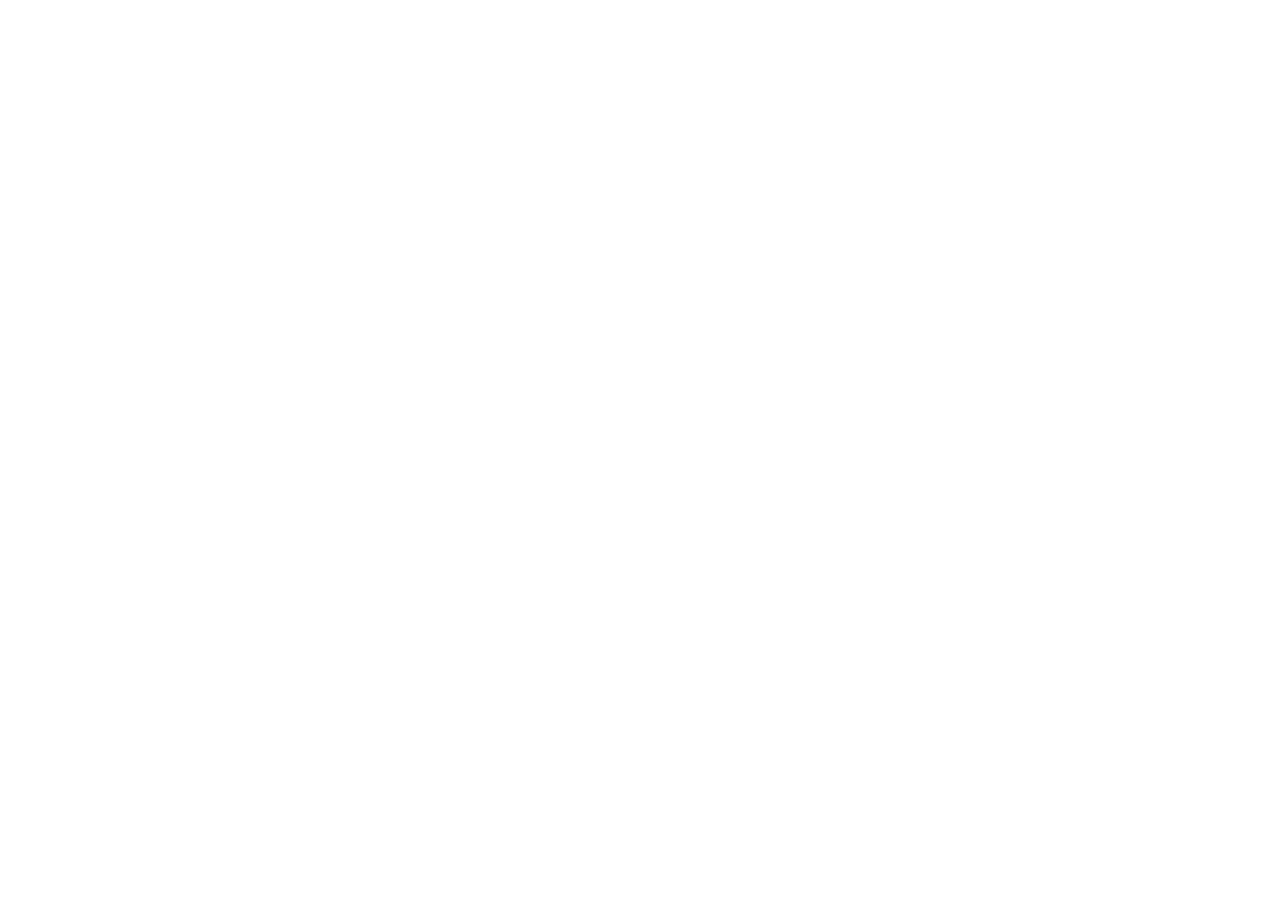
==== test.html @ bef3c9ce "video adaptive + price(bugs alert)" ====
<!DOCTYPE html>
<html lang="en">
<head>
    <meta charset="UTF-8">
    <meta http-equiv="X-UA-Compatible" content="IE=edge">
    <meta name="viewport" content="width=device-width, initial-scale=1.0">
    <link rel="preconnect" href="https://fonts.googleapis.com">
    <link rel="preconnect" href="https://fonts.gstatic.com" crossorigin>
    <link href="https://fonts.googleapis.com/css2?family=Inter&display=swap" rel="stylesheet">
    <link href="https://fonts.googleapis.com/css2?family=Merriweather:wght@700&display=swap" rel="stylesheet">
    <link rel="stylesheet" href="test.css">
    <title>Portfolio</title>
</head>
<body>
     <!-- <header class="header">
        <div class="header__top">
            <div class="container">
                <div class="header__inner">
                    <a href="" class="logo">
                        <img src="img/logo_unvisited.svg" alt="logo" class = 'logo__image'> Изменим при наводки при помощи JS
                    </a>
                    <nav class = 'menu'>
                        <ul class = 'menu__list'>
                            <li class = 'menu__item'>
                                <a class = 'menu__item-link'  href="#">Skills</a>
                            </li>
                            <li class = 'menu__item'>
                                <a class = 'menu__item-link' href="#">Portfolio</a>
                            </li>
                            <li class = 'menu__item'>
                                <a class = 'menu__item-link' href="#">Video</a>
                            </li>
                            <li class = 'menu__item'>
                                <a class = 'menu__item-link' href="#">Price</a>
                            </li>
                            <li class = 'menu__item'>
                                <a class = 'menu__item-link' href="#">Contacts</a>
                            </li>
                        </ul>
                    </nav>
                </div>
            </div>
        </div>
    </header> 

     <section class = 'hero'>
        <div class="hero__content">
            <div class="container">
                <div class="hero__inner">
                    <h1 class="header__title">Alexa Rise</h1>
                    <h4 class="header__subtitle">Save sincere emotions, romantic feelings and happy moments of life together with professional photographer Alexa Rise</h4>
                    <button class="header__button">Hire me</button>
                </div>
            </div>
        </div>
    </section> -->
    
    <!-- <section class = 'skills'>
        <div class="container">
            <div class="skills__inner">
                <h2 class="skills__title title">Skills</h2>
            </div>
            <div class="skills__items">
                <div class="skills__item">
                    <img class = 'skills__item-img' src = 'img/camera.svg' alt = 'camera'>
                    <h4 class="skills__item-title">Digital photography</h4>
                    <p class ='skills_item-text'>High-quality photos in the studio <br> and on the nature</p>
                </div>
                <div class="skills__item">
                    <img class = 'skills__item-img' src = 'img/video_icon.svg' alt = 'camera'>
                    <h4 class="skills__item-title">Video shooting</h4>
                    <p class ='skills_item-text'>Capture your moments so that <br> they always stay with you</p>
                </div>
                <div class="skills__item">
                    <img class = 'skills__item-img' src = 'img/retouch_logo.svg' alt = 'camera'>
                    <h4 class="skills__item-title">Retouch</h4>
                    <p class ='skills_item-text'>I strive to make photography <br> surpass reality</p>
                </div>
                <div class="skills__item">
                    <img class = 'skills__item-img' src = 'img/audio_logo.svg' alt = 'audio logo'>
                    <h4 class="skills__item-title">Audio</h4>
                    <p class ='skills_item-text'>Professional sounds recording <br> for video, advertising, portfolio</p>
                </div>
            </div>  
        </div>
    </section> -->

    <!-- <section class="portfolio">
        <div class="portfolio__content" >
            <div class="container">
                <div class="portfolio__inner">
                    <h2 class="portfolio__title title">Portfolio</h2>
                </div>
                <div class="portfolio__btns">
                    <button class="portfolio__btn">Winter</button>
                    <button class="portfolio__btn">Spring</button>
                    <button class="portfolio__btn">Summer</button>
                    <button class="portfolio__btn">Autumn</button>
                </div>
            </div>
            <div class="portfolio__items">
                <div class="portfolio__item">
                    <img src="/img/portfolio-image/img1.jpg" alt="image">
                </div>
                <div class="portfolio__item">
                    <img src="/img/portfolio-image/img2.jpg" alt="image">
                </div>
                <div class="portfolio__item">
                    <img src="/img/portfolio-image/img3.jpg" alt="image">
                </div>
                <div class="portfolio__item">
                    <img src="/img/portfolio-image/img4.jpg" alt="image">
                </div>
                <div class="portfolio__item">
                    <img src="/img/portfolio-image/img5.jpg" alt="image">
                </div>
                <div class="portfolio__item">
                    <img src="/img/portfolio-image/img6.jpg" alt="image">
                </div>
                
            </div>

        </div>
    </section> -->

    <!-- <section class="video">
        <div class="video__content">
            <div class="container">
                <div class="video__inner">
                    <h2 class="video__title title">Video</h2>
                </div>
                <div class="video__items">
                    <div class="video__background">
                        <img src="/img/video_bg.jpg" alt="video" class ='video__picture'>
                        <div class="video__button">
                            <button class = 'video__btn' ><img src="/img/video_btn.svg" alt="btn" ></button>
                        </div>
                    </div>
                </div>
            </div>
        </div>
    </section> -->

    <!-- <section class="price">
        <div class="price__content">
            <div class="container">
                <div class="price__inner">
                    <h2 class="price__title title">Price</h2>
                </div>
                <div class="price__items">
                    <div class="price__item">
                        <h4 class="price__item-title">Standard</h4>
                        <p class="price__item-price">500 $</p>
                        <div class="price__item-text">
                           <span> One location</span>
                           <span> 120 photos in color</span>
                           <span> 12 photos in retouch</span>
                           <span> Readiness 2-3 weeks</span>
                           <span> Make up, visage</span>
                        </div>
                        
                        <button class="price__item-order">Order shooting</button>
                        
                    </div>
                    <div class="price__item">
                        <h4 class="price__item-title">Premium</h4>
                        <p class="price__item-price">700 $</p>
                        <div class ="price__item-text">
                            <span>One or two locations</span>
                            <span>200 photos in color</span>
                            <span>20 photos in retouch</span>
                            <span>Readiness 1-2 weeks</span>
                            <span>Make up, visage</span>
                        </div>
                        <button class="price__item-order">Order shooting</button>
                    </div>
                    <div class="price__item">
                        <h4 class="price__item-title">Gold</h4>
                        <p class="price__item-price">1000 $</p>
                        <div class="price__item-text">
                            <span>Three locations or more</span>
                            <span>300 photos in color</span>
                            <span>50 photos in retouch</span>
                            <span>Readiness 1 week</span>
                            <span>Make up, visage, hairstyle</span>
                        </div>
                        <button class="price__item-order">Order shooting</button>
                    </div>
                </div>
            </div>
        </div>

    </section> -->

    <!-- <section class = 'contact'>
        <div class="contact__content">
            <div class="container">
                <div class="contact__inner"> <--Something wrong with this div--
                    <div class="contact__form">
                        <h2 class="contact__title">Contact me</h2>
                        <form action="" method="post">
                            <input type="email" placeholder="E-mail" name = 'email' id = 'email' class = 'contact__email'>
                            <input type="tel" name="tel" id="tel" placeholder="Phone" class = 'contact__phone'>
                            <textarea name="message" id="message" cols="10" rows="3" class = 'contact__textarea' placeholder="Message"></textarea>
                            <button class = 'submit__button'>Send Message</button>
                        </form>
                    </div>
                    
                </div>
            </div>
        </div>
    </section>
    <footer class="footer">
        <div class="footer__content">
            <div class="container">
                <div class="footer__items">
                    <div class="footer__item">
                        <div class="footer__item-text">
                            <span>©</span>
                            <span>2022</span>
                            <span>GitHub</span>
                        </div>
                        
                    </div>

                    <div class="footer__item">
                        <span>Evdokia</span>
                    </div>

                    <div class="footer__item">
                        <div class="footer__item-container">
                            <img class = 'footer__item-img' src="./img/footer__pics/instagram_logo.svg" alt="logo">
                            <img class = 'footer__item-img' src="/img/footer__pics/facebook_logo.svg" alt="logo">
                            <img class = 'footer__item-img' src="/img/footer__pics/twitter_logo.svg" alt="logo">
                            <img class = 'footer__item-img' src="/img/footer__pics/pinterest__logo.svg" alt="logo">
                         </div>
                    </div>
                  



                </div>
            </div>
        </div>
        
    </footer>  -->
            

            
</body>
</html>
---- test.css ----
/* Указываем box sizing */
*,
*::before,
*::after {
  box-sizing: border-box;
}

/* Убираем внутренние отступы */
ul[class],
ol[class] {
  padding: 0;
}

/* Убираем внешние отступы */
body,
h1,
h2,
h3,
h4,
p,
ul[class],
ol[class],
li,
figure,
figcaption,
blockquote,
dl,
dd {
  margin: 0;
}

/* Выставляем основные настройки по-умолчанию для body */
body {
  min-height: 100vh;
  scroll-behavior: smooth;
  text-rendering: optimizeSpeed;
  line-height: 1.5;
}

/* Удаляем стандартную стилизацию для всех ul и il, у которых есть атрибут class*/
ul[class],
ol[class] {
  list-style: none;
}

/* Элементы a, у которых нет класса, сбрасываем до дефолтных стилей */
a:not([class]) {
  text-decoration-skip-ink: auto;
}

/* Упрощаем работу с изображениями */
img {
  max-width: 100%;
  display: block;
}

/* Указываем понятную периодичность в потоке данных у article*/
article > * + * {
  margin-top: 1em;
}

/* Наследуем шрифты для инпутов и кнопок */
input,
button,
textarea,
select {
  font: inherit;
}

/* Удаляем все анимации и переходы для людей, которые предпочитай их не использовать */
@media (prefers-reduced-motion: reduce) {
  * {
    animation-duration: 0.01ms !important;
    animation-iteration-count: 1 !important;
    transition-duration: 0.01ms !important;
    scroll-behavior: auto !important;
  }
}

input:-webkit-autofill,
input:-webkit-autofill:hover,
input:-webkit-autofill:focus,
input:-webkit-autofill:active  {
     box-shadow: 0 0 0 30px inherit inset !important;
}


a{
    text-decoration: none;
    

}


.container{
    width: 1440px; /*seriously? maket already 1440px LOL*/
    margin: 0 auto;
    padding: 0 20px;
}

.title{
  font-family: Merriweather;
  font-size: 40px;
  font-weight: 700;
  line-height: 80px;
  letter-spacing: 0em;
  text-align: center;
  color:#BDAE82
}



.title::before,
.title::after {
    content: "";
    display: inline-block;
    vertical-align: middle;
   
    width: 350px;
    height: 2px;
    margin: 20px;
    
    background-color: #BDAE82;
}

.title::after{
  background-color:#BDAE82;
}

.header__top{
    background-image: url('./img/bg.jpg');
    background-repeat: no-repeat;
    background-position: center 0;
    background-size: cover;
}


.header__inner{
    padding-bottom: 20px;
    padding-top: 20px;
    margin: 0 20px 0 20px; /*margin sleva and sprava*/
    display: flex;
    align-items: center;                    
    justify-content: space-between;
     /*Jobaniy margin ( white shit was ) */
}




.menu__list{
    display: flex;
    list-style-type: none;
}

.menu__item + .menu__item{
    margin-left: 30px;
}

.menu__item-link{
    font-size: 20px;
    line-height: 50px;
    color:white;
    font-family: Inter,sans-serif;

}

.menu__item-link:hover{
  color:#bdae82;

}



/*------------header looks good*/

.hero__content{
    height: 100vh;
    background-image: url('./img/bg.jpg');
    background-repeat: no-repeat;
    background-position: center -90px;
    background-size: cover;

}
    
.hero__inner{
    padding-top: 180px;
    margin-left: 80px;
    display: flex;
    flex-direction: column;
    max-width: 520px;
}

.header__title{
    height: 120px;
    font-family: 'Merriweather';
    font-style: normal;
    text-align: center;
    font-weight: 700;
    font-size: 60px;
    color:white;
    line-height: 120px;
}

.header__subtitle{
    margin-top: 10px;
    font-family: 'Inter';
    font-style: normal;
    font-weight: 400;
    font-size: 20px;
    line-height: 40px;
    color:white;
}

.header__button{
    margin-top: 25px;
    width: 220px;
    height: 55px;
    background: #BDAE82;
    border:none;
    cursor:pointer;
    font-size: 20px;
    color:black;
    text-align: center;
}

.header__button:hover{
  color:white;
}

/*SKILLS*/

.skills{
  padding: 200px 0 200px;
  background-color: black;
}

.skills__inner{
  display: flex;
  align-items: center;
  justify-content: center;
}

.skills__title{
  position: relative;
  font-family: Merriweather,sans-serif;
  font-size: 40px;
  font-weight: 700;
  line-height: 80px;
  letter-spacing: 0em;
  text-align: center;
  color: #BDAE82;
}



.skills__items{
  display: flex;
  align-items: center;
  justify-content: space-between;
  flex-wrap: wrap;
}

.skills__item {
  display: flex;
  flex-direction: column;
  margin-top: 100px;
  align-items: center;
  text-align: center;
  justify-content: space-between;
}

.skills__item-img{
  margin-bottom: 50px;
  
}

.skills__item-title{
  font-family: Inter,sans-serif;
  font-size: 20px;
  line-height: 40px;
  text-align: center;
  color:white;
  margin-bottom: 20px;
}

.skills_item-text{
  font-family: Inter,sans-serif;
  font-size: 18px;
  line-height: 36px;
  color:white;

}

/*PORTFOLIO*/

.portfolio{
  background-color: rgb(0, 0, 0);
}

.portfolio__inner{
  display: flex;
  align-items: center;
  justify-content: center;
  
}

.portfolio__btns{
  display: flex;
  justify-content: center;
  margin-top: 60px;
  
}

.portfolio__btn{
  font-family: 'Inter';
  font-style: normal;
  max-width: 220px;
  font-weight: 400;
  font-size: 20px;
  line-height: 40px;
  text-align: center;
  padding: 8px 79px;
  background: inherit;
  border-color: #BDAE82;
  margin-left: 5px;
  color:#BDAE82;
}
.portfolio__btn + .portfolio__btn{
  margin-left: 5px;
}

.portfolio__btn:hover{
  color:white;
  cursor: pointer;
}

.portfolio__items{
  display: grid;
  grid-template-columns: repeat(3,450px); /*3 строчки по 450 ширину*/
  grid-template-rows: repeat(2,560px); /*3 СТОЛБА ТЕРОСА в 560пх* (2итема в колонки)/*/
  grid-gap: 25px;
  margin-top: 60px;
  justify-content: center;

}

.portfolio__item{
  justify-content: space-between;

}

/*VIDEO*/

.video{
  background-color: black;
}

.video__title{
  padding: 100px 0 60px;
}


.video__background{
  position: relative;
  display: flex;
  align-items: center;
  justify-content: center;
}



.video__button{
  position: absolute;
  
  
  
}

.video__btn{
  background-color: inherit;
  border: none; 
  cursor: pointer;

}

/*PRICE*/

.price{
  background-color: black;
}

.price__title{
  padding-top: 100px;
  padding-bottom: 60px;
}

.price__items{
  display: flex;
  justify-content: center;
  align-items: center;
  text-align: center;
}


.price__item{
  border: 3px solid #BDAE82;
  text-align: center;
  margin-bottom: 100px;
  
   /*top */
  
}


.price__item + .price__item{
  margin-left: 25px;
}

.price__item-title{
  font-family: Merriweather;
  font-size: 28px;
  font-weight: 700;
  line-height: 56px;
  letter-spacing: 0em;
  text-align: center;
  margin-top: 43px;
  margin-bottom: 20px;
  color:white;

}

.price__item-price{
  font-family: Merriweather;
  font-size: 24px;
  font-weight: 700;
  line-height: 48px;
  letter-spacing: 0em;
  text-align: center;
  color: #BDAE82;


}

.price__item:nth-child(1){
  margin-left: 20px;
}

.price__item-text{
  display: flex;
  flex-direction: column;
  padding: 20px 0 20px;
  padding-left: 124px;
  padding-right:124px;
  color:white;
}  

.price__item-text span{
  font-family: Inter;
  font-size: 18px;
  font-weight: 400;
  line-height: 36px;
  letter-spacing: 0em;
  text-align: center;

}

.price__item-order{
  color:black;
  background-color: #BDAE82;
  border: none;
  font-family: Inter;
  font-size: 20px;
  font-weight: 400;
  line-height: 40px;
  letter-spacing: 0em;
  text-align: center;
  margin-top: 10px;
  margin-bottom: 30px;
  padding: 8px 39px 7px;
}

/*CONTACTS*/

.contact{
  height: 100vh;
  background-image: url('./img/contactsBG.jpg');
  background-repeat: repeat;
  background-position: center 0;
  background-size: cover;
}

.contact__title{
  font-family: Merriweather,sans-serif;
  font-weight:700;
  font-size:40px;
  line-height: 80px;
  padding-top:60px;
  padding-bottom: 20px;

  color:#BDAE82;

}

form{
  display: flex;
  flex-direction: column;
  
}

.contact__form{
  float: right;
  min-width: 450px;
}



.contact__email,.contact__phone
{
  width: 100%;
  margin-top: 20px;
  background-color: inherit;
  border:2px solid #BDAE82;
  color:white;
  font-family: 'Inter';
  font-style: normal;
  font-weight: 400;
  font-size: 20px;
  line-height: 40px;
  padding: 5px 5px;
  

}

.contact__email::placeholder{
  color:#BDAE82;
  padding-left: 10px;
  
  
  
}

.contact__phone::placeholder{
  color:#BDAE82;
  padding-left: 10px;

}

.contact__textarea{
  width: 100%;
  background-color: inherit;
  border:2px solid #BDAE82;
  color:white;
  font-family: 'Inter';
  font-style: normal;
  font-weight: 400;
  font-size: 20px;
  line-height: 40px;
  padding: 5px 5px;
  margin-top: 20px;
  margin-bottom: 30px;
  resize: none;

}

.contact__textarea::placeholder{
  color:#BDAE82;
  padding-left: 10px;
}

.submit__button{
  width: 220px;
  font-family: Inter;
  padding: 8px 40px;
  font-size: 20px;
  font-weight: 400;
  line-height: 40px;
  letter-spacing: 0em;
  text-align: center;
  background-color: #BDAE82;
  border:none;
  color:black;

}

/*FOOTER*/

.footer{
  background-color: black;
}

.footer__items{
  display: flex;
  justify-content: space-between;
  align-items: center;
}

.footer__item{
  padding: 50px 0 50px;
  font-family:Inter,san-serif;
  font-size: 20px;
  line-height: 50px;
  color:white;
}

.footer__item-container{
  display: flex;
  
}

.footer__item-img + .footer__item-img{
  margin-left: 30px;
}

.footer__item-text span{
  margin-left: 20px;
}

/*ADAPTIVE*/

@media (max-width:1440px){
  .container{
    width: calc(100% - 40px);

  }

  .skills__items{
    justify-content: space-around;
    
  }


  .title{
    display: flex;
    align-items: center;
    justify-content: center;
    width: 100%;
    padding: 20px; 
  }

  .portfolio__items{
    display: flex;
    flex-wrap: wrap;
    justify-content: center;
    align-items: center;
  }

  .video__background{
    margin: 0 calc(-50vw + 50%)
  }
  
  .video__btn img {
    transform: scale(0.8);
  }

  .price__items{
    display: flex;
    flex-direction: column;
    margin-left: 20px;
    margin-right: 20px;
  }
  


}


@media(max-width:990px){
  .title{
    display: flex;
    align-items: center;
    justify-content: center;
    width: 100%;
    padding: 20px; 
  }

  .portfolio__btns{
    flex-wrap: wrap;
    
  }

  .portfolio__btn {
    flex-basis: 45%;
    max-width: none;
    margin-top:10px;
    padding: 8px 20px;
    font-size: 16px;
    line-height: 32px;
    font-size:23px ;
  }

  .portfolio__items{
    display: flex;
    margin-left: 5px;
    margin-right: 5px;
    flex-direction: column;
    flex-wrap: wrap;
    justify-content: center;
    align-items: center;
  }

  .video__btn img {
    transform: scale(0.5);
  }
}

@media (max-width:665px){
  .skills__items{
    display: flex;
    flex-direction: column;
  }
  .video__btn img {
    transform: scale(0.4);
  }

}

@media(max-width:520px){
  .title{
    width: 100%;
  }
  .video__btn img {
    transform: scale(0.3);
  }

}

/*PRICE SECTION SHOULD BE FIXED*/
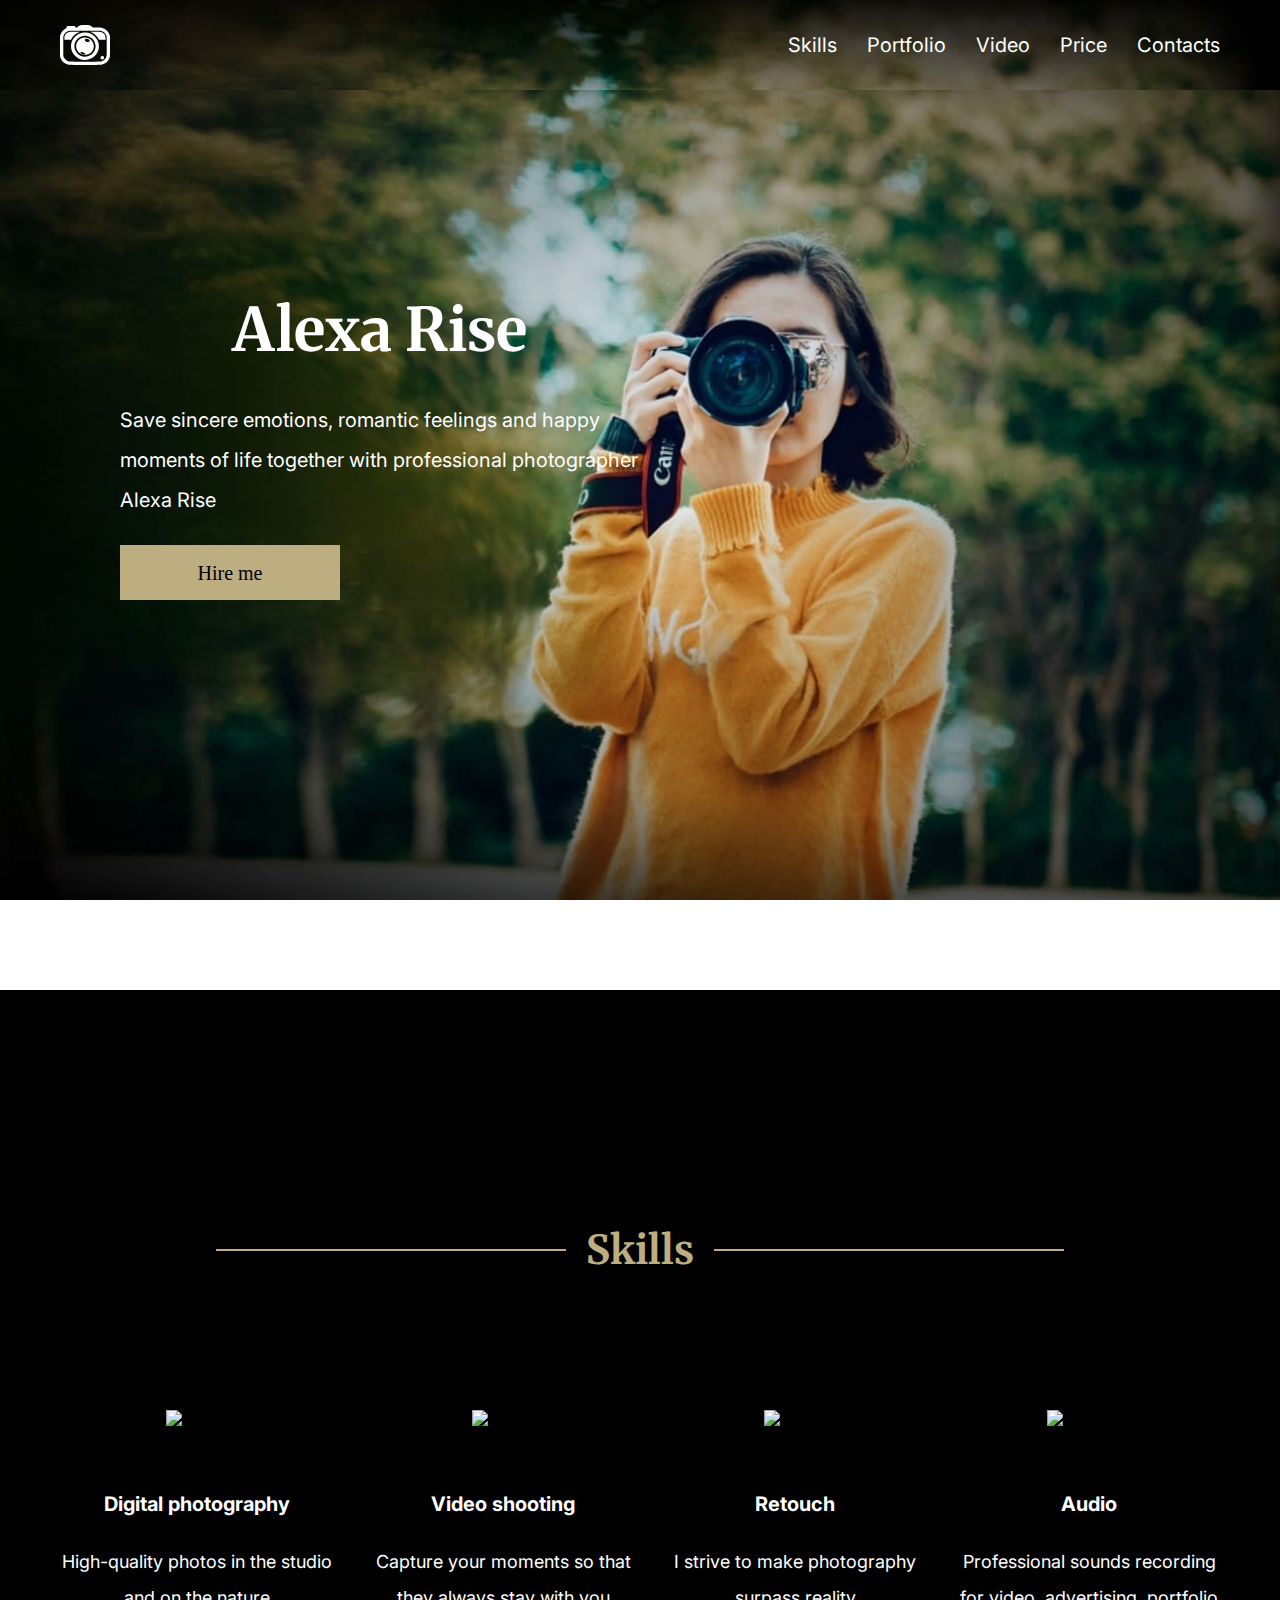
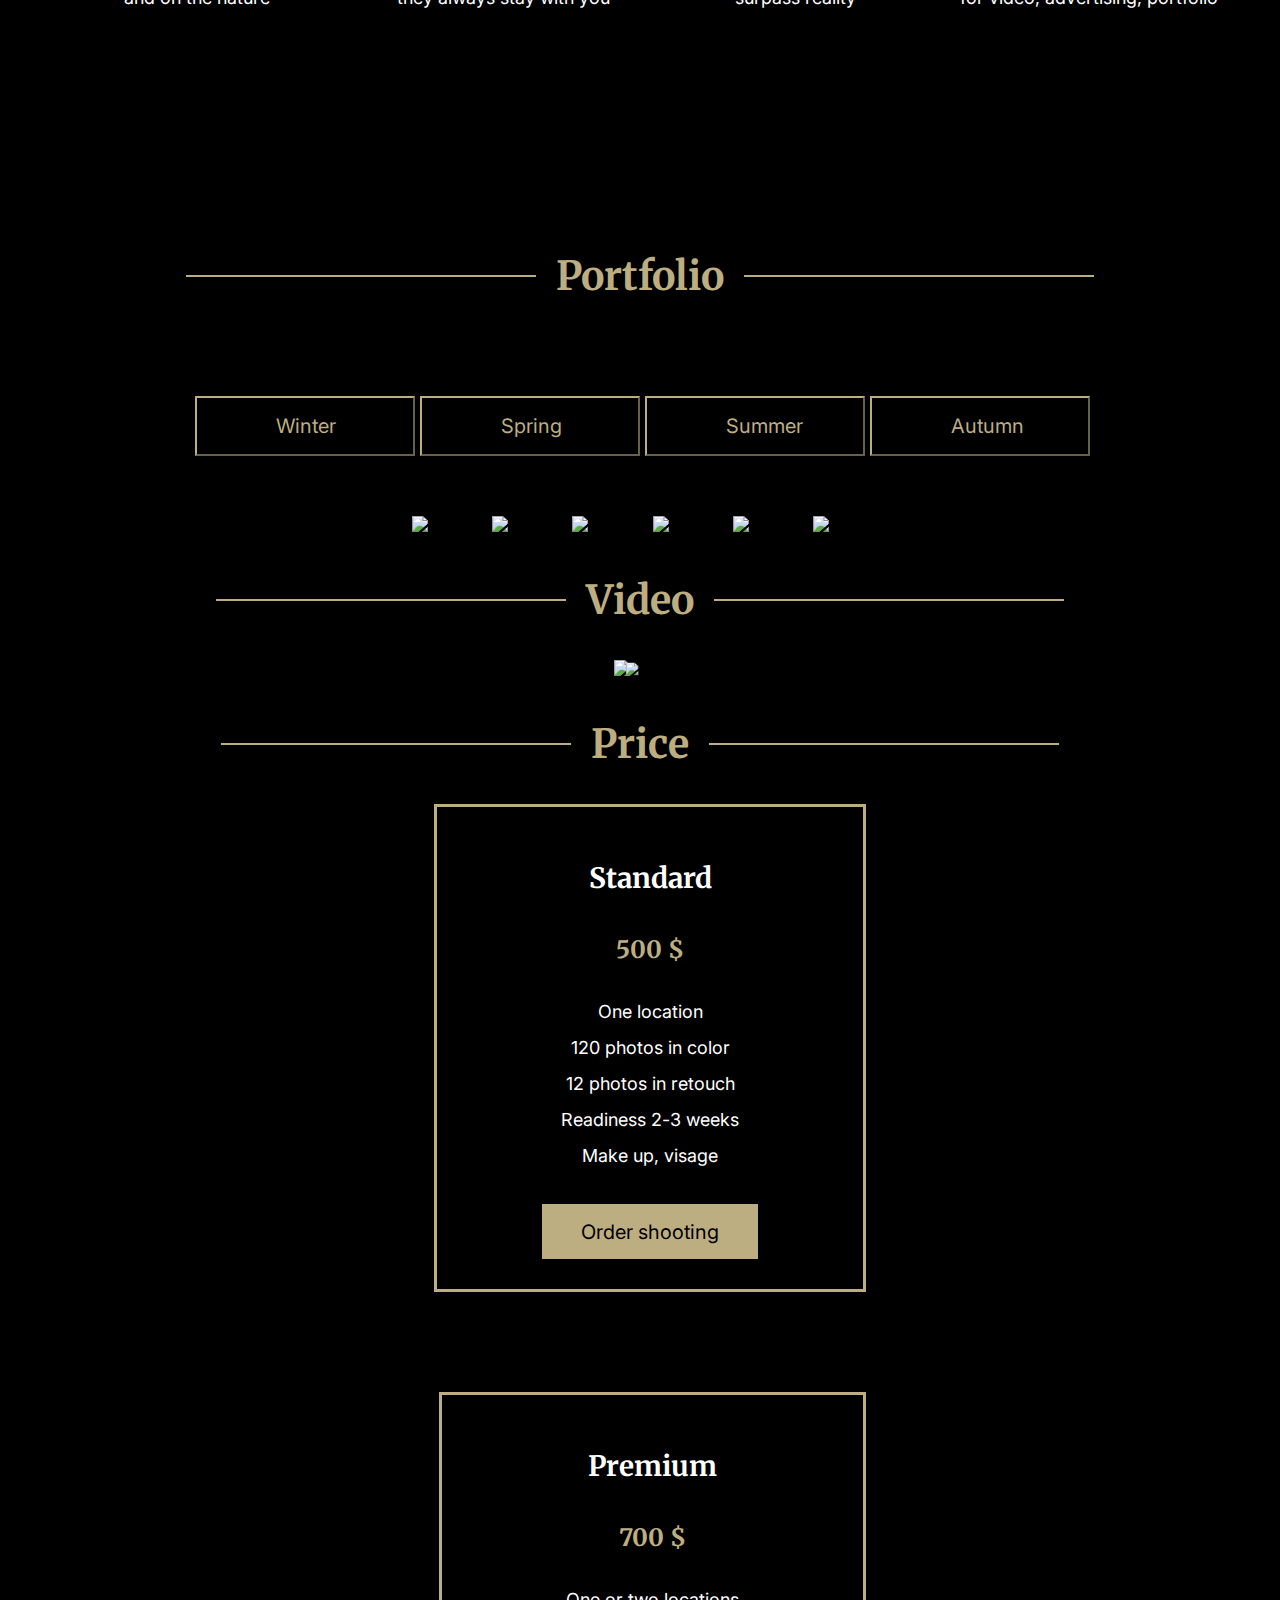
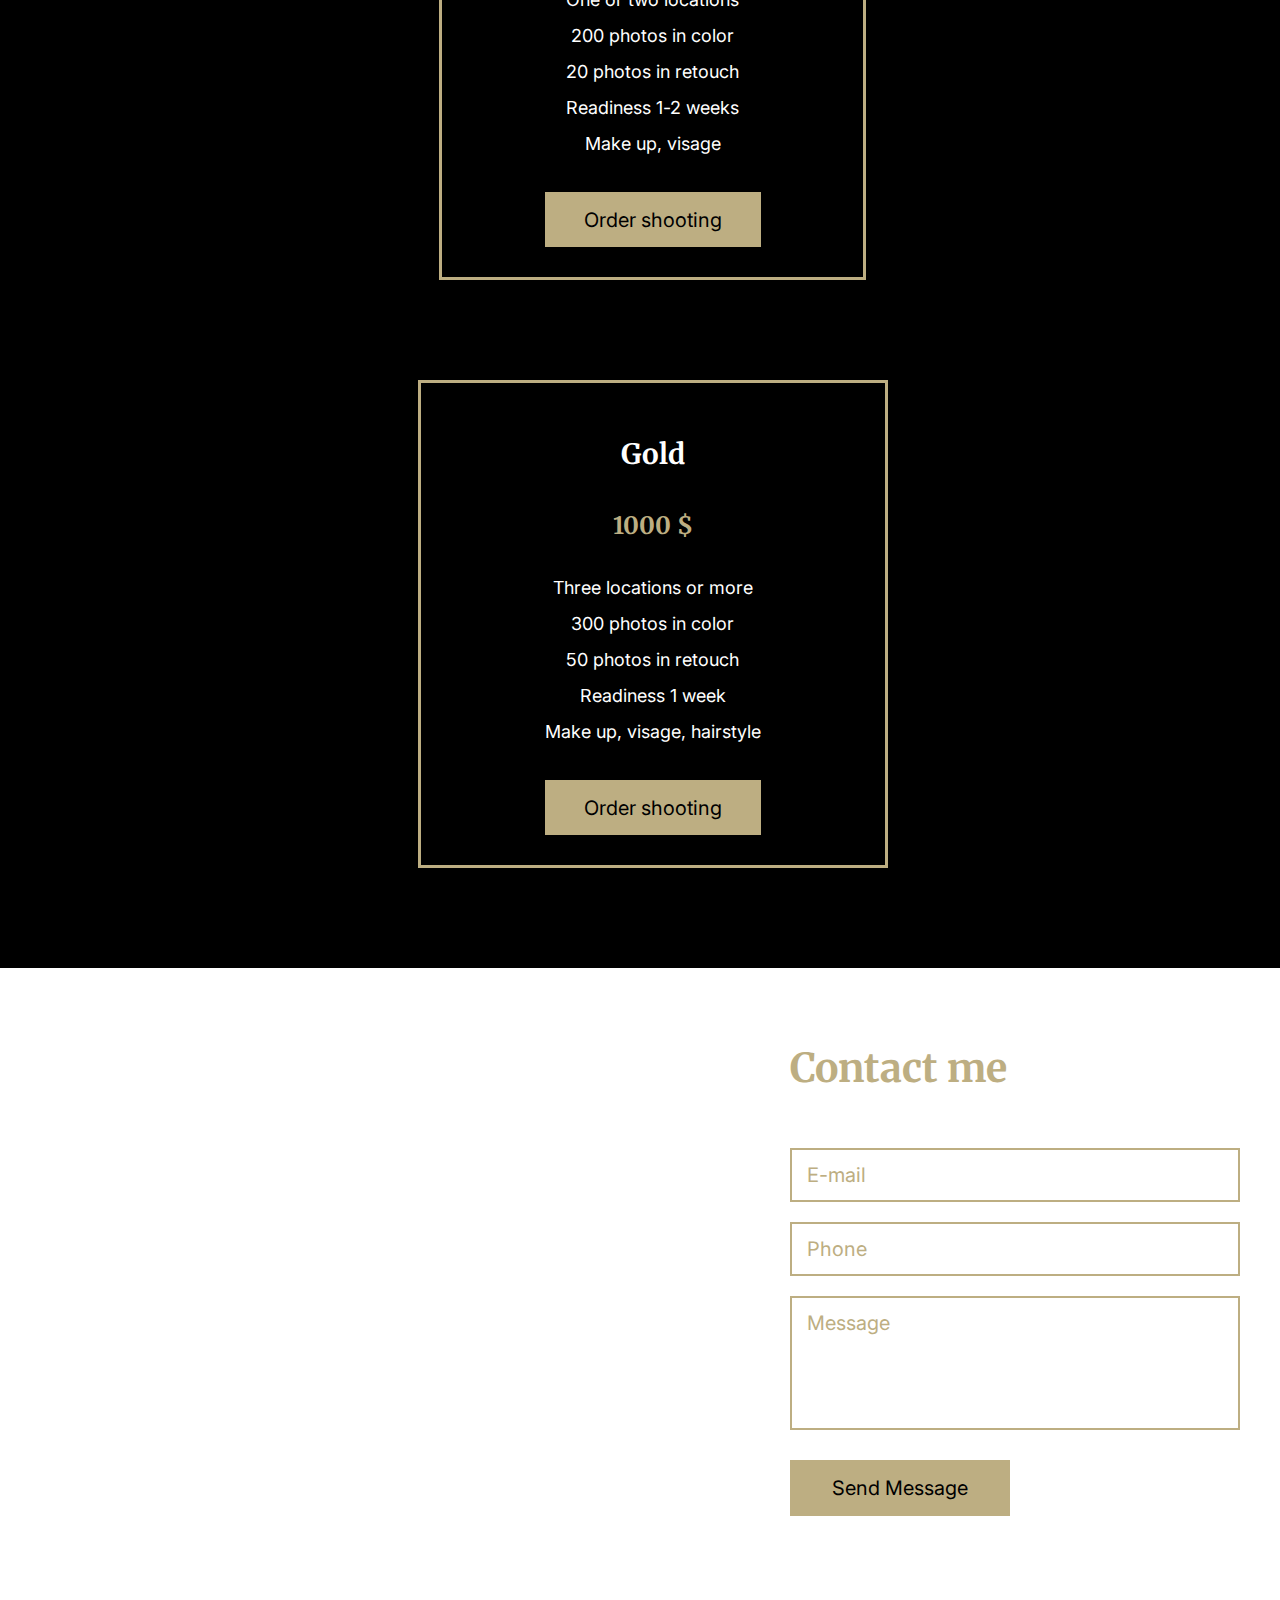
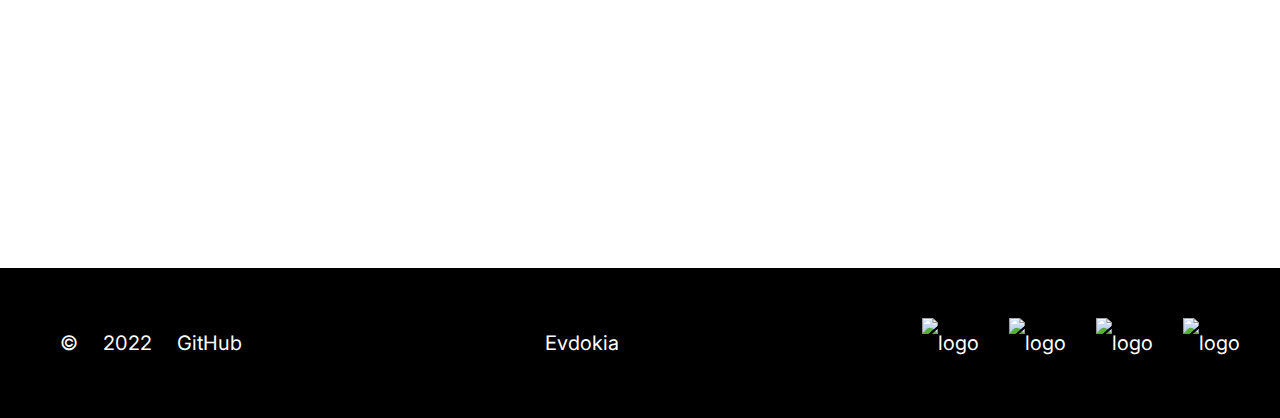
==== commit 59b0a9b7: "added portfolio image changer" ====
--- a/test.html
+++ b/test.html
@@ -12,12 +12,12 @@
     <title>Portfolio</title>
 </head>
 <body>
-     <!-- <header class="header">
+    <header class="header">
         <div class="header__top">
             <div class="container">
                 <div class="header__inner">
                     <a href="" class="logo">
-                        <img src="img/logo_unvisited.svg" alt="logo" class = 'logo__image'> Изменим при наводки при помощи JS
+                        <img src="img/logo_unvisited.svg" alt="logo" class = 'logo__image'> 
                     </a>
                     <nav class = 'menu'>
                         <ul class = 'menu__list'>
@@ -53,9 +53,9 @@
                 </div>
             </div>
         </div>
-    </section> -->
+    </section> 
     
-    <!-- <section class = 'skills'>
+    <section class = 'skills'>
         <div class="container">
             <div class="skills__inner">
                 <h2 class="skills__title title">Skills</h2>
@@ -83,9 +83,9 @@
                 </div>
             </div>  
         </div>
-    </section> -->
-
-    <!-- <section class="portfolio">
+    </section> 
+
+    <section class="portfolio">
         <div class="portfolio__content" >
             <div class="container">
                 <div class="portfolio__inner">
@@ -100,30 +100,30 @@
             </div>
             <div class="portfolio__items">
                 <div class="portfolio__item">
-                    <img src="/img/portfolio-image/img1.jpg" alt="image">
-                </div>
-                <div class="portfolio__item">
-                    <img src="/img/portfolio-image/img2.jpg" alt="image">
-                </div>
-                <div class="portfolio__item">
-                    <img src="/img/portfolio-image/img3.jpg" alt="image">
-                </div>
-                <div class="portfolio__item">
-                    <img src="/img/portfolio-image/img4.jpg" alt="image">
-                </div>
-                <div class="portfolio__item">
-                    <img src="/img/portfolio-image/img5.jpg" alt="image">
-                </div>
-                <div class="portfolio__item">
-                    <img src="/img/portfolio-image/img6.jpg" alt="image">
+                    <img src="/img/portfolio-image/autumn/img1.jpg" alt="image" class = 'portfolio__img' >
+                </div>
+                <div class="portfolio__item">
+                    <img src="/img/portfolio-image/autumn/img2.jpg" alt="image" class = 'portfolio__img'>
+                </div>
+                <div class="portfolio__item">
+                    <img src="/img/portfolio-image/autumn/img3.jpg" alt="image" class = 'portfolio__img'>
+                </div>
+                <div class="portfolio__item">
+                    <img src="/img/portfolio-image/autumn/img4.jpg" alt="image" class = 'portfolio__img'>
+                </div>
+                <div class="portfolio__item">
+                    <img src="/img/portfolio-image/autumn/img5.jpg" alt="image" class = 'portfolio__img'>
+                </div>
+                <div class="portfolio__item">
+                    <img src="/img/portfolio-image/autumn/img6.jpg" alt="image" class = 'portfolio__img'>
                 </div>
                 
             </div>
 
         </div>
-    </section> -->
-
-    <!-- <section class="video">
+    </section> 
+
+    <section class="video">
         <div class="video__content">
             <div class="container">
                 <div class="video__inner">
@@ -139,9 +139,9 @@
                 </div>
             </div>
         </div>
-    </section> -->
-
-    <!-- <section class="price">
+    </section> 
+
+    <section class="price">
         <div class="price__content">
             <div class="container">
                 <div class="price__inner">
@@ -190,12 +190,12 @@
             </div>
         </div>
 
-    </section> -->
-
-    <!-- <section class = 'contact'>
+    </section> 
+
+    <section class = 'contact'>
         <div class="contact__content">
             <div class="container">
-                <div class="contact__inner"> <--Something wrong with this div--
+                <div class="contact__inner"> 
                     <div class="contact__form">
                         <h2 class="contact__title">Contact me</h2>
                         <form action="" method="post">
@@ -235,17 +235,14 @@
                             <img class = 'footer__item-img' src="/img/footer__pics/pinterest__logo.svg" alt="logo">
                          </div>
                     </div>
-                  
-
-
-
+    
                 </div>
             </div>
         </div>
         
-    </footer>  -->
+    </footer>  
             
 
-            
+    <script src="js/script.js"></script>        
 </body>
 </html>--- a/test.css
+++ b/test.css
@@ -350,6 +350,12 @@
 
 }
 
+.active {
+  background-color: #BDAE82;
+  color:black;
+
+}
+
 /*VIDEO*/
 
 .video{
@@ -488,6 +494,7 @@
   background-repeat: repeat;
   background-position: center 0;
   background-size: cover;
+  
 }
 
 .contact__title{
@@ -659,6 +666,11 @@
     margin-left: 20px;
     margin-right: 20px;
   }
+
+  .contact{
+    background-position: top center;;
+
+  }
   
 
 
@@ -702,6 +714,16 @@
   .video__btn img {
     transform: scale(0.5);
   }
+
+  .contact{
+    display: flex;
+    flex-direction: column;
+    justify-content: center;
+    align-items: center;
+    max-width: 100%;
+    flex-wrap: wrap;
+    
+  }
 }
 
 @media (max-width:665px){
@@ -712,6 +734,7 @@
   .video__btn img {
     transform: scale(0.4);
   }
+  
 
 }
 
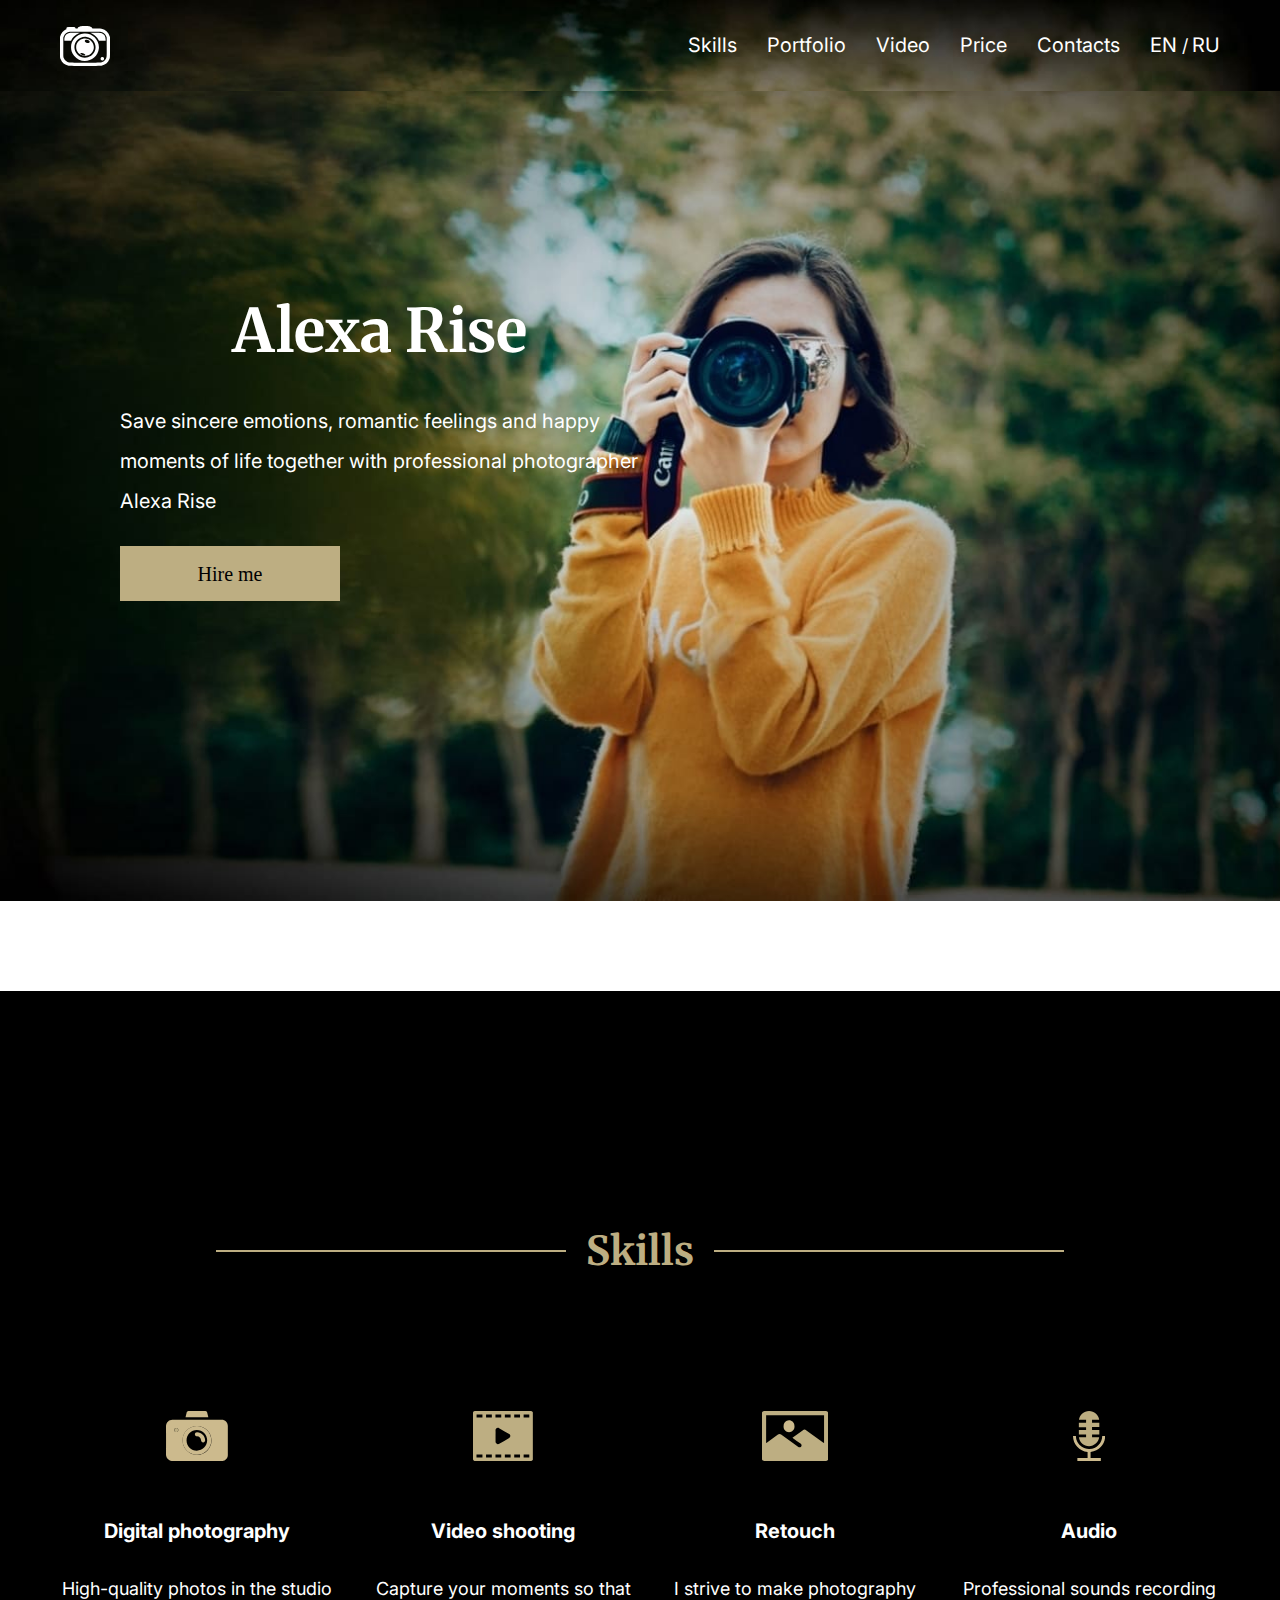
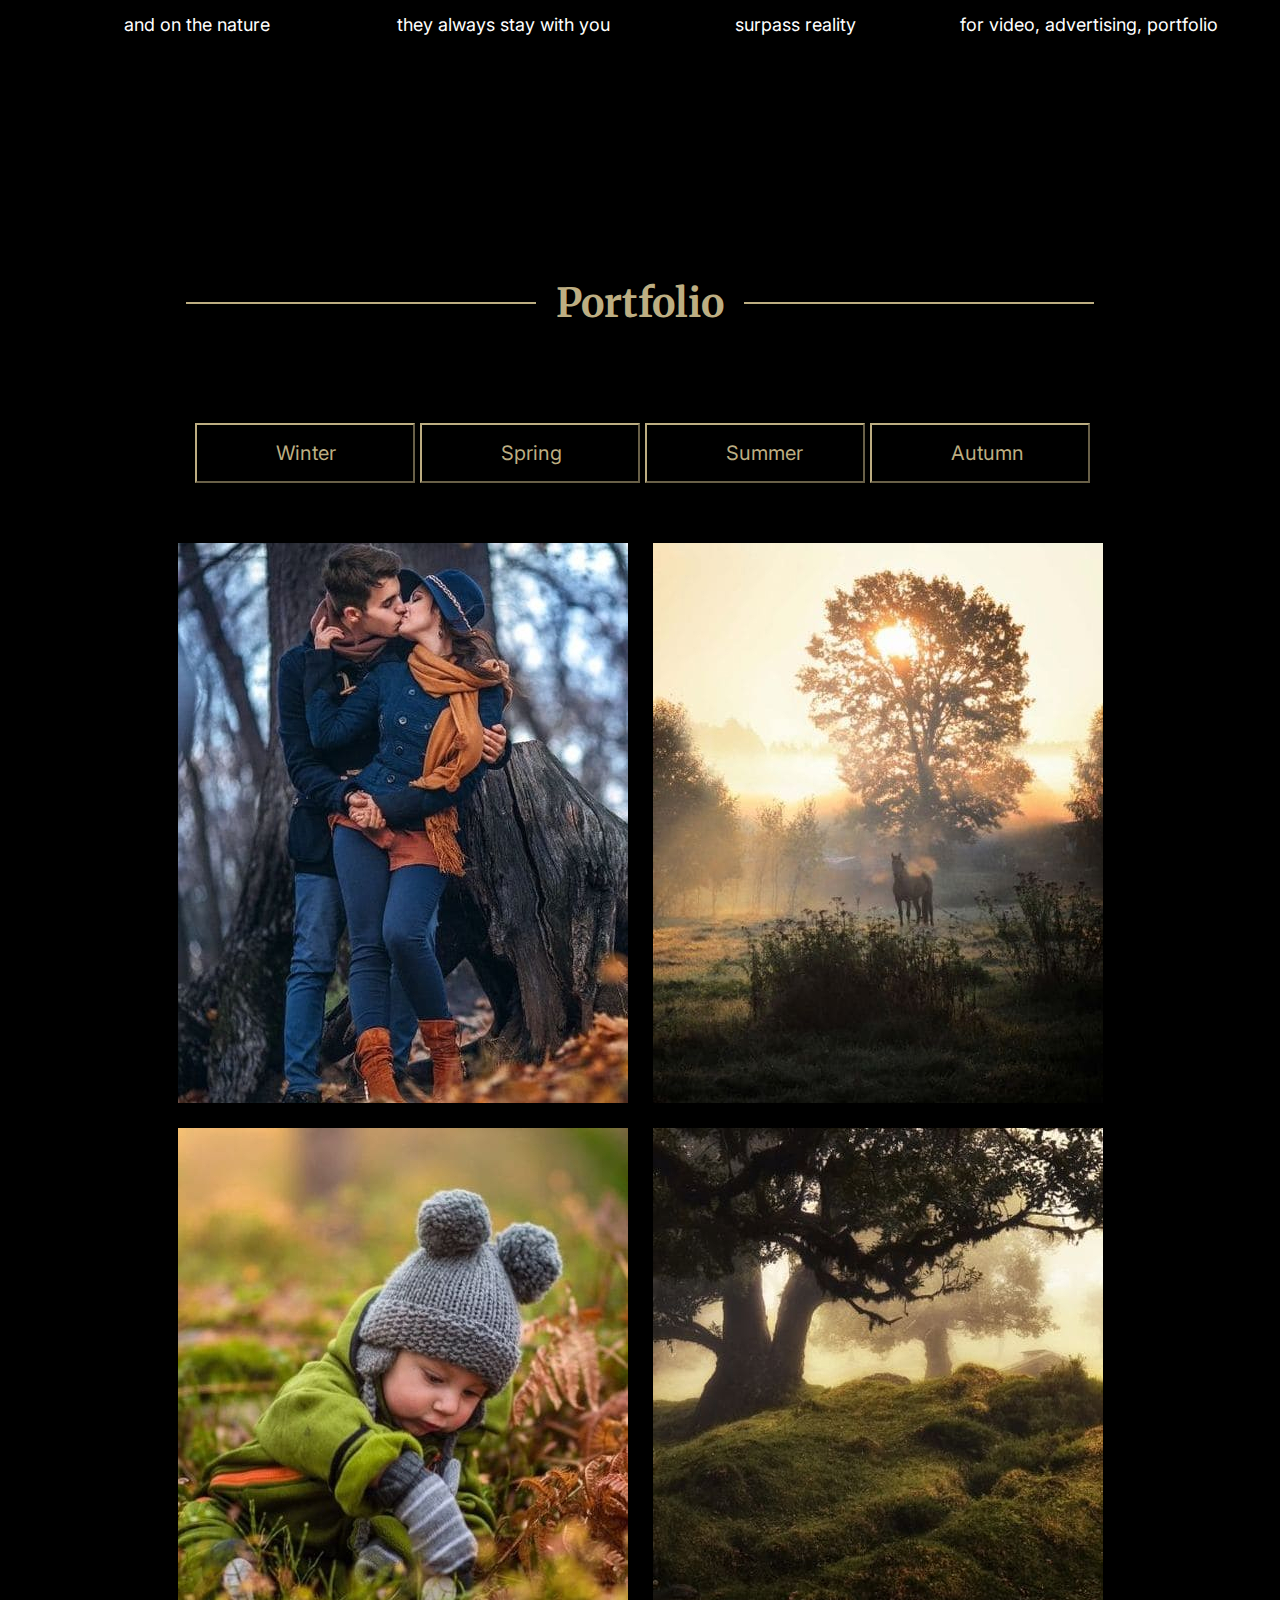
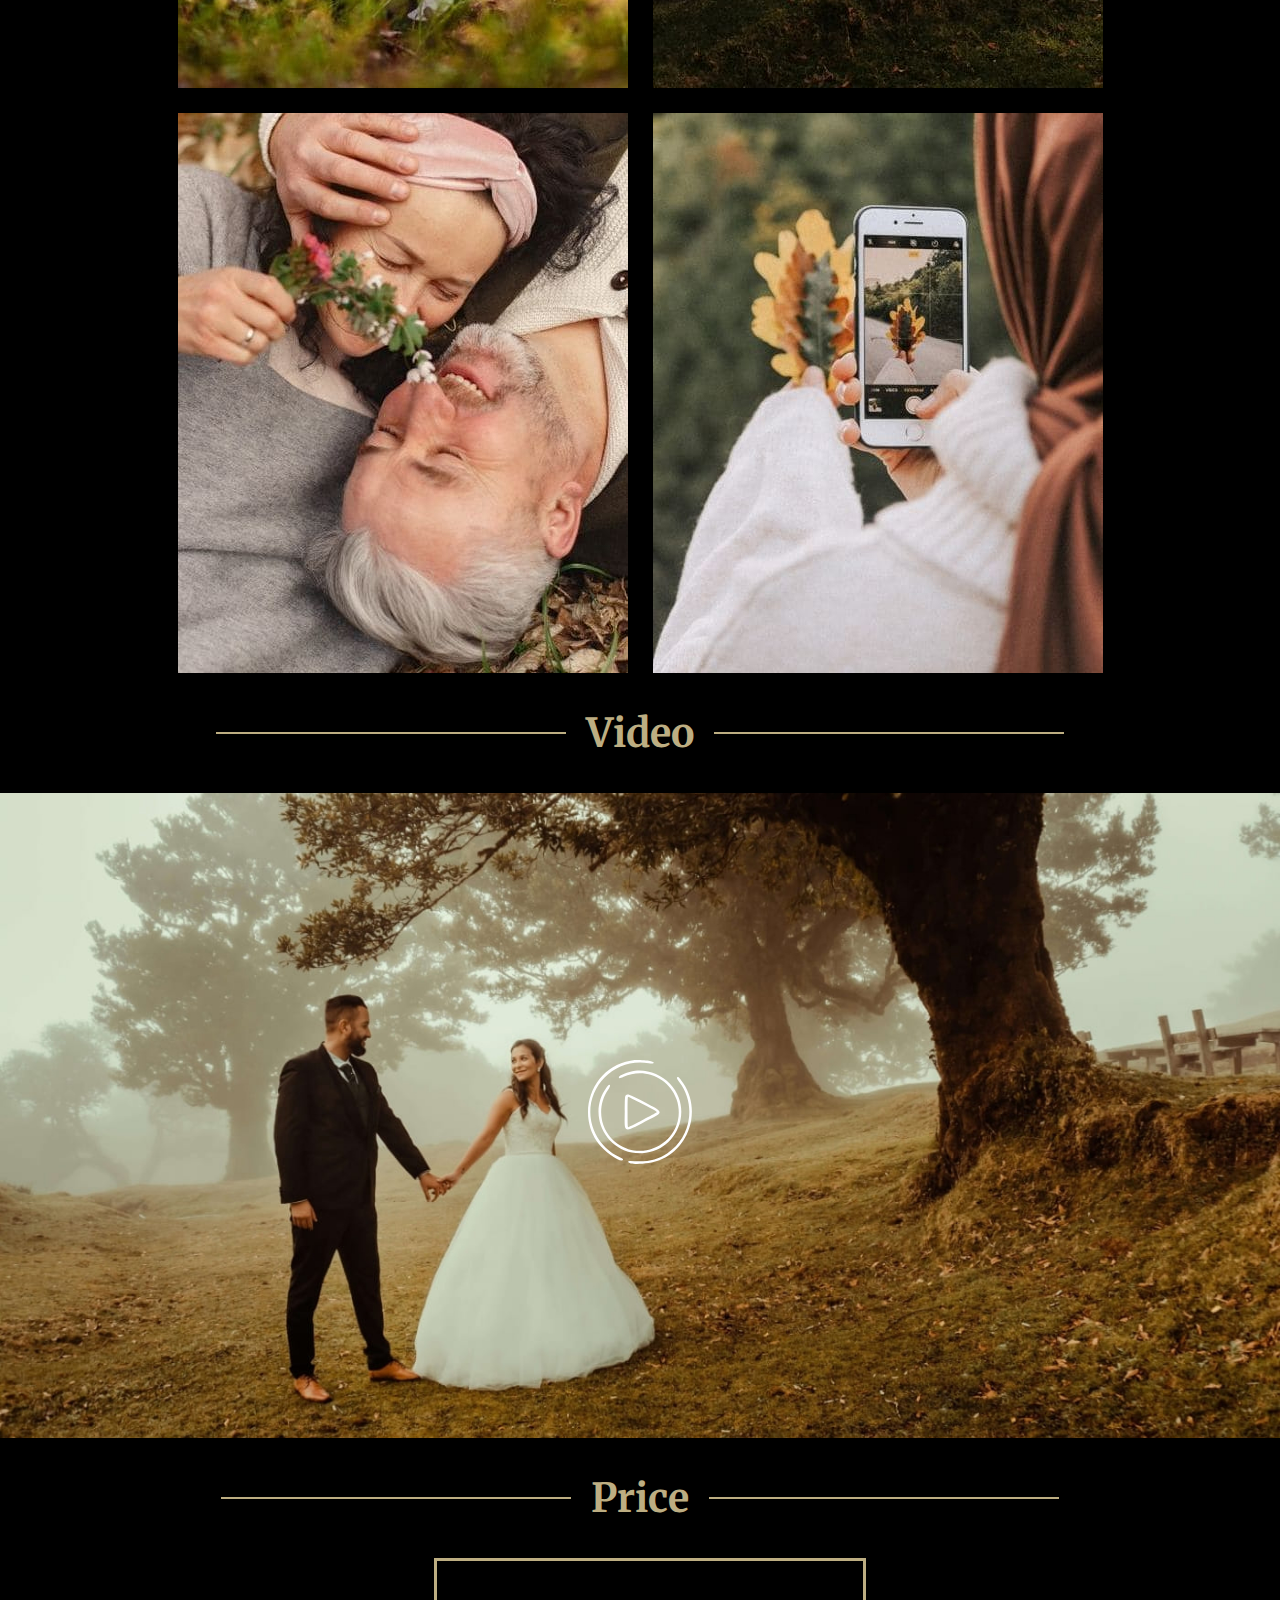
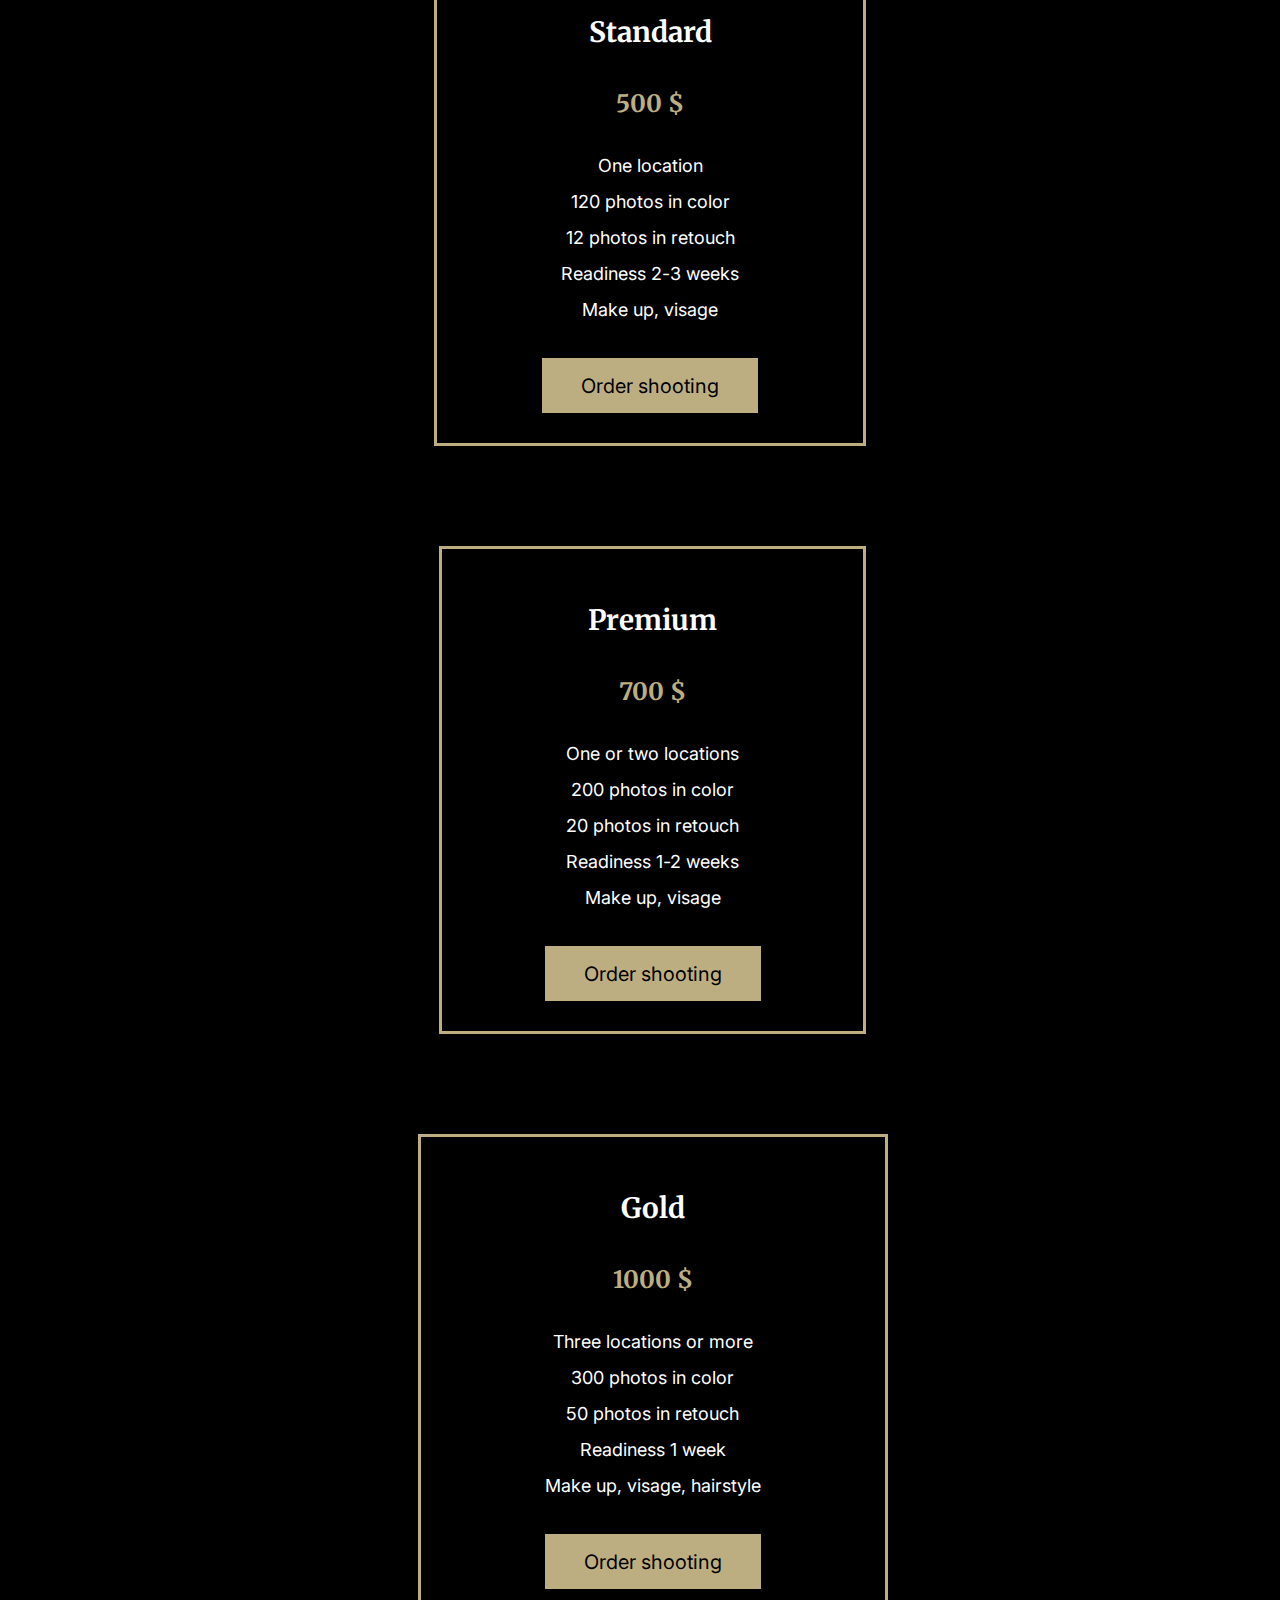
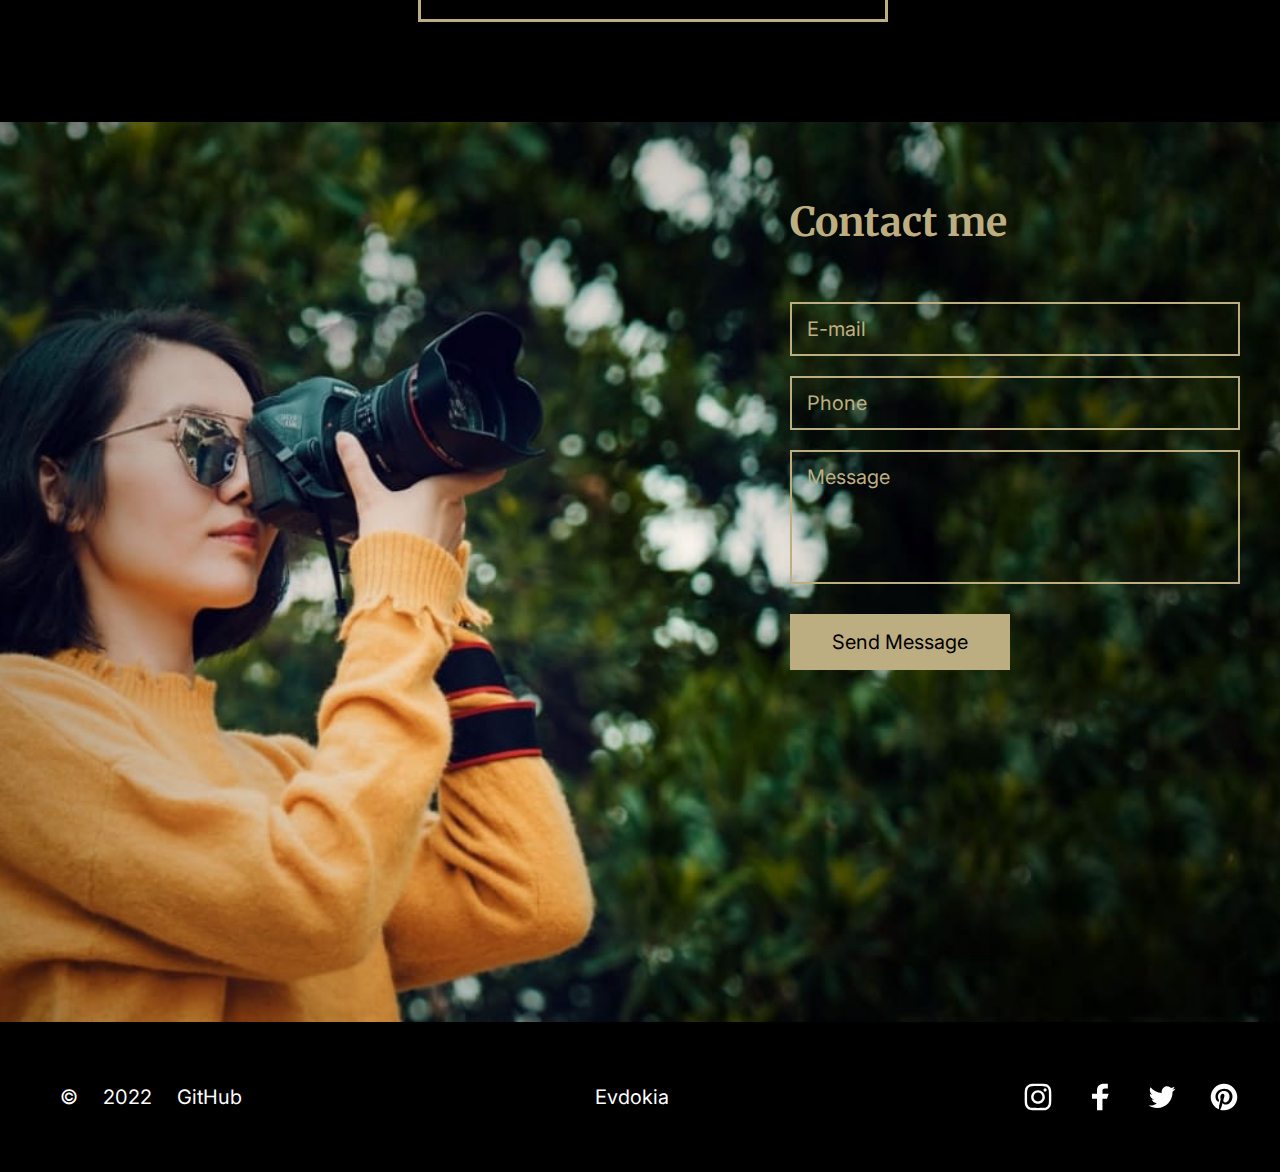
==== commit d40e6ae6: "added ru translate + fixed some bug" ====
--- a/test.html
+++ b/test.html
@@ -22,20 +22,28 @@
                     <nav class = 'menu'>
                         <ul class = 'menu__list'>
                             <li class = 'menu__item'>
-                                <a class = 'menu__item-link'  href="#">Skills</a>
-                            </li>
-                            <li class = 'menu__item'>
-                                <a class = 'menu__item-link' href="#">Portfolio</a>
-                            </li>
-                            <li class = 'menu__item'>
-                                <a class = 'menu__item-link' href="#">Video</a>
-                            </li>
-                            <li class = 'menu__item'>
-                                <a class = 'menu__item-link' href="#">Price</a>
-                            </li>
-                            <li class = 'menu__item'>
-                                <a class = 'menu__item-link' href="#">Contacts</a>
-                            </li>
+                                <a class = 'menu__item-link' data-i101="skills"  href="#">Skills</a>
+                            </li>
+                            <li class = 'menu__item'>
+                                <a class = 'menu__item-link' data-i101= 'portfolio' href="#">Portfolio</a>
+                            </li>
+                            <li class = 'menu__item'>
+                                <a class = 'menu__item-link' data-i101 = 'video' href="#">Video</a>
+                            </li>
+                            <li class = 'menu__item'>
+                                <a class = 'menu__item-link'  data-i101 = 'price' href="#">Price</a>
+                            </li>
+                            <li class = 'menu__item'>
+                                <a class = 'menu__item-link' data-i101 = 'contacts' href="#">Contacts</a>
+                            </li>
+
+                            <li class = 'menu__item'>
+                                <a class = 'menu__item-link EN' href="#">EN </a>
+                                
+                                <a class = 'menu__item-link RU' href="#">RU</a>
+
+                            </li>
+                            
                         </ul>
                     </nav>
                 </div>
@@ -47,9 +55,9 @@
         <div class="hero__content">
             <div class="container">
                 <div class="hero__inner">
-                    <h1 class="header__title">Alexa Rise</h1>
-                    <h4 class="header__subtitle">Save sincere emotions, romantic feelings and happy moments of life together with professional photographer Alexa Rise</h4>
-                    <button class="header__button">Hire me</button>
+                    <h1 class="header__title " data-i101="hero-title">Alexa Rise</h1>
+                    <h4 class="header__subtitle"data-i101="hero-text">Save sincere emotions, romantic feelings and happy moments of life together with professional photographer Alexa Rise</h4>
+                    <button class="header__button" data-i101="hire">Hire me</button>
                 </div>
             </div>
         </div>
@@ -58,28 +66,28 @@
     <section class = 'skills'>
         <div class="container">
             <div class="skills__inner">
-                <h2 class="skills__title title">Skills</h2>
+                <h2 class="skills__title title" data-i101="skills">Skills</h2>
             </div>
             <div class="skills__items">
                 <div class="skills__item">
                     <img class = 'skills__item-img' src = 'img/camera.svg' alt = 'camera'>
-                    <h4 class="skills__item-title">Digital photography</h4>
-                    <p class ='skills_item-text'>High-quality photos in the studio <br> and on the nature</p>
+                    <h4 class="skills__item-title"data-i101='skill-title-1'>Digital photography</h4>
+                    <p class ='skills_item-text'data-i101='skill-text-1'>High-quality photos in the studio <br> and on the nature</p>
                 </div>
                 <div class="skills__item">
                     <img class = 'skills__item-img' src = 'img/video_icon.svg' alt = 'camera'>
-                    <h4 class="skills__item-title">Video shooting</h4>
-                    <p class ='skills_item-text'>Capture your moments so that <br> they always stay with you</p>
+                    <h4 class="skills__item-title" data-i101="skill-title-2">Video shooting</h4>
+                    <p class ='skills_item-text' data-i101="skill-text-2">Capture your moments so that <br> they always stay with you</p>
                 </div>
                 <div class="skills__item">
                     <img class = 'skills__item-img' src = 'img/retouch_logo.svg' alt = 'camera'>
-                    <h4 class="skills__item-title">Retouch</h4>
-                    <p class ='skills_item-text'>I strive to make photography <br> surpass reality</p>
+                    <h4 class="skills__item-title" data-i101='skill-title-3' >Retouch</h4>
+                    <p class ='skills_item-text' data-i101="skill-text-3">I strive to make photography <br> surpass reality</p>
                 </div>
                 <div class="skills__item">
                     <img class = 'skills__item-img' src = 'img/audio_logo.svg' alt = 'audio logo'>
-                    <h4 class="skills__item-title">Audio</h4>
-                    <p class ='skills_item-text'>Professional sounds recording <br> for video, advertising, portfolio</p>
+                    <h4 class="skills__item-title" data-i101="skill-title-4">Audio</h4>
+                    <p class ='skills_item-text' data-i101="skill-text-4">Professional sounds recording <br> for video, advertising, portfolio</p>
                 </div>
             </div>  
         </div>
@@ -89,13 +97,13 @@
         <div class="portfolio__content" >
             <div class="container">
                 <div class="portfolio__inner">
-                    <h2 class="portfolio__title title">Portfolio</h2>
+                    <h2 class="portfolio__title title" data-i101= 'portfolio'>Portfolio</h2>
                 </div>
                 <div class="portfolio__btns">
-                    <button class="portfolio__btn">Winter</button>
-                    <button class="portfolio__btn">Spring</button>
-                    <button class="portfolio__btn">Summer</button>
-                    <button class="portfolio__btn">Autumn</button>
+                    <button class="portfolio__btn" data-i101="winter">Winter</button>
+                    <button class="portfolio__btn" data-i101="spring">Spring</button>
+                    <button class="portfolio__btn" data-i101="summer">Summer</button>
+                    <button class="portfolio__btn" data-i101="autumn">Autumn</button>
                 </div>
             </div>
             <div class="portfolio__items">
@@ -127,7 +135,7 @@
         <div class="video__content">
             <div class="container">
                 <div class="video__inner">
-                    <h2 class="video__title title">Video</h2>
+                    <h2 class="video__title title" data-i101="video">Video</h2>
                 </div>
                 <div class="video__items">
                     <div class="video__background">
@@ -152,39 +160,39 @@
                         <h4 class="price__item-title">Standard</h4>
                         <p class="price__item-price">500 $</p>
                         <div class="price__item-text">
-                           <span> One location</span>
-                           <span> 120 photos in color</span>
-                           <span> 12 photos in retouch</span>
-                           <span> Readiness 2-3 weeks</span>
-                           <span> Make up, visage</span>
+                           <span data-i101="price-description-1-span-1"> One location</span>
+                           <span data-i101="price-description-1-span-2"> 120 photos in color</span>
+                           <span data-i101="price-description-1-span-3"> 12 photos in retouch</span>
+                           <span data-i101="price-description-1-span-4"> Readiness 2-3 weeks</span>
+                           <span data-i101="price-description-1-span-5"> Make up, visage</span>
                         </div>
                         
-                        <button class="price__item-order">Order shooting</button>
+                        <button class="price__item-order" data-i101="order">Order shooting</button>
                         
                     </div>
                     <div class="price__item">
                         <h4 class="price__item-title">Premium</h4>
                         <p class="price__item-price">700 $</p>
                         <div class ="price__item-text">
-                            <span>One or two locations</span>
-                            <span>200 photos in color</span>
-                            <span>20 photos in retouch</span>
-                            <span>Readiness 1-2 weeks</span>
-                            <span>Make up, visage</span>
-                        </div>
-                        <button class="price__item-order">Order shooting</button>
+                            <span data-i101="price-description-2-span-1" >One or two locations</span>
+                            <span data-i101="price-description-2-span-2">200 photos in color</span>
+                            <span data-i101="price-description-2-span-3">20 photos in retouch</span>
+                            <span data-i101="price-description-2-span-4">Readiness 1-2 weeks</span>
+                            <span data-i101="price-description-2-span-5">Make up, visage</span>
+                        </div>
+                        <button class="price__item-order" data-i101="order">Order shooting</button>
                     </div>
                     <div class="price__item">
                         <h4 class="price__item-title">Gold</h4>
                         <p class="price__item-price">1000 $</p>
                         <div class="price__item-text">
-                            <span>Three locations or more</span>
-                            <span>300 photos in color</span>
-                            <span>50 photos in retouch</span>
-                            <span>Readiness 1 week</span>
-                            <span>Make up, visage, hairstyle</span>
-                        </div>
-                        <button class="price__item-order">Order shooting</button>
+                            <span data-i101="price-description-3-span-1">Three locations or more</span>
+                            <span data-i101="price-description-3-span-2">300 photos in color</span>
+                            <span data-i101="price-description-3-span-3">50 photos in retouch</span>
+                            <span data-i101="price-description-3-span-4">Readiness 1 week</span>
+                            <span data-i101="price-description-3-span-5">Make up, visage, hairstyle</span>
+                        </div>
+                        <button class="price__item-order" data-i101="order">Order shooting</button>
                     </div>
                 </div>
             </div>
@@ -197,12 +205,12 @@
             <div class="container">
                 <div class="contact__inner"> 
                     <div class="contact__form">
-                        <h2 class="contact__title">Contact me</h2>
+                        <h2 class="contact__title" data-i101="contact-me">Contact me</h2>
                         <form action="" method="post">
-                            <input type="email" placeholder="E-mail" name = 'email' id = 'email' class = 'contact__email'>
-                            <input type="tel" name="tel" id="tel" placeholder="Phone" class = 'contact__phone'>
-                            <textarea name="message" id="message" cols="10" rows="3" class = 'contact__textarea' placeholder="Message"></textarea>
-                            <button class = 'submit__button'>Send Message</button>
+                            <input type="email" placeholder="E-mail" name = 'email' id = 'email' class = 'contact__email' data-i101="placeholder-email">
+                            <input type="tel" name="tel" id="tel" placeholder="Phone" class = 'contact__phone' data-i101="placeholder-phone">
+                            <textarea name="message" id="message" cols="10" rows="3" class = 'contact__textarea' placeholder="Message" data-i101="placeholder-textArea"></textarea>
+                            <button class = 'submit__button' data-i101="send-message">Send Message</button>
                         </form>
                     </div>
                     
@@ -229,10 +237,21 @@
 
                     <div class="footer__item">
                         <div class="footer__item-container">
-                            <img class = 'footer__item-img' src="./img/footer__pics/instagram_logo.svg" alt="logo">
-                            <img class = 'footer__item-img' src="/img/footer__pics/facebook_logo.svg" alt="logo">
-                            <img class = 'footer__item-img' src="/img/footer__pics/twitter_logo.svg" alt="logo">
-                            <img class = 'footer__item-img' src="/img/footer__pics/pinterest__logo.svg" alt="logo">
+                            <a class = 'footer__item-link'>
+                                <img class = 'footer__item-img' src="./img/footer__pics/instagram_logo.svg" alt="logo">
+                            </a>
+                            <a class = 'footer__item-link'>
+                                <img class = 'footer__item-img' src="/img/footer__pics/facebook_logo.svg" alt="logo">
+
+                            </a>
+                            <a class = 'footer__item-link'>
+                                <img class = 'footer__item-img' src="/img/footer__pics/twitter_logo.svg" alt="logo">
+                            </a>
+                            <a class = 'footer__item-link'>
+                                <img class = 'footer__item-img' src="/img/footer__pics/pinterest__logo.svg" alt="logo">
+                            </a>
+                            
+                            
                          </div>
                     </div>
     
@@ -243,6 +262,6 @@
     </footer>  
             
 
-    <script src="js/script.js"></script>        
+    <script type='module' src= js/script.js "></script>        
 </body>
 </html>--- a/test.css
+++ b/test.css
@@ -170,6 +170,12 @@
 
 }
 
+.EN::after{
+  content: '/';
+  color:white;
+  font-size: 18px;
+}
+
 
 
 /*------------header looks good*/
@@ -615,7 +621,7 @@
   
 }
 
-.footer__item-img + .footer__item-img{
+.footer__item-link + .footer__item-link{
   margin-left: 30px;
 }
 
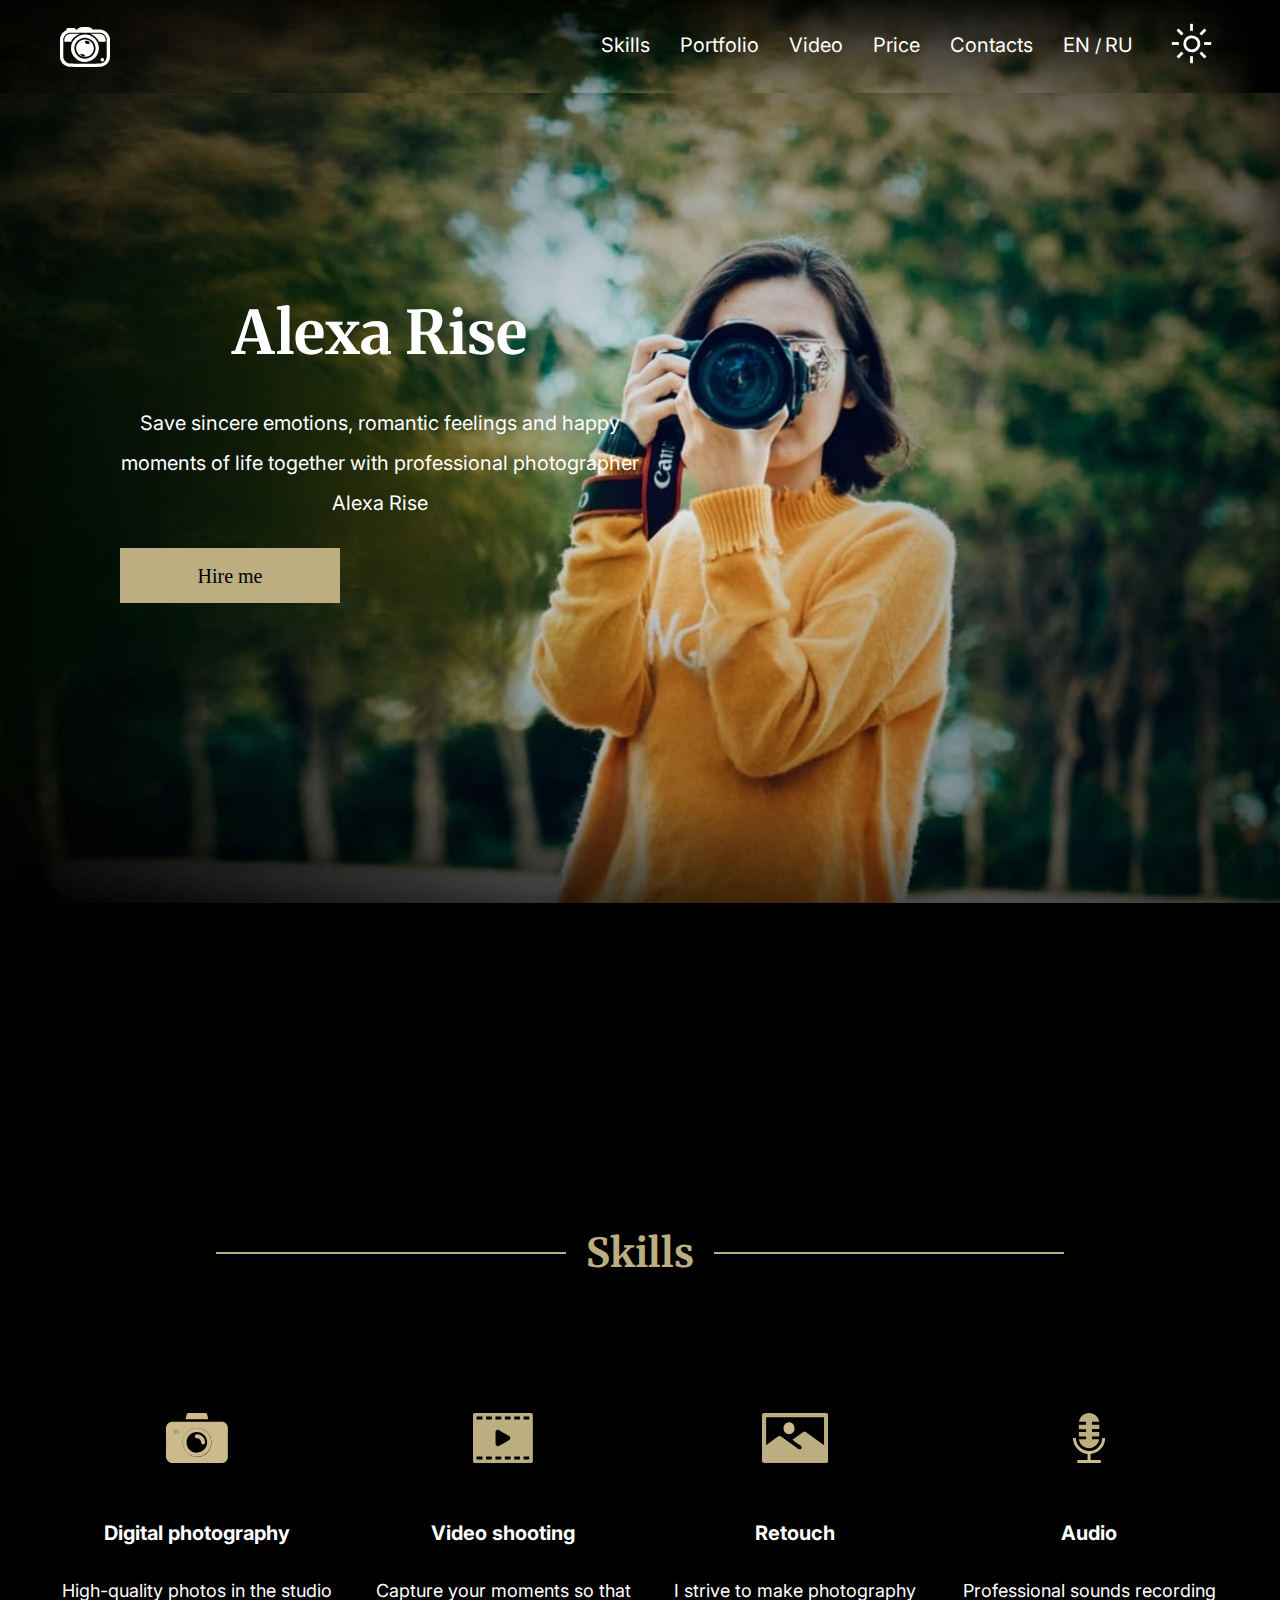
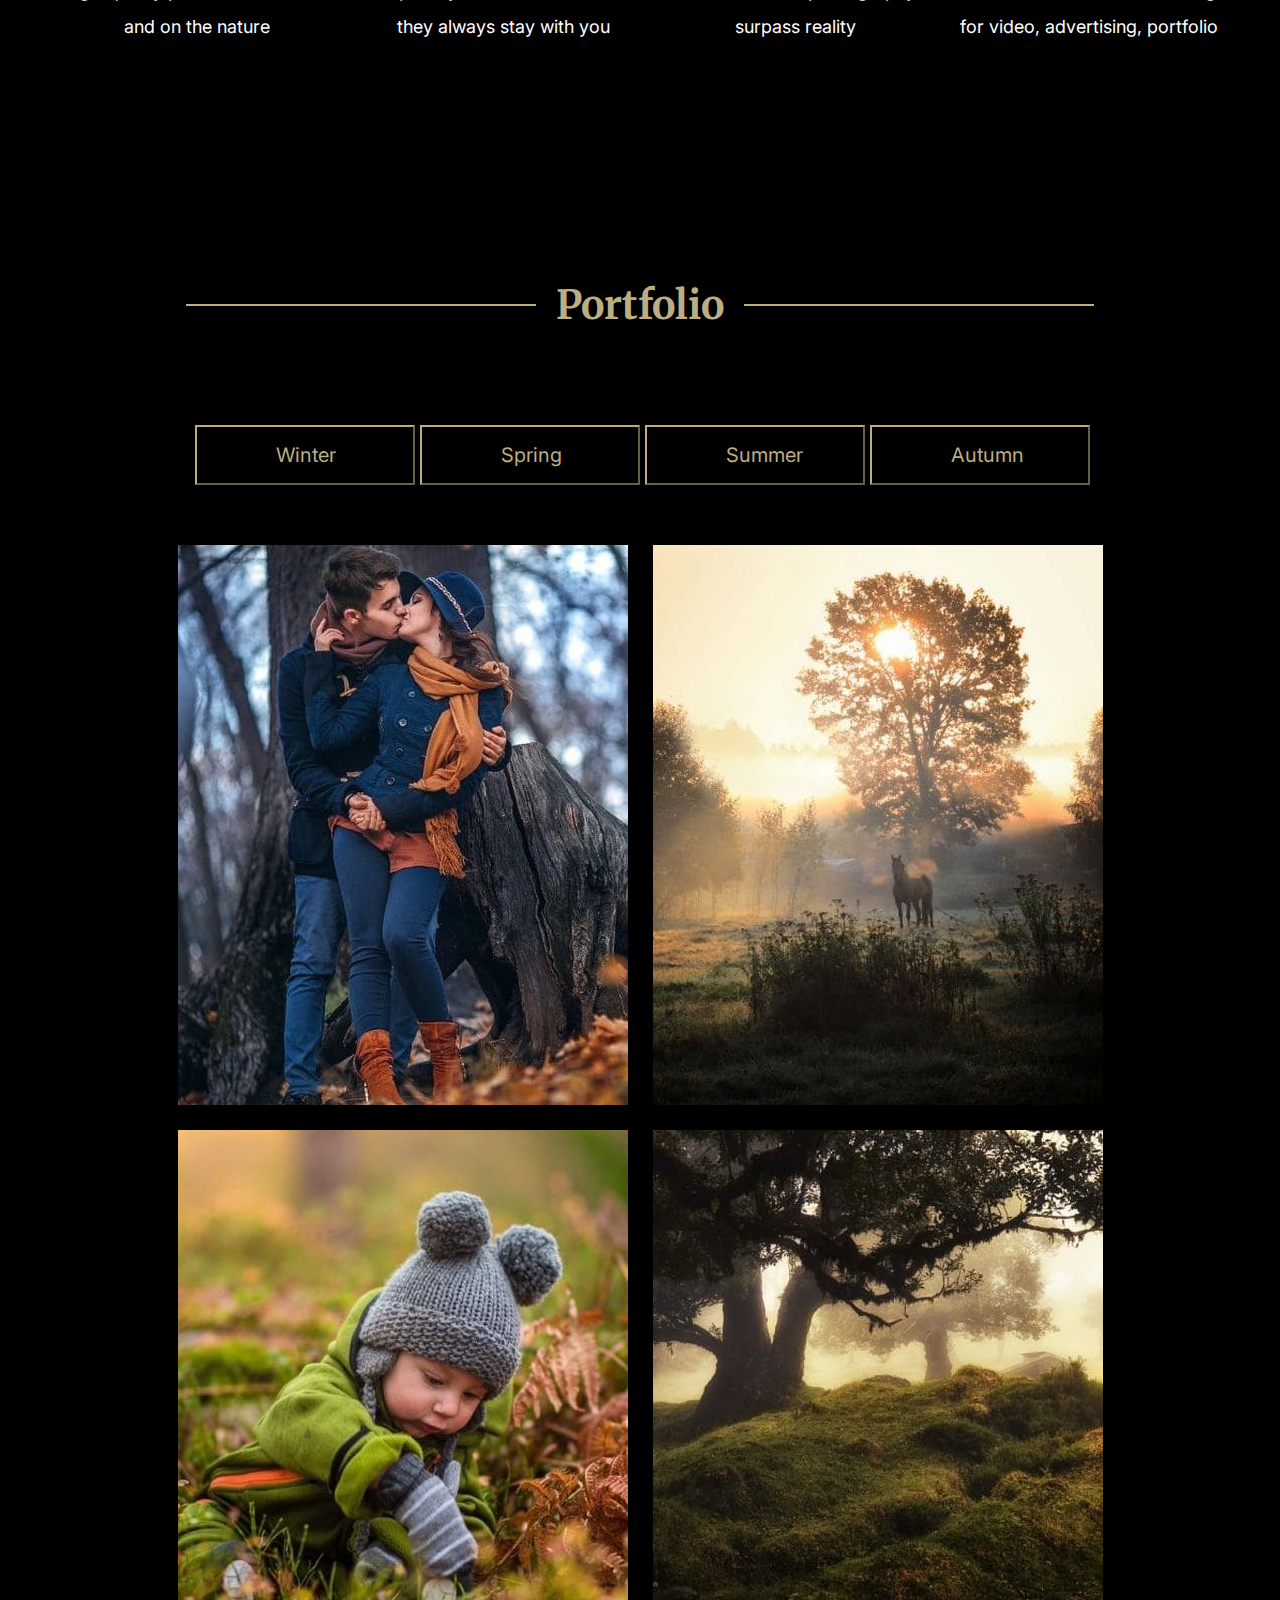
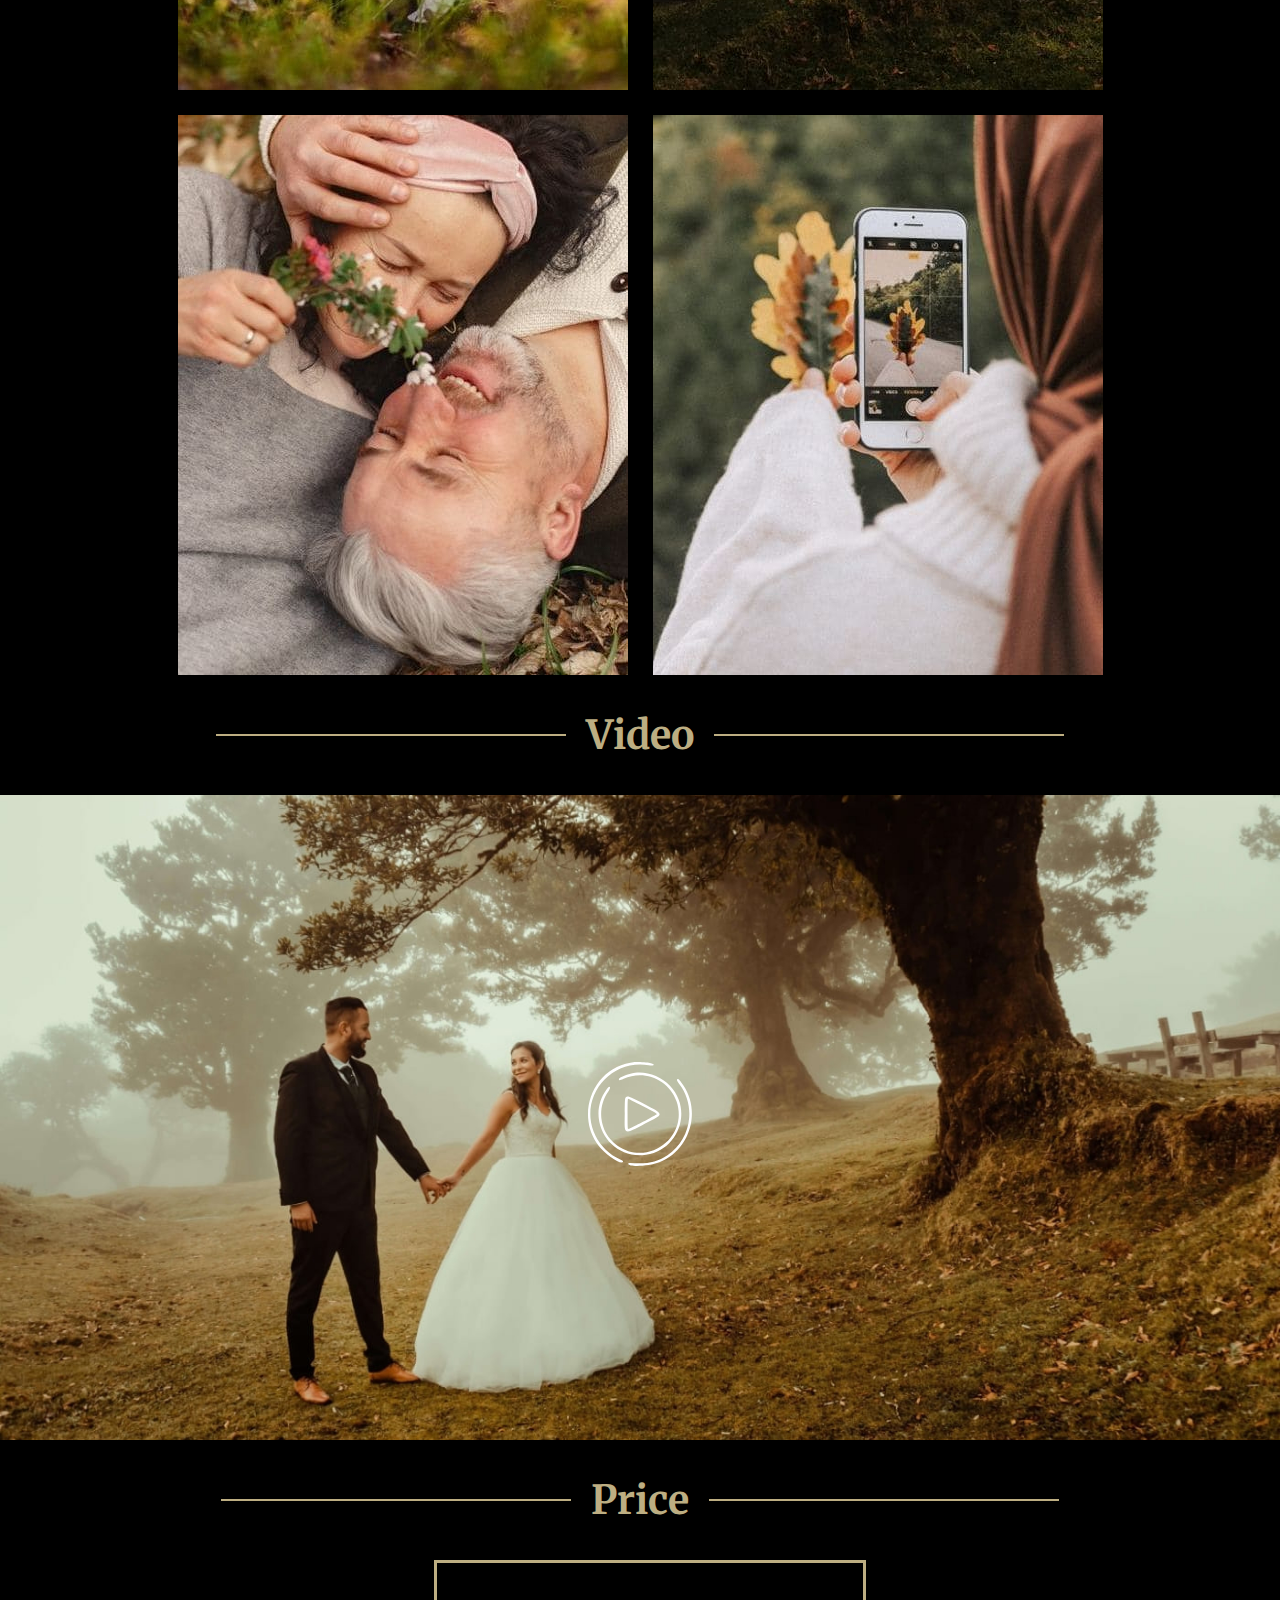
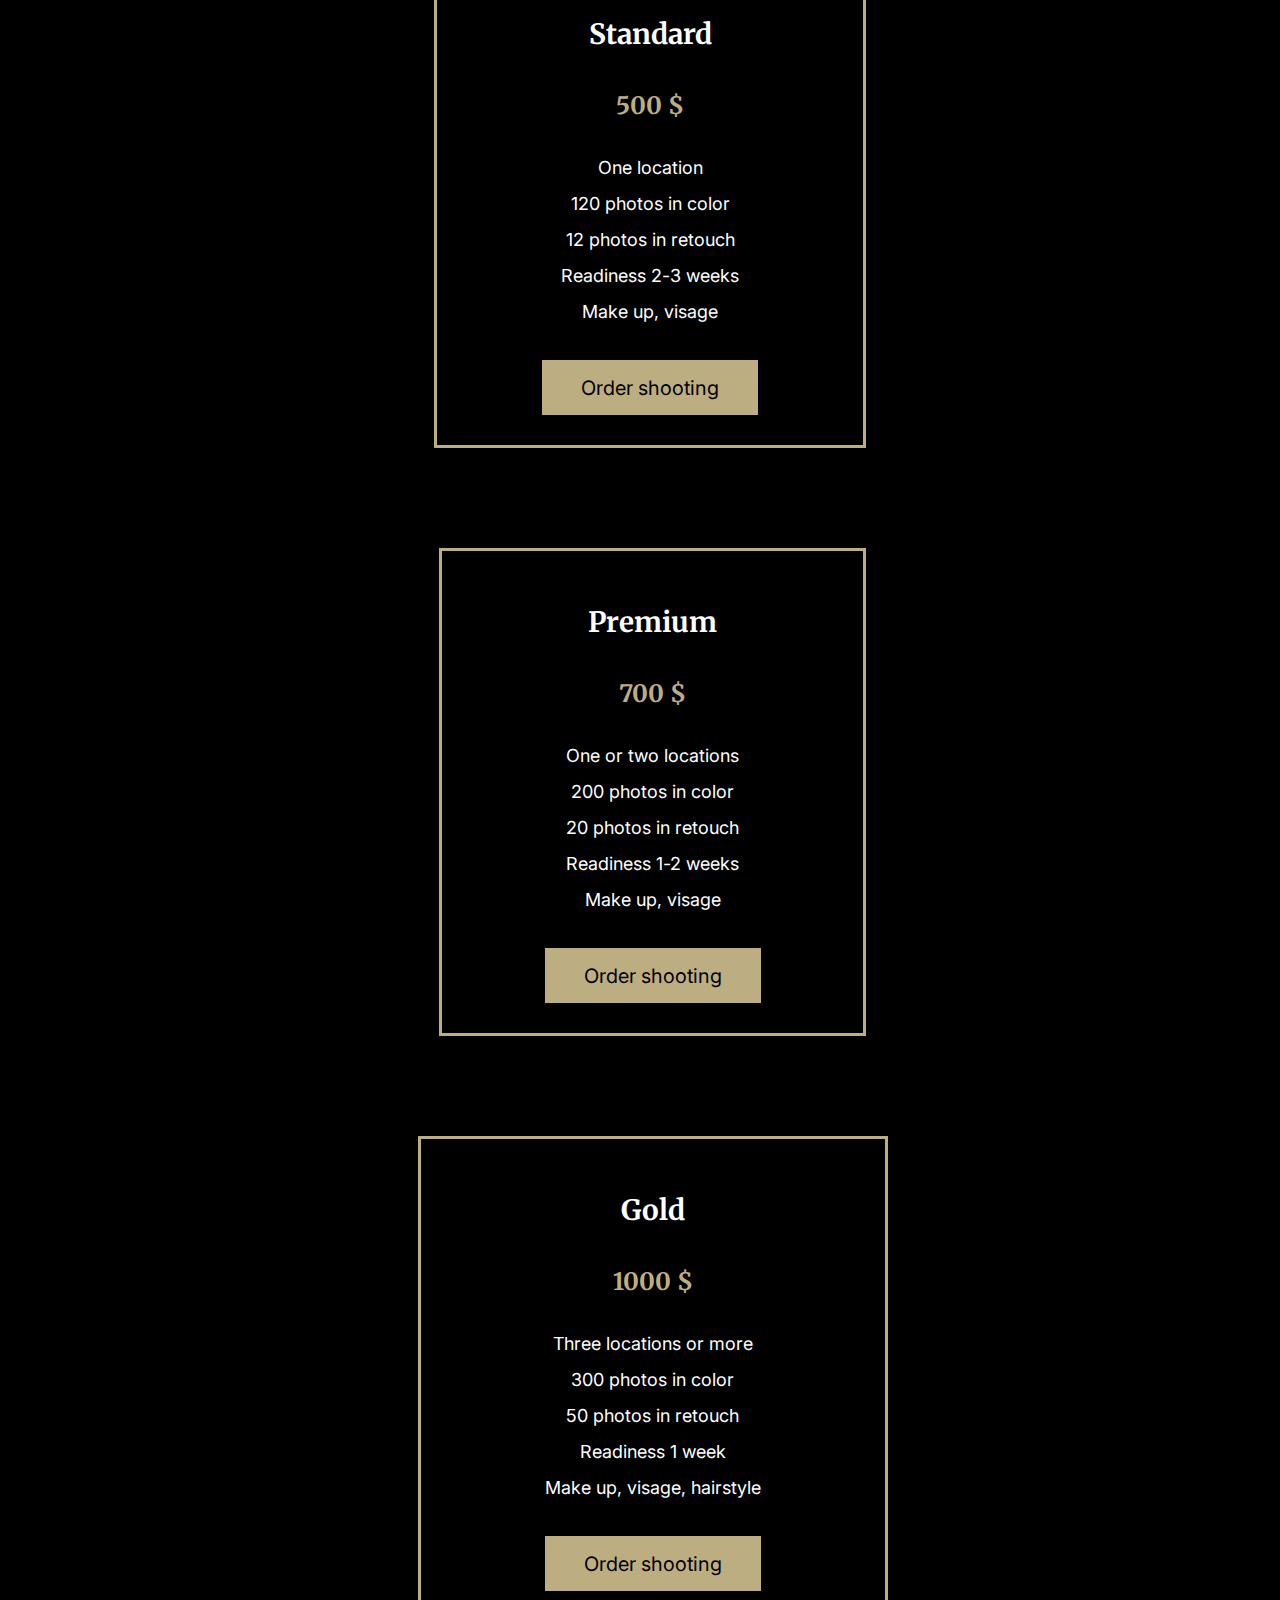
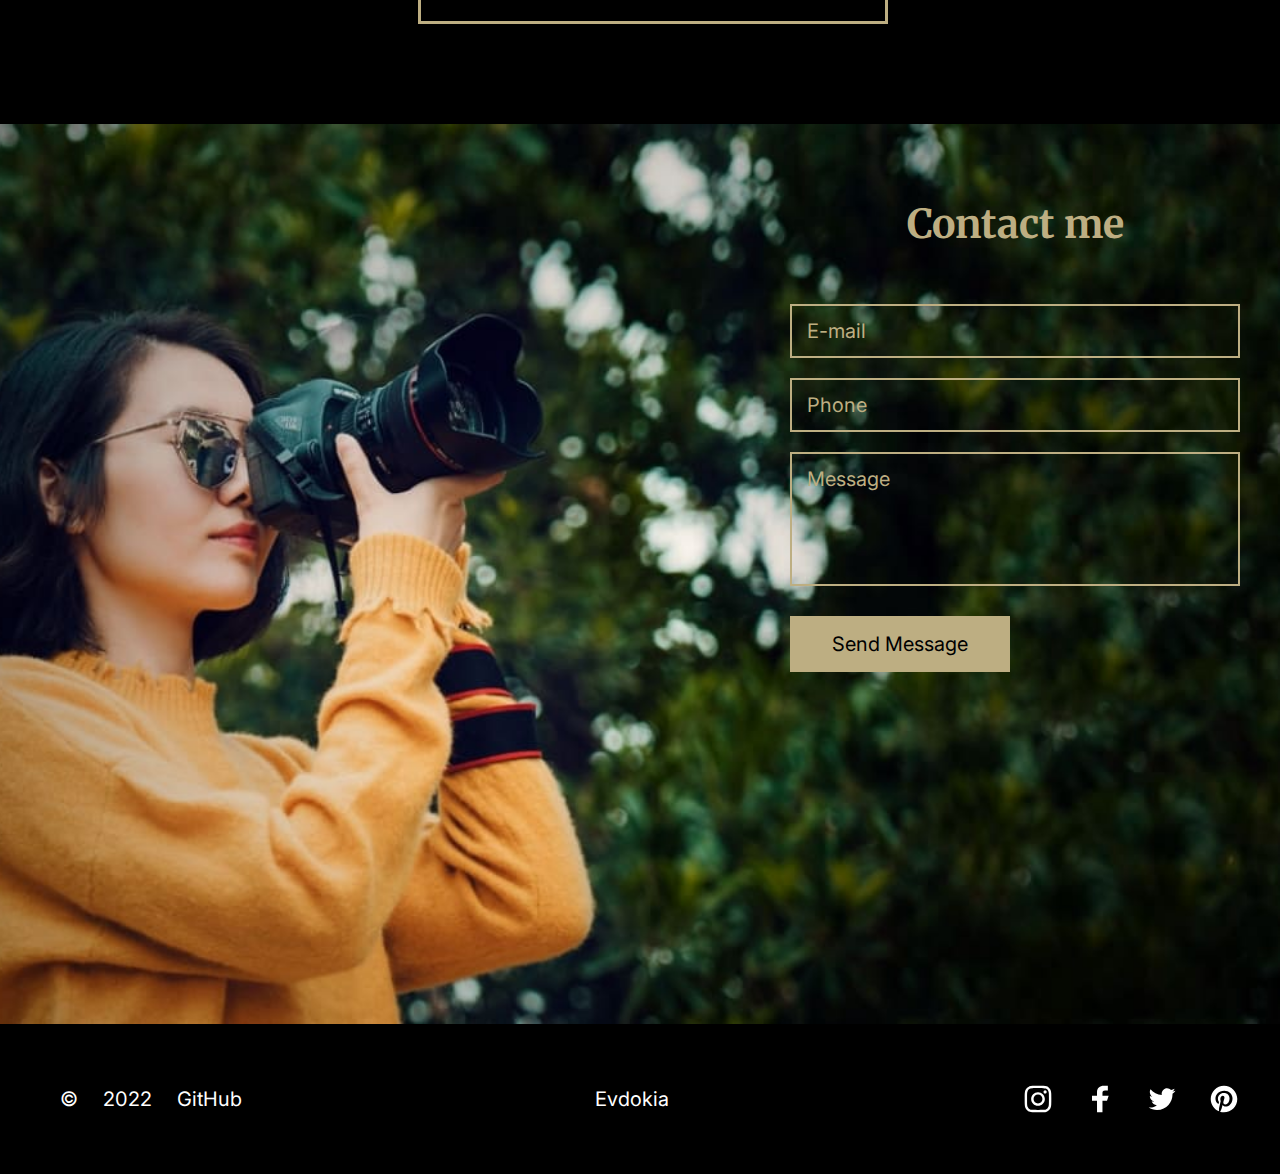
==== commit cee8e2dd: "added theme switcher + starting image hovering" ====
--- a/test.html
+++ b/test.html
@@ -17,7 +17,7 @@
             <div class="container">
                 <div class="header__inner">
                     <a href="" class="logo">
-                        <img src="img/logo_unvisited.svg" alt="logo" class = 'logo__image'> 
+                        <img src="img/logo_unvisited.svg" data-hover="./img/Hover-image/logo.svg" data-src = 'img/logo_unvisited.svg' alt="logo" class = 'logo__image hover'> 
                     </a>
                     <nav class = 'menu'>
                         <ul class = 'menu__list'>
@@ -43,7 +43,13 @@
                                 <a class = 'menu__item-link RU' href="#">RU</a>
 
                             </li>
-                            
+
+                            <li class = 'menu__item'>
+                                <button class = 'menu__item-button'>
+                                    <img src = './img/theme_switcher.svg '  class = 'theme__img hover'>
+                                </button>
+                            </li>
+
                         </ul>
                     </nav>
                 </div>
@@ -238,17 +244,17 @@
                     <div class="footer__item">
                         <div class="footer__item-container">
                             <a class = 'footer__item-link'>
-                                <img class = 'footer__item-img' src="./img/footer__pics/instagram_logo.svg" alt="logo">
-                            </a>
-                            <a class = 'footer__item-link'>
-                                <img class = 'footer__item-img' src="/img/footer__pics/facebook_logo.svg" alt="logo">
-
-                            </a>
-                            <a class = 'footer__item-link'>
-                                <img class = 'footer__item-img' src="/img/footer__pics/twitter_logo.svg" alt="logo">
-                            </a>
-                            <a class = 'footer__item-link'>
-                                <img class = 'footer__item-img' src="/img/footer__pics/pinterest__logo.svg" alt="logo">
+                                <img class = 'footer__item-img hover' src="./img/footer__pics/instagram_logo.svg" alt="logo">
+                            </a>
+                            <a class = 'footer__item-link'>
+                                <img class = 'footer__item-img hover' src="/img/footer__pics/facebook_logo.svg" alt="logo">
+
+                            </a>
+                            <a class = 'footer__item-link'>
+                                <img class = 'footer__item-img hover' src="/img/footer__pics/twitter_logo.svg" alt="logo">
+                            </a>
+                            <a class = 'footer__item-link'>
+                                <img class = 'footer__item-img hover' data-hover="./img/Hover-image/pinterest.svg" src="/img/footer__pics/pinterest__logo.svg" alt="logo">
                             </a>
                             
                             
--- a/test.css
+++ b/test.css
@@ -84,9 +84,16 @@
      box-shadow: 0 0 0 30px inherit inset !important;
 }
 
+body{
+  background-color: black;
+  color: white;;
+  text-align: center;
+}
+
 
 a{
     text-decoration: none;
+    cursor: pointer;
     
 
 }
@@ -106,6 +113,19 @@
   letter-spacing: 0em;
   text-align: center;
   color:#BDAE82
+}
+
+.light__theme{
+  background-color: rgb(255, 253, 253);
+  color:black;
+}
+
+.light:hover{
+  background: url('./img/theme_switcher_light.svg');
+}
+
+.black:hover{
+  background: url('./img/theme_switcher_black.svg');
 }
 
 
@@ -176,6 +196,12 @@
   font-size: 18px;
 }
 
+.menu__item-button{
+  cursor: pointer;
+  background-color: inherit;
+  border: none;
+}
+
 
 
 /*------------header looks good*/
@@ -234,11 +260,12 @@
   color:white;
 }
 
+
+
 /*SKILLS*/
 
 .skills{
   padding: 200px 0 200px;
-  background-color: black;
 }
 
 .skills__inner{
@@ -255,7 +282,7 @@
   line-height: 80px;
   letter-spacing: 0em;
   text-align: center;
-  color: #BDAE82;
+  
 }
 
 
@@ -286,7 +313,7 @@
   font-size: 20px;
   line-height: 40px;
   text-align: center;
-  color:white;
+  
   margin-bottom: 20px;
 }
 
@@ -294,15 +321,13 @@
   font-family: Inter,sans-serif;
   font-size: 18px;
   line-height: 36px;
-  color:white;
+  
 
 }
 
 /*PORTFOLIO*/
 
-.portfolio{
-  background-color: rgb(0, 0, 0);
-}
+
 
 .portfolio__inner{
   display: flex;
@@ -331,6 +356,7 @@
   border-color: #BDAE82;
   margin-left: 5px;
   color:#BDAE82;
+         
 }
 .portfolio__btn + .portfolio__btn{
   margin-left: 5px;
@@ -339,6 +365,7 @@
 .portfolio__btn:hover{
   color:white;
   cursor: pointer;
+  background-color: #BDAE82;
 }
 
 .portfolio__items{
@@ -364,9 +391,6 @@
 
 /*VIDEO*/
 
-.video{
-  background-color: black;
-}
 
 .video__title{
   padding: 100px 0 60px;
@@ -398,9 +422,9 @@
 
 /*PRICE*/
 
-.price{
+/* .price{
   background-color: black;
-}
+} */
 
 .price__title{
   padding-top: 100px;
@@ -438,7 +462,7 @@
   text-align: center;
   margin-top: 43px;
   margin-bottom: 20px;
-  color:white;
+  
 
 }
 
@@ -464,7 +488,7 @@
   padding: 20px 0 20px;
   padding-left: 124px;
   padding-right:124px;
-  color:white;
+  
 }  
 
 .price__item-text span{
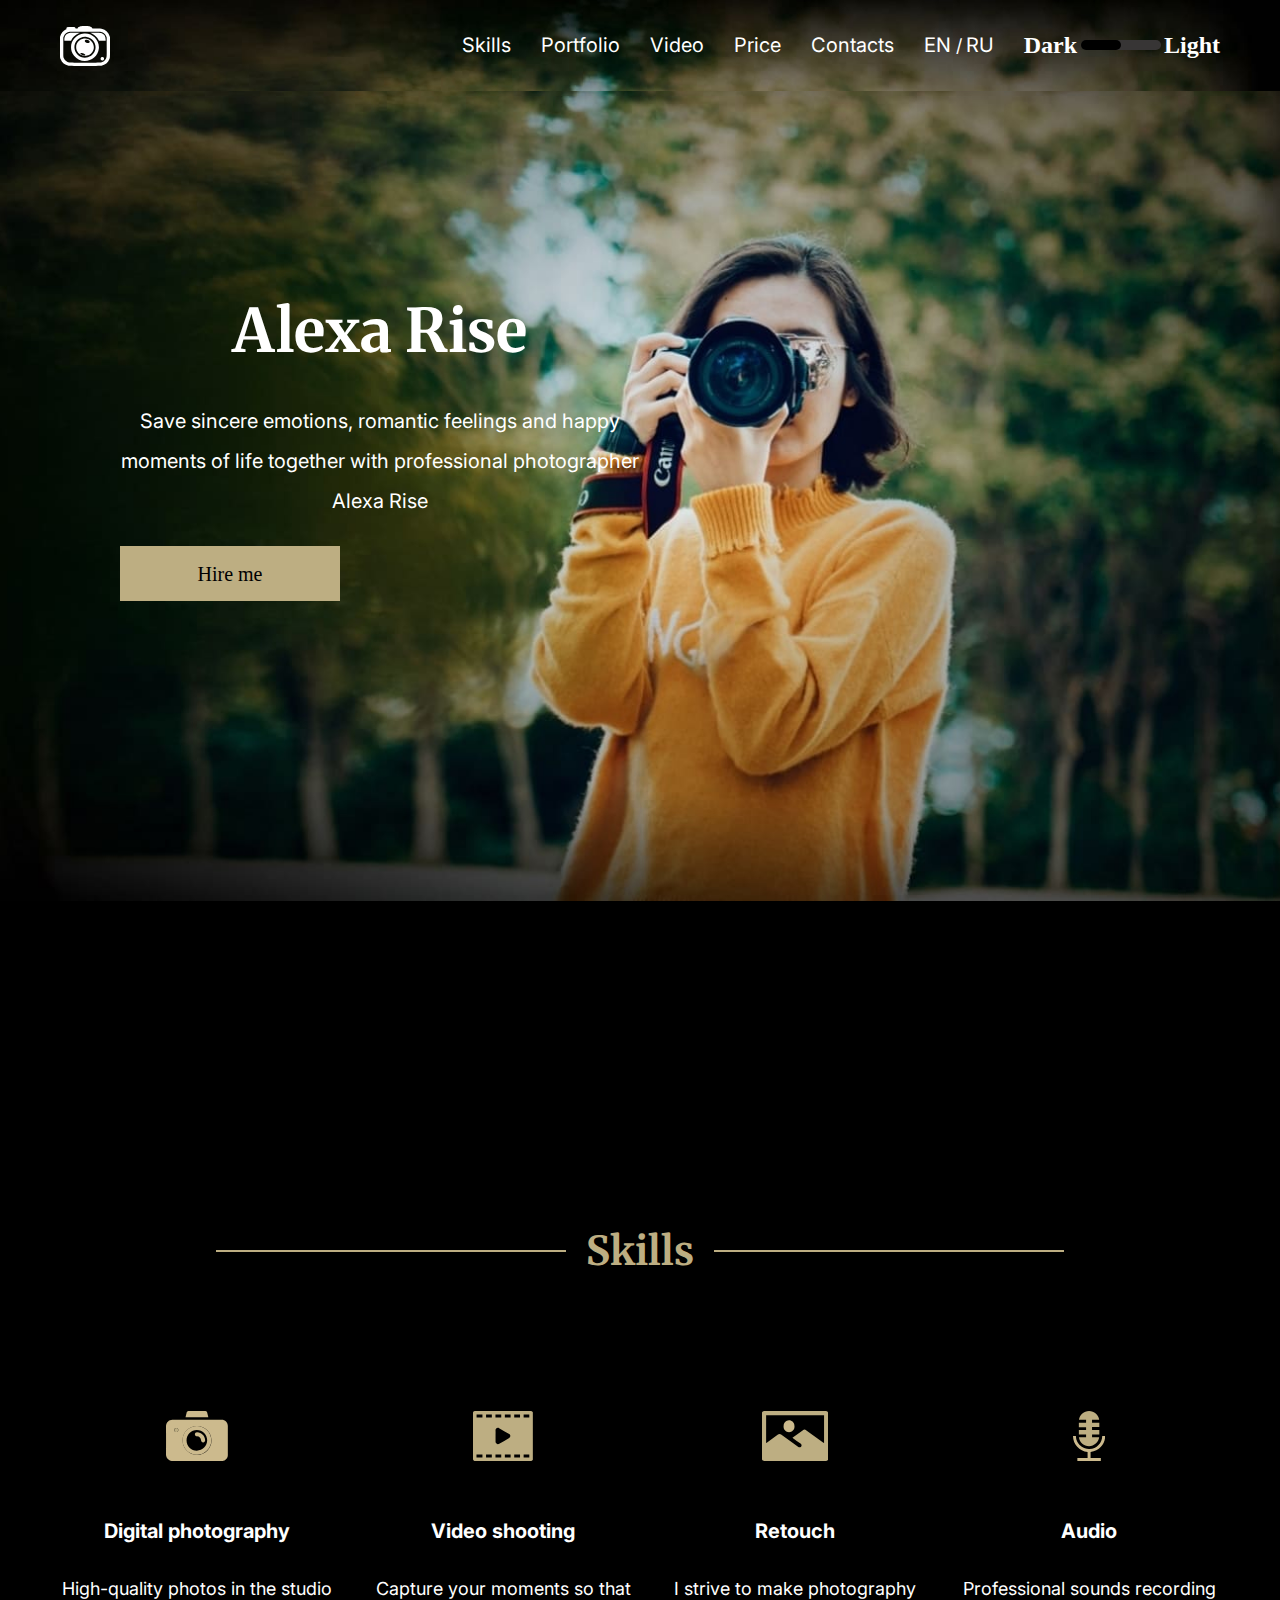
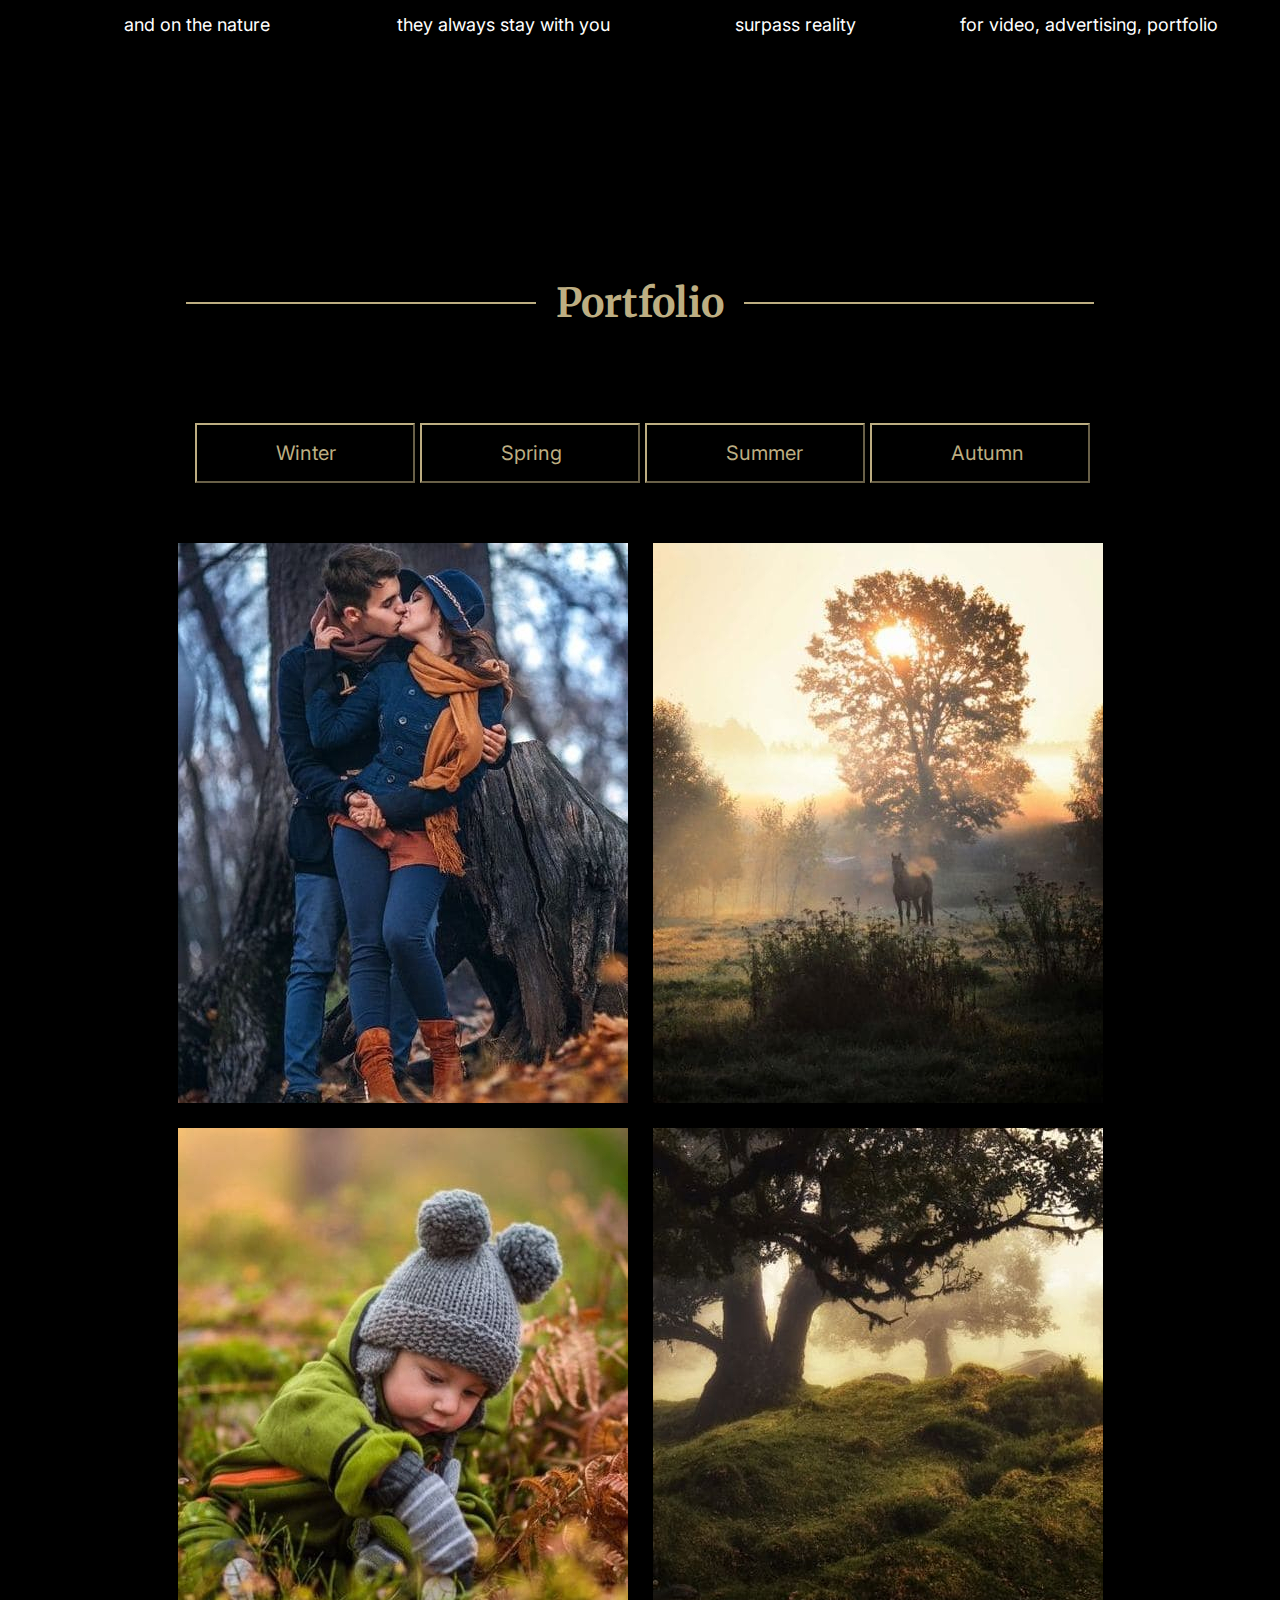
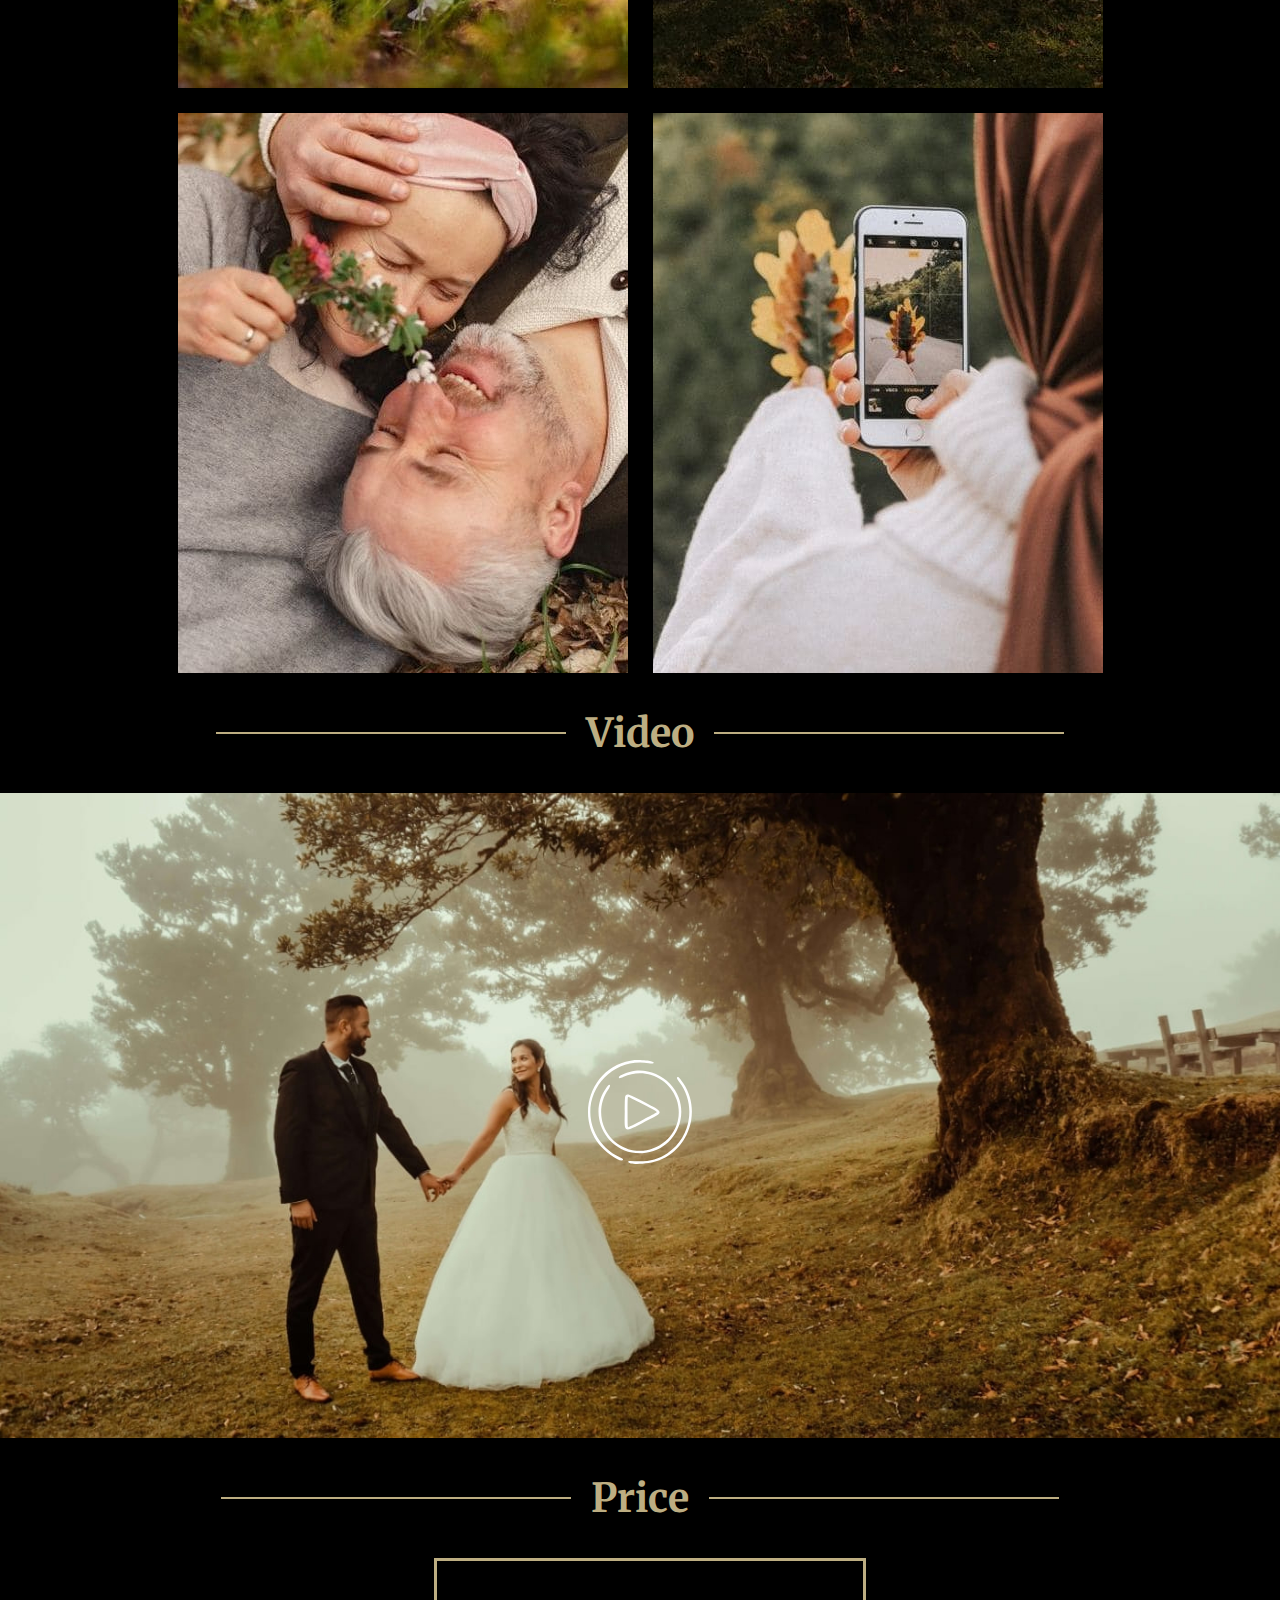
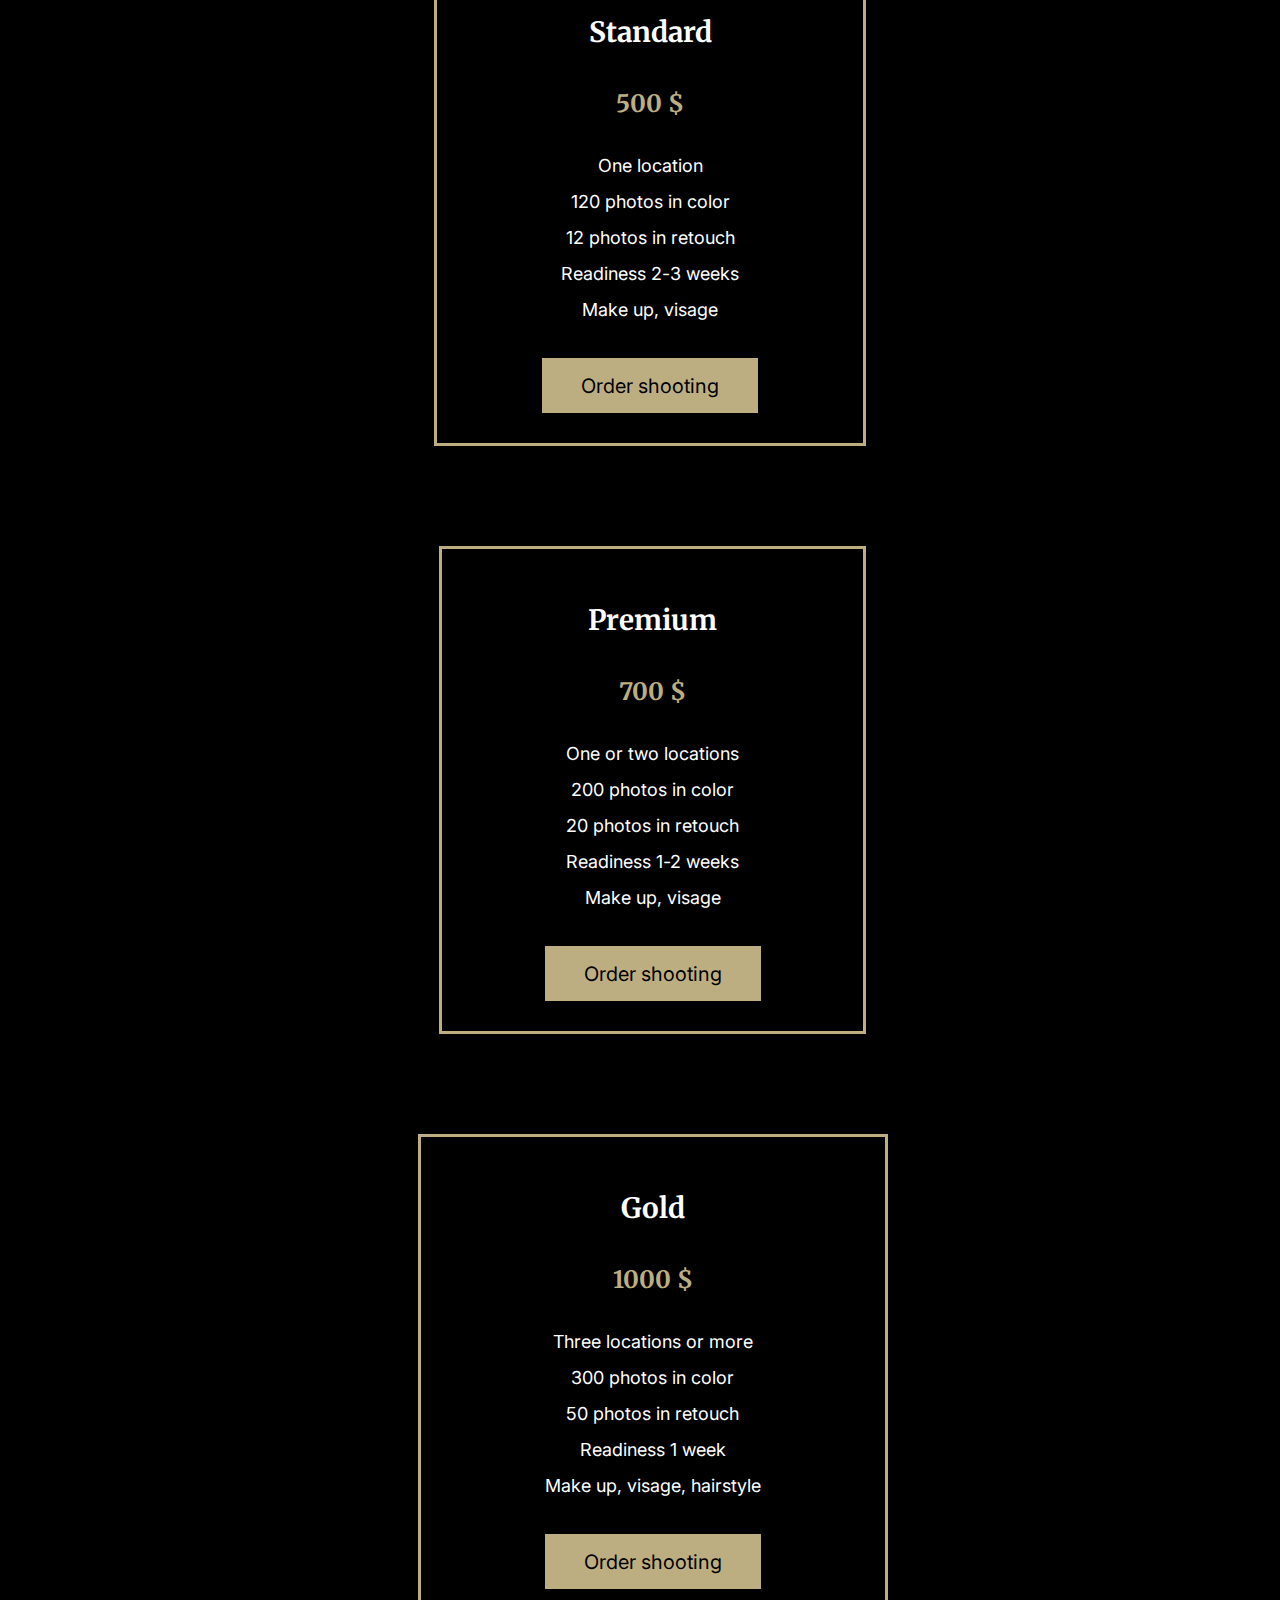
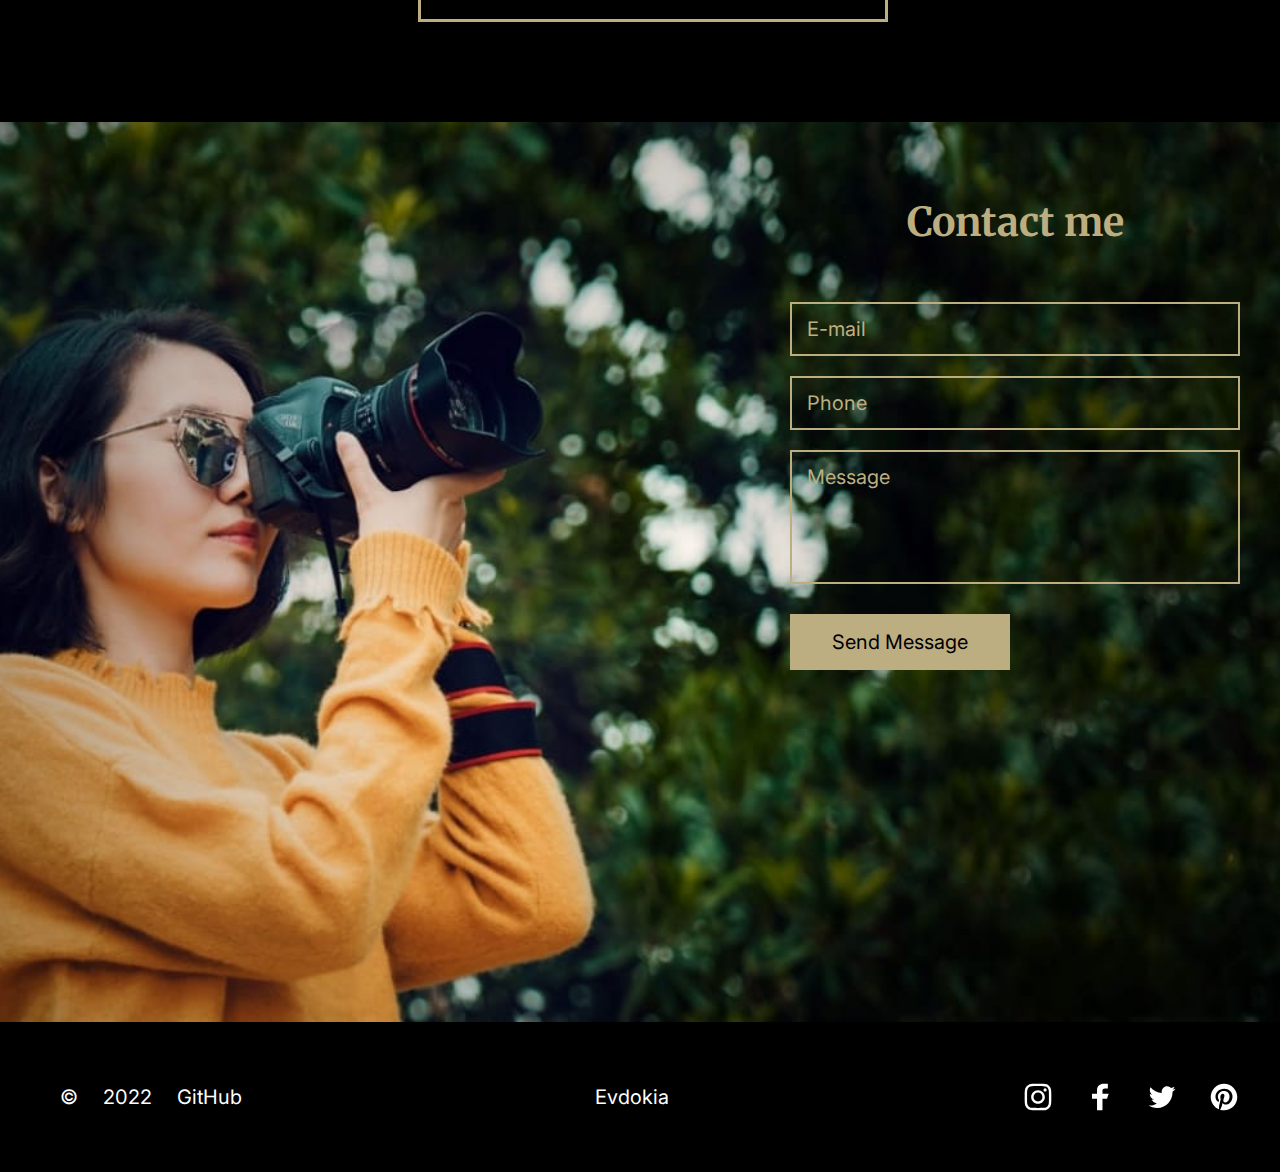
==== commit 90aac87b: "added smooth scroll" ====
--- a/test.html
+++ b/test.html
@@ -12,7 +12,7 @@
     <title>Portfolio</title>
 </head>
 <body>
-    <header class="header">
+    <header class="header" id = 'header'>
         <div class="header__top">
             <div class="container">
                 <div class="header__inner">
@@ -22,32 +22,32 @@
                     <nav class = 'menu'>
                         <ul class = 'menu__list'>
                             <li class = 'menu__item'>
-                                <a class = 'menu__item-link' data-i101="skills"  href="#">Skills</a>
-                            </li>
-                            <li class = 'menu__item'>
-                                <a class = 'menu__item-link' data-i101= 'portfolio' href="#">Portfolio</a>
-                            </li>
-                            <li class = 'menu__item'>
-                                <a class = 'menu__item-link' data-i101 = 'video' href="#">Video</a>
-                            </li>
-                            <li class = 'menu__item'>
-                                <a class = 'menu__item-link'  data-i101 = 'price' href="#">Price</a>
-                            </li>
-                            <li class = 'menu__item'>
-                                <a class = 'menu__item-link' data-i101 = 'contacts' href="#">Contacts</a>
-                            </li>
-
-                            <li class = 'menu__item'>
-                                <a class = 'menu__item-link EN' href="#">EN </a>
+                                <a class = 'menu__item-link' data-i101="skills"  href="#skills">Skills</a>
+                            </li>
+                            <li class = 'menu__item'>
+                                <a class = 'menu__item-link' data-i101= 'portfolio' href="#portfolio">Portfolio</a>
+                            </li>
+                            <li class = 'menu__item'>
+                                <a class = 'menu__item-link' data-i101 = 'video' href="#video">Video</a>
+                            </li>
+                            <li class = 'menu__item'>
+                                <a class = 'menu__item-link'  data-i101 = 'price' href="#price">Price</a>
+                            </li>
+                            <li class = 'menu__item'>
+                                <a class = 'menu__item-link' data-i101 = 'contacts' href="#contact">Contacts</a>
+                            </li>
+
+                            <li class = 'menu__item'>
+                                <a class = 'menu__item-language EN' href="#">EN </a>
                                 
-                                <a class = 'menu__item-link RU' href="#">RU</a>
-
-                            </li>
-
-                            <li class = 'menu__item'>
-                                <button class = 'menu__item-button'>
-                                    <img src = './img/theme_switcher.svg '  class = 'theme__img hover'>
-                                </button>
+                                <a class = 'menu__item-language RU' href="#">RU</a>
+
+                            </li>
+
+                            <li class = 'menu__item switcher'>
+                                <h2>Dark</h2>
+                                <input type="checkbox" class = 'toggle-btn'>
+                                <h2>Light</h2>
                             </li>
 
                         </ul>
@@ -57,7 +57,7 @@
         </div>
     </header> 
 
-     <section class = 'hero'>
+     <section class = 'hero' id = 'hero'>
         <div class="hero__content">
             <div class="container">
                 <div class="hero__inner">
@@ -69,7 +69,7 @@
         </div>
     </section> 
     
-    <section class = 'skills'>
+    <section class = 'skills' id = 'skills'>
         <div class="container">
             <div class="skills__inner">
                 <h2 class="skills__title title" data-i101="skills">Skills</h2>
@@ -99,7 +99,7 @@
         </div>
     </section> 
 
-    <section class="portfolio">
+    <section class="portfolio" id = 'portfolio'>
         <div class="portfolio__content" >
             <div class="container">
                 <div class="portfolio__inner">
@@ -137,7 +137,7 @@
         </div>
     </section> 
 
-    <section class="video">
+    <section class="video" id = 'video'>
         <div class="video__content">
             <div class="container">
                 <div class="video__inner">
@@ -147,15 +147,15 @@
                     <div class="video__background">
                         <img src="/img/video_bg.jpg" alt="video" class ='video__picture'>
                         <div class="video__button">
-                            <button class = 'video__btn' ><img src="/img/video_btn.svg" alt="btn" ></button>
-                        </div>
-                    </div>
-                </div>
-            </div>
-        </div>
-    </section> 
-
-    <section class="price">
+                            <button class = 'video__btn' ><img src="/img/video_btn.svg" alt="btn" data-hover="./img/Hover-image/play.svg" data-src ='/img/video_btn.svg' class ='hover'></button>
+                        </div>
+                    </div>
+                </div>
+            </div>
+        </div>
+    </section> 
+
+    <section class="price" id = 'price'>
         <div class="price__content">
             <div class="container">
                 <div class="price__inner">
@@ -206,7 +206,7 @@
 
     </section> 
 
-    <section class = 'contact'>
+    <section class = 'contact' id = 'contact'>
         <div class="contact__content">
             <div class="container">
                 <div class="contact__inner"> 
@@ -244,17 +244,17 @@
                     <div class="footer__item">
                         <div class="footer__item-container">
                             <a class = 'footer__item-link'>
-                                <img class = 'footer__item-img hover' src="./img/footer__pics/instagram_logo.svg" alt="logo">
-                            </a>
-                            <a class = 'footer__item-link'>
-                                <img class = 'footer__item-img hover' src="/img/footer__pics/facebook_logo.svg" alt="logo">
-
-                            </a>
-                            <a class = 'footer__item-link'>
-                                <img class = 'footer__item-img hover' src="/img/footer__pics/twitter_logo.svg" alt="logo">
-                            </a>
-                            <a class = 'footer__item-link'>
-                                <img class = 'footer__item-img hover' data-hover="./img/Hover-image/pinterest.svg" src="/img/footer__pics/pinterest__logo.svg" alt="logo">
+                                <img class = 'footer__item-img hover' src="./img/footer__pics/instagram_logo.svg" alt="logo" data-hover="./img/Hover-image/instagram.svg" data-src ="./img/footer__pics/instagram_logo.svg" >
+                            </a>
+                            <a class = 'footer__item-link'>
+                                <img class = 'footer__item-img hover' src="/img/footer__pics/facebook_logo.svg" alt="logo" data-hover="./img/Hover-image/facebook.svg" data-src ="/img/footer__pics/facebook_logo.svg">
+
+                            </a>
+                            <a class = 'footer__item-link'>
+                                <img class = 'footer__item-img hover' src="/img/footer__pics/twitter_logo.svg" alt="logo" data-hover="./img/Hover-image/twitter.svg" data-src ="/img/footer__pics/twitter_logo.svg" >
+                            </a>
+                            <a class = 'footer__item-link'>
+                                <img class = 'footer__item-img hover' data-hover="./img/Hover-image/pinterest.svg" src="/img/footer__pics/pinterest__logo.svg" data-src = '/img/footer__pics/pinterest__logo.svg' alt="logo">
                             </a>
                             
                             
--- a/test.css
+++ b/test.css
@@ -128,6 +128,48 @@
   background: url('./img/theme_switcher_black.svg');
 }
 
+.switcher{
+  display: flex;
+  align-items: center;
+  height: 50px;
+}
+
+.toggle-btn {
+  -webkit-appearance: none;
+  cursor: pointer;
+  font-weight: 100px;
+  font-size: Inter,sans-serif;
+  outline: none;
+  width: 80px;
+  height: 10px;
+  background-color: #373535;
+  border-radius: 10px;
+  position: relative;
+  transition: .4s;
+}
+
+.toggle-btn:before{
+  content: "";
+  position: absolute;
+  height: 10px;
+  width: 40px;
+  border-radius: 10px;
+  top: 0;
+  bottom: 0;
+  background-color: #000000;
+  transition: .4s;
+}
+
+.toggle-btn:checked {
+  background-color: #fcf4f4;
+}
+
+.toggle-btn:checked:before {
+  transform: translate(100%);
+  background-color: #212121;
+  transition: .4s;
+}
+
 
 
 .title::before,
@@ -183,6 +225,17 @@
     color:white;
     font-family: Inter,sans-serif;
 
+}
+
+.menu__item-language{
+    font-size: 20px;
+    line-height: 50px;
+    color:white;
+    font-family: Inter,sans-serif;
+
+}
+.menu__item-language:hover{
+  color:#BDAE82
 }
 
 .menu__item-link:hover{
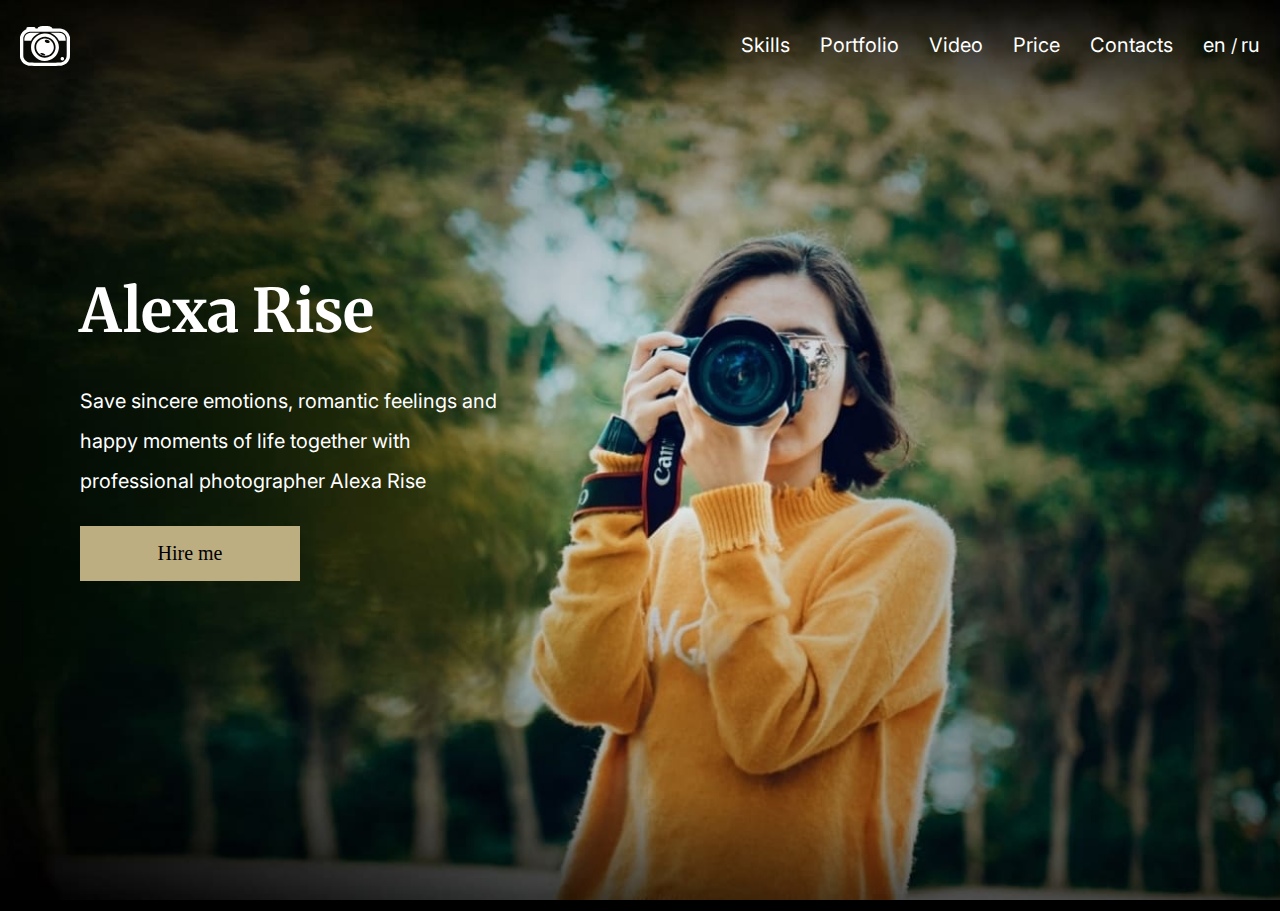
==== commit b5432715: "some small changes" ====
--- a/test.html
+++ b/test.html
@@ -38,38 +38,39 @@
                             </li>
 
                             <li class = 'menu__item'>
-                                <a class = 'menu__item-language EN' href="#">EN </a>
+                                <a class = 'menu__item-language EN' href="#">en </a>
                                 
-                                <a class = 'menu__item-language RU' href="#">RU</a>
-
-                            </li>
-
-                            <li class = 'menu__item switcher'>
+                                <a class = 'menu__item-language RU' href="#">ru</a>
+
+                            </li>
+
+                            <!-- <li class = 'menu__item switcher'>
                                 <h2>Dark</h2>
                                 <input type="checkbox" class = 'toggle-btn'>
                                 <h2>Light</h2>
-                            </li>
+                            </li> -->
 
                         </ul>
                     </nav>
                 </div>
             </div>
         </div>
+        <section class = 'hero' id = 'hero'>
+            <div class="hero__content">
+                <div class="container">
+                    <div class="hero__inner">
+                        <h1 class="header__title " data-i101="hero-title">Alexa Rise</h1>
+                        <h4 class="header__subtitle"data-i101="hero-text">Save sincere emotions, romantic feelings and happy moments of life together with professional photographer Alexa Rise</h4>
+                        <button class="header__button" data-i101="hire">Hire me</button>
+                    </div>
+                </div>
+            </div>
+        </section> 
     </header> 
 
-     <section class = 'hero' id = 'hero'>
-        <div class="hero__content">
-            <div class="container">
-                <div class="hero__inner">
-                    <h1 class="header__title " data-i101="hero-title">Alexa Rise</h1>
-                    <h4 class="header__subtitle"data-i101="hero-text">Save sincere emotions, romantic feelings and happy moments of life together with professional photographer Alexa Rise</h4>
-                    <button class="header__button" data-i101="hire">Hire me</button>
-                </div>
-            </div>
-        </div>
-    </section> 
+<!--      
     
-    <section class = 'skills' id = 'skills'>
+     <section class = 'skills' id = 'skills'>
         <div class="container">
             <div class="skills__inner">
                 <h2 class="skills__title title" data-i101="skills">Skills</h2>
@@ -98,7 +99,7 @@
             </div>  
         </div>
     </section> 
-
+    
     <section class="portfolio" id = 'portfolio'>
         <div class="portfolio__content" >
             <div class="container">
@@ -212,7 +213,7 @@
                 <div class="contact__inner"> 
                     <div class="contact__form">
                         <h2 class="contact__title" data-i101="contact-me">Contact me</h2>
-                        <form action="" method="post">
+                        <form class="form" method="post">
                             <input type="email" placeholder="E-mail" name = 'email' id = 'email' class = 'contact__email' data-i101="placeholder-email">
                             <input type="tel" name="tel" id="tel" placeholder="Phone" class = 'contact__phone' data-i101="placeholder-phone">
                             <textarea name="message" id="message" cols="10" rows="3" class = 'contact__textarea' placeholder="Message" data-i101="placeholder-textArea"></textarea>
@@ -265,7 +266,7 @@
             </div>
         </div>
         
-    </footer>  
+    </footer>    -->
             
 
     <script type='module' src= js/script.js "></script>        
--- a/test.css
+++ b/test.css
@@ -31,10 +31,7 @@
 
 /* Выставляем основные настройки по-умолчанию для body */
 body {
-  min-height: 100vh;
   scroll-behavior: smooth;
-  text-rendering: optimizeSpeed;
-  line-height: 1.5;
 }
 
 /* Удаляем стандартную стилизацию для всех ul и il, у которых есть атрибут class*/
@@ -80,55 +77,51 @@
 input:-webkit-autofill,
 input:-webkit-autofill:hover,
 input:-webkit-autofill:focus,
-input:-webkit-autofill:active  {
-     box-shadow: 0 0 0 30px inherit inset !important;
-}
-
-body{
+input:-webkit-autofill:active {
+  box-shadow: 0 0 0 30px inherit inset !important;
+}
+
+body {
   background-color: black;
-  color: white;;
-  text-align: center;
-}
-
-
-a{
-    text-decoration: none;
-    cursor: pointer;
-    
-
-}
-
-
-.container{
-    width: 1440px; /*seriously? maket already 1440px LOL*/
-    margin: 0 auto;
-    padding: 0 20px;
-}
-
-.title{
+  color: white;
+  text-align: center;
+}
+
+a {
+  text-decoration: none;
+  cursor: pointer;
+}
+
+.container {
+  max-width: 1440px; /*seriously? maket already 1440px LOL*/
+  margin: 0 auto;
+  padding: 0 20px;
+}
+
+.title {
   font-family: Merriweather;
   font-size: 40px;
   font-weight: 700;
   line-height: 80px;
   letter-spacing: 0em;
   text-align: center;
-  color:#BDAE82
-}
-
-.light__theme{
+  color: #bdae82;
+}
+
+.light__theme {
   background-color: rgb(255, 253, 253);
-  color:black;
-}
-
-.light:hover{
-  background: url('./img/theme_switcher_light.svg');
-}
-
-.black:hover{
-  background: url('./img/theme_switcher_black.svg');
-}
-
-.switcher{
+  color: black;
+}
+
+.light:hover {
+  background: url("./img/theme_switcher_light.svg");
+}
+
+.black:hover {
+  background: url("./img/theme_switcher_black.svg");
+}
+
+.switcher {
   display: flex;
   align-items: center;
   height: 50px;
@@ -138,17 +131,17 @@
   -webkit-appearance: none;
   cursor: pointer;
   font-weight: 100px;
-  font-size: Inter,sans-serif;
+  font-size: Inter, sans-serif;
   outline: none;
   width: 80px;
   height: 10px;
   background-color: #373535;
   border-radius: 10px;
   position: relative;
-  transition: .4s;
-}
-
-.toggle-btn:before{
+  transition: 0.4s;
+}
+
+.toggle-btn:before {
   content: "";
   position: absolute;
   height: 10px;
@@ -157,7 +150,7 @@
   top: 0;
   bottom: 0;
   background-color: #000000;
-  transition: .4s;
+  transition: 0.4s;
 }
 
 .toggle-btn:checked {
@@ -167,184 +160,157 @@
 .toggle-btn:checked:before {
   transform: translate(100%);
   background-color: #212121;
-  transition: .4s;
-}
-
-
+  transition: 0.4s;
+}
 
 .title::before,
 .title::after {
-    content: "";
-    display: inline-block;
-    vertical-align: middle;
-   
-    width: 350px;
-    height: 2px;
-    margin: 20px;
-    
-    background-color: #BDAE82;
-}
-
-.title::after{
-  background-color:#BDAE82;
-}
-
-.header__top{
-    background-image: url('./img/bg.jpg');
-    background-repeat: no-repeat;
-    background-position: center 0;
-    background-size: cover;
-}
-
-
-.header__inner{
-    padding-bottom: 20px;
-    padding-top: 20px;
-    margin: 0 20px 0 20px; /*margin sleva and sprava*/
-    display: flex;
-    align-items: center;                    
-    justify-content: space-between;
-     /*Jobaniy margin ( white shit was ) */
-}
-
-
-
-
-.menu__list{
-    display: flex;
-    list-style-type: none;
-}
-
-.menu__item + .menu__item{
-    margin-left: 30px;
-}
-
-.menu__item-link{
-    font-size: 20px;
-    line-height: 50px;
-    color:white;
-    font-family: Inter,sans-serif;
-
-}
-
-.menu__item-language{
-    font-size: 20px;
-    line-height: 50px;
-    color:white;
-    font-family: Inter,sans-serif;
-
-}
-.menu__item-language:hover{
-  color:#BDAE82
-}
-
-.menu__item-link:hover{
-  color:#bdae82;
-
-}
-
-.EN::after{
-  content: '/';
-  color:white;
+  content: "";
+  display: inline-block;
+  vertical-align: middle;
+
+  width: 350px;
+  height: 2px;
+  margin: 20px;
+
+  background-color: #bdae82;
+}
+
+.title::after {
+  background-color: #bdae82;
+}
+
+.header {
+  height: 100vh;
+  background-image: url("./img/bg.jpg");
+  background-repeat: no-repeat;
+  background-position: center center;
+  background-size: cover;
+}
+.header__inner {
+  padding: 20px 0 0;
+  display: flex;
+  align-items: center;
+  justify-content: space-between;
+}
+
+.menu__list {
+  display: flex;
+  list-style-type: none;
+}
+
+.menu__item + .menu__item {
+  margin-left: 30px;
+}
+
+.menu__item-link {
+  font-size: 20px;
+  line-height: 50px;
+  color: white;
+  font-family: Inter, sans-serif;
+}
+
+.menu__item-language {
+  font-size: 20px;
+  line-height: 50px;
+  color: white;
+  font-family: Inter, sans-serif;
+}
+.menu__item-language:hover {
+  color: #bdae82;
+}
+
+.menu__item-link:hover {
+  color: #bdae82;
+}
+
+.EN::after {
+  content: "/";
+  color: white;
   font-size: 18px;
 }
 
-.menu__item-button{
+.menu__item-button {
   cursor: pointer;
   background-color: inherit;
   border: none;
 }
 
-
-
 /*------------header looks good*/
 
-.hero__content{
-    height: 100vh;
-    background-image: url('./img/bg.jpg');
-    background-repeat: no-repeat;
-    background-position: center -90px;
-    background-size: cover;
-
-}
-    
-.hero__inner{
-    padding-top: 180px;
-    margin-left: 80px;
-    display: flex;
-    flex-direction: column;
-    max-width: 520px;
-}
-
-.header__title{
-    height: 120px;
-    font-family: 'Merriweather';
-    font-style: normal;
-    text-align: center;
-    font-weight: 700;
-    font-size: 60px;
-    color:white;
-    line-height: 120px;
-}
-
-.header__subtitle{
-    margin-top: 10px;
-    font-family: 'Inter';
-    font-style: normal;
-    font-weight: 400;
-    font-size: 20px;
-    line-height: 40px;
-    color:white;
-}
-
-.header__button{
-    margin-top: 25px;
-    width: 220px;
-    height: 55px;
-    background: #BDAE82;
-    border:none;
-    cursor:pointer;
-    font-size: 20px;
-    color:black;
-    text-align: center;
-}
-
-.header__button:hover{
-  color:white;
-}
-
-
+/* .hero__content {
+  height: 910px;
+  
+} */
+
+.hero__inner {
+  display: flex;
+  align-items: start;
+  flex-direction: column;
+  padding: 180px 0 330px 60px;
+  max-width: 500px;
+}
+
+.header__title {
+  font-family: "Merriweather";
+  font-weight: 700;
+  font-size: 60px;
+  color: white;
+  line-height: 120px;
+}
+
+.header__subtitle {
+  margin-top: 10px;
+  font-family: "Inter";
+  font-style: normal;
+  font-weight: 400;
+  font-size: 20px;
+  line-height: 40px;
+  text-align: left;
+  color: white;
+}
+
+.header__button {
+  margin-top: 25px;
+  width: 220px;
+  height: 55px;
+  background: #bdae82;
+  border: none;
+  cursor: pointer;
+  font-size: 20px;
+  color: black;
+  text-align: center;
+}
+
+.header__button:hover {
+  color: white;
+}
 
 /*SKILLS*/
 
-.skills{
-  padding: 200px 0 200px;
-}
-
-.skills__inner{
+.skills {
+  padding: 100px 0 110px;
+}
+
+.skills__inner {
   display: flex;
   align-items: center;
   justify-content: center;
 }
 
-.skills__title{
+.skills__title {
   position: relative;
-  font-family: Merriweather,sans-serif;
+  font-family: Merriweather, sans-serif;
   font-size: 40px;
   font-weight: 700;
   line-height: 80px;
   letter-spacing: 0em;
   text-align: center;
-  
-}
-
-
-
-.skills__items{
-  display: flex;
-  align-items: center;
-  justify-content: space-between;
-  flex-wrap: wrap;
+}
+
+.skills__items {
+  display: grid;
+  grid-template-columns: repeat(4, 1fr);
 }
 
 .skills__item {
@@ -356,121 +322,103 @@
   justify-content: space-between;
 }
 
-.skills__item-img{
+.skills__item-img {
   margin-bottom: 50px;
-  
-}
-
-.skills__item-title{
-  font-family: Inter,sans-serif;
+}
+
+.skills__item-title {
+  font-family: Inter, sans-serif;
   font-size: 20px;
   line-height: 40px;
   text-align: center;
-  
+
   margin-bottom: 20px;
 }
 
-.skills_item-text{
-  font-family: Inter,sans-serif;
+.skills_item-text {
+  font-family: Inter, sans-serif;
   font-size: 18px;
   line-height: 36px;
-  
-
 }
 
 /*PORTFOLIO*/
 
-
-
-.portfolio__inner{
+.portfolio__inner {
   display: flex;
   align-items: center;
   justify-content: center;
-  
-}
-
-.portfolio__btns{
+}
+
+.portfolio__btns {
   display: flex;
   justify-content: center;
-  margin-top: 60px;
-  
-}
-
-.portfolio__btn{
-  font-family: 'Inter';
-  font-style: normal;
-  max-width: 220px;
-  font-weight: 400;
+  margin: 60px 0;
+}
+
+.portfolio__btn {
+  font-family: "Inter";
+  /* max-width: 220px; */
   font-size: 20px;
   line-height: 40px;
   text-align: center;
   padding: 8px 79px;
   background: inherit;
-  border-color: #BDAE82;
+  border: 1px solid #bdae82;
+  gap: 5px;
+  color: #bdae82;
+}
+.portfolio__btn + .portfolio__btn {
   margin-left: 5px;
-  color:#BDAE82;
-         
-}
-.portfolio__btn + .portfolio__btn{
-  margin-left: 5px;
-}
-
-.portfolio__btn:hover{
-  color:white;
+}
+
+.portfolio__btn:hover {
+  color: white;
   cursor: pointer;
-  background-color: #BDAE82;
-}
-
-.portfolio__items{
+  background-color: #bdae82;
+}
+
+.portfolio__items {
   display: grid;
-  grid-template-columns: repeat(3,450px); /*3 строчки по 450 ширину*/
-  grid-template-rows: repeat(2,560px); /*3 СТОЛБА ТЕРОСА в 560пх* (2итема в колонки)/*/
+  grid-template-columns: repeat(3, 450px); /*3 строчки по 450 ширину*/
+  grid-template-rows: repeat(
+    2,
+    560px
+  ); /*3 СТОЛБА ТЕРОСА в 560пх* (2итема в колонки)/*/
   grid-gap: 25px;
   margin-top: 60px;
   justify-content: center;
-
-}
-
-.portfolio__item{
+}
+
+.portfolio__item {
   justify-content: space-between;
-
 }
 
 .active {
-  background-color: #BDAE82;
-  color:black;
-
+  background-color: #bdae82;
+  color: black;
 }
 
 /*VIDEO*/
 
-
-.video__title{
+.video__title {
   padding: 100px 0 60px;
 }
 
-
-.video__background{
+.video__background {
   position: relative;
   display: flex;
   align-items: center;
   justify-content: center;
 }
 
-
-
-.video__button{
+.video__button {
   position: absolute;
-  
-  
-  
-}
-
-.video__btn{
+}
+
+.video__btn {
   background-color: inherit;
-  border: none; 
+  border: none;
   cursor: pointer;
-
 }
 
 /*PRICE*/
@@ -479,84 +427,58 @@
   background-color: black;
 } */
 
-.price__title{
-  padding-top: 100px;
-  padding-bottom: 60px;
-}
-
-.price__items{
-  display: flex;
-  justify-content: center;
-  align-items: center;
-  text-align: center;
-}
-
-
-.price__item{
-  border: 3px solid #BDAE82;
+.price__title {
+  padding: 100px 0 60px;
+}
+
+.price__items {
+  display: grid;
+  grid-template-columns: repeat(3, 1fr);
+  gap: 25px;
+}
+
+.price__item {
+  border: 3px solid #bdae82;
   text-align: center;
   margin-bottom: 100px;
-  
-   /*top */
-  
-}
-
-
-.price__item + .price__item{
-  margin-left: 25px;
-}
-
-.price__item-title{
+  padding: 80px;
+
+  /*top */
+}
+
+.price__item-title {
   font-family: Merriweather;
   font-size: 28px;
   font-weight: 700;
   line-height: 56px;
-  letter-spacing: 0em;
-  text-align: center;
-  margin-top: 43px;
-  margin-bottom: 20px;
-  
-
-}
-
-.price__item-price{
+  text-align: center;
+}
+
+.price__item-price {
   font-family: Merriweather;
   font-size: 24px;
   font-weight: 700;
   line-height: 48px;
-  letter-spacing: 0em;
-  text-align: center;
-  color: #BDAE82;
-
-
-}
-
-.price__item:nth-child(1){
-  margin-left: 20px;
-}
-
-.price__item-text{
+  margin: 20px 0;
+  text-align: center;
+  color: #bdae82;
+}
+
+.price__item-text {
   display: flex;
   flex-direction: column;
-  padding: 20px 0 20px;
-  padding-left: 124px;
-  padding-right:124px;
-  
-}  
-
-.price__item-text span{
+}
+
+.price__item-text span {
   font-family: Inter;
   font-size: 18px;
-  font-weight: 400;
   line-height: 36px;
-  letter-spacing: 0em;
-  text-align: center;
-
-}
-
-.price__item-order{
-  color:black;
-  background-color: #BDAE82;
+  text-align: center;
+}
+
+.price__item-order {
+  color: black;
+  background-color: #bdae82;
   border: none;
   font-family: Inter;
   font-size: 20px;
@@ -564,102 +486,91 @@
   line-height: 40px;
   letter-spacing: 0em;
   text-align: center;
-  margin-top: 10px;
-  margin-bottom: 30px;
+  margin-top: 20px;
   padding: 8px 39px 7px;
+  cursor: pointer;
+}
+.price__item-order:hover {
+  color: #fff;
 }
 
 /*CONTACTS*/
 
-.contact{
+.contact {
   height: 100vh;
-  background-image: url('./img/contactsBG.jpg');
-  background-repeat: repeat;
+  width: 100%;
+  background-image: url("./img/contactsBG.jpg");
+  background-repeat: no-repeat;
   background-position: center 0;
   background-size: cover;
-  
-}
-
-.contact__title{
-  font-family: Merriweather,sans-serif;
-  font-weight:700;
-  font-size:40px;
+}
+
+.contact__title {
+  font-family: Merriweather, sans-serif;
+  font-weight: 700;
+  font-size: 40px;
   line-height: 80px;
-  padding-top:60px;
-  padding-bottom: 20px;
-
-  color:#BDAE82;
-
-}
-
-form{
+  padding: 60px 0 20px;
+  color: #bdae82;
+  text-align: left;
+}
+
+form {
   display: flex;
   flex-direction: column;
-  
-}
-
-.contact__form{
+}
+
+.contact__form {
   float: right;
   min-width: 450px;
 }
 
-
-
-.contact__email,.contact__phone
-{
+.contact__email,
+.contact__phone {
   width: 100%;
   margin-top: 20px;
   background-color: inherit;
-  border:2px solid #BDAE82;
-  color:white;
-  font-family: 'Inter';
+  border: 2px solid #bdae82;
+  color: white;
+  font-family: "Inter";
   font-style: normal;
   font-weight: 400;
   font-size: 20px;
   line-height: 40px;
   padding: 5px 5px;
-  
-
-}
-
-.contact__email::placeholder{
-  color:#BDAE82;
+}
+
+.contact__email::placeholder {
+  color: #bdae82;
   padding-left: 10px;
-  
-  
-  
-}
-
-.contact__phone::placeholder{
-  color:#BDAE82;
+}
+
+.contact__phone::placeholder {
+  color: #bdae82;
   padding-left: 10px;
-
-}
-
-.contact__textarea{
+}
+
+.contact__textarea {
   width: 100%;
   background-color: inherit;
-  border:2px solid #BDAE82;
-  color:white;
-  font-family: 'Inter';
+  border: 2px solid #bdae82;
+  color: white;
+  font-family: "Inter";
   font-style: normal;
   font-weight: 400;
   font-size: 20px;
   line-height: 40px;
   padding: 5px 5px;
-  margin-top: 20px;
-  margin-bottom: 30px;
+  margin: 20px 0 30px;
   resize: none;
-
-}
-
-.contact__textarea::placeholder{
-  color:#BDAE82;
+}
+
+.contact__textarea::placeholder {
+  color: #bdae82;
   padding-left: 10px;
 }
 
-.submit__button{
-  width: 220px;
+.submit__button {
   font-family: Inter;
   padding: 8px 40px;
   font-size: 20px;
@@ -667,124 +578,175 @@
   line-height: 40px;
   letter-spacing: 0em;
   text-align: center;
-  background-color: #BDAE82;
-  border:none;
-  color:black;
-
+  background-color: #bdae82;
+  border: none;
+  color: black;
+}
+.submit__button:hover {
+  cursor: pointer;
+  color: #fff;
 }
 
 /*FOOTER*/
 
-.footer{
+.footer {
   background-color: black;
 }
 
-.footer__items{
+.footer__items {
   display: flex;
   justify-content: space-between;
   align-items: center;
 }
 
-.footer__item{
+.footer__item {
   padding: 50px 0 50px;
-  font-family:Inter,san-serif;
+  font-family: Inter, san-serif;
   font-size: 20px;
   line-height: 50px;
-  color:white;
-}
-
-.footer__item-container{
-  display: flex;
-  
-}
-
-.footer__item-link + .footer__item-link{
-  margin-left: 30px;
-}
-
-.footer__item-text span{
+  color: white;
+}
+
+.footer__item-container {
+  display: flex;
+  gap: 30px;
+}
+
+.footer__item-text span {
   margin-left: 20px;
 }
 
 /*ADAPTIVE*/
-
-@media (max-width:1440px){
-  .container{
+@media screen and (max-width: 1240px) {
+  .header {
+    /* background-position-x: 300px; */
+    /* background-size: cover; */
+    /* background-size: contain; */
+  }
+}
+
+/* 
+  /* .container {
     width: calc(100% - 40px);
-
-  }
-
-  .skills__items{
+  } 
+
+  .header__top {
+    max-width: 100%;
+
+    background-position: center;
+    background-size: cover;
+  }
+
+  .skills__items {
     justify-content: space-around;
-    
-  }
-
-
-  .title{
+  }
+
+  .hero__inner {
+    max-width: 100%;
+    height: auto;
+    display: block;
+
+    align-items: center;
+  }
+
+  .hero__content {
+    background-position: center 0;
+  }
+
+  .header__button {
+    margin-bottom: 150px;
+  }
+
+  .title {
     display: flex;
     align-items: center;
     justify-content: center;
     width: 100%;
-    padding: 20px; 
-  }
-
-  .portfolio__items{
+    padding: 20px;
+  }
+
+  .portfolio__items {
     display: flex;
     flex-wrap: wrap;
     justify-content: center;
     align-items: center;
   }
 
-  .video__background{
-    margin: 0 calc(-50vw + 50%)
-  }
-  
+  .video__background {
+    margin: 0 calc(-50vw + 50%);
+  }
+
   .video__btn img {
     transform: scale(0.8);
   }
 
-  .price__items{
+  .price__items {
     display: flex;
     flex-direction: column;
     margin-left: 20px;
     margin-right: 20px;
   }
 
-  .contact{
-    background-position: top center;;
-
-  }
-  
-
-
-}
-
-
-@media(max-width:990px){
-  .title{
+  .header__top {
+    max-width: 100%;
+    height: auto;
+    background-position: center right;
+    background-size: c;
+  }
+
+  .hero__content {
+    max-width: 100%;
+    height: auto;
+    background-position: center right;
+  }
+
+  /* .contact{
+    width: 100%; 
+   min-height: auto;
+  }  
+}
+
+
+@media (max-width: 1232px) {
+  .hero__inner {
+    max-width: 45%;
+  }
+
+  .header__title {
+    font-size: 32px;
+  }
+  .header__subtitle {
+    font-size: 20px;
+  }
+  .header__button {
+    max-width: 100%;
+  }
+}
+
+@media (max-width: 990px) {
+  .title {
     display: flex;
     align-items: center;
     justify-content: center;
     width: 100%;
-    padding: 20px; 
-  }
-
-  .portfolio__btns{
+    padding: 20px;
+  }
+
+  .portfolio__btns {
     flex-wrap: wrap;
-    
   }
 
   .portfolio__btn {
     flex-basis: 45%;
     max-width: none;
-    margin-top:10px;
+    margin-top: 10px;
     padding: 8px 20px;
     font-size: 16px;
     line-height: 32px;
-    font-size:23px ;
-  }
-
-  .portfolio__items{
+    font-size: 23px;
+  }
+
+  .portfolio__items {
     display: flex;
     margin-left: 5px;
     margin-right: 5px;
@@ -798,37 +760,73 @@
     transform: scale(0.5);
   }
 
-  .contact{
+  contact{
     display: flex;
     flex-direction: column;
     justify-content: center;
     align-items: center;
-    max-width: 100%;
+    
     flex-wrap: wrap;
     
-  }
-}
-
-@media (max-width:665px){
-  .skills__items{
+  } 
+
+  .hero__content {
+    background-position: center 0;
+  }
+}
+
+@media (max-width: 665px) {
+  .skills__items {
     display: flex;
     flex-direction: column;
   }
   .video__btn img {
     transform: scale(0.4);
   }
-  
-
-}
-
-@media(max-width:520px){
-  .title{
+  .footer__items {
+    flex-direction: column;
+    justify-content: center;
+    align-items: center;
+    margin-top: 28px;
+  }
+
+  .footer__item {
+    padding: 0;
+  }
+  .footer__item-container {
+    margin-bottom: 42px;
+  }
+
+  .contact__form {
+    float: none;
+    width: 100%;
+    min-width: auto;
+    margin-top: 20px;
+  }
+
+  .hero__inner {
+    widows: 200px;
+  }
+
+  .header__subtitle {
+    font-size: 16px;
+    width: 100%;
+  }
+
+  .header__title {
+    width: 100%;
+    font-size: 23px;
+    max-height: 100%;
+    line-height: 60px;
+  }
+}
+
+@media (max-width: 520px) {
+  .title {
     width: 100%;
   }
   .video__btn img {
     transform: scale(0.3);
   }
-
-}
-
-/*PRICE SECTION SHOULD BE FIXED*/
+}
+ */
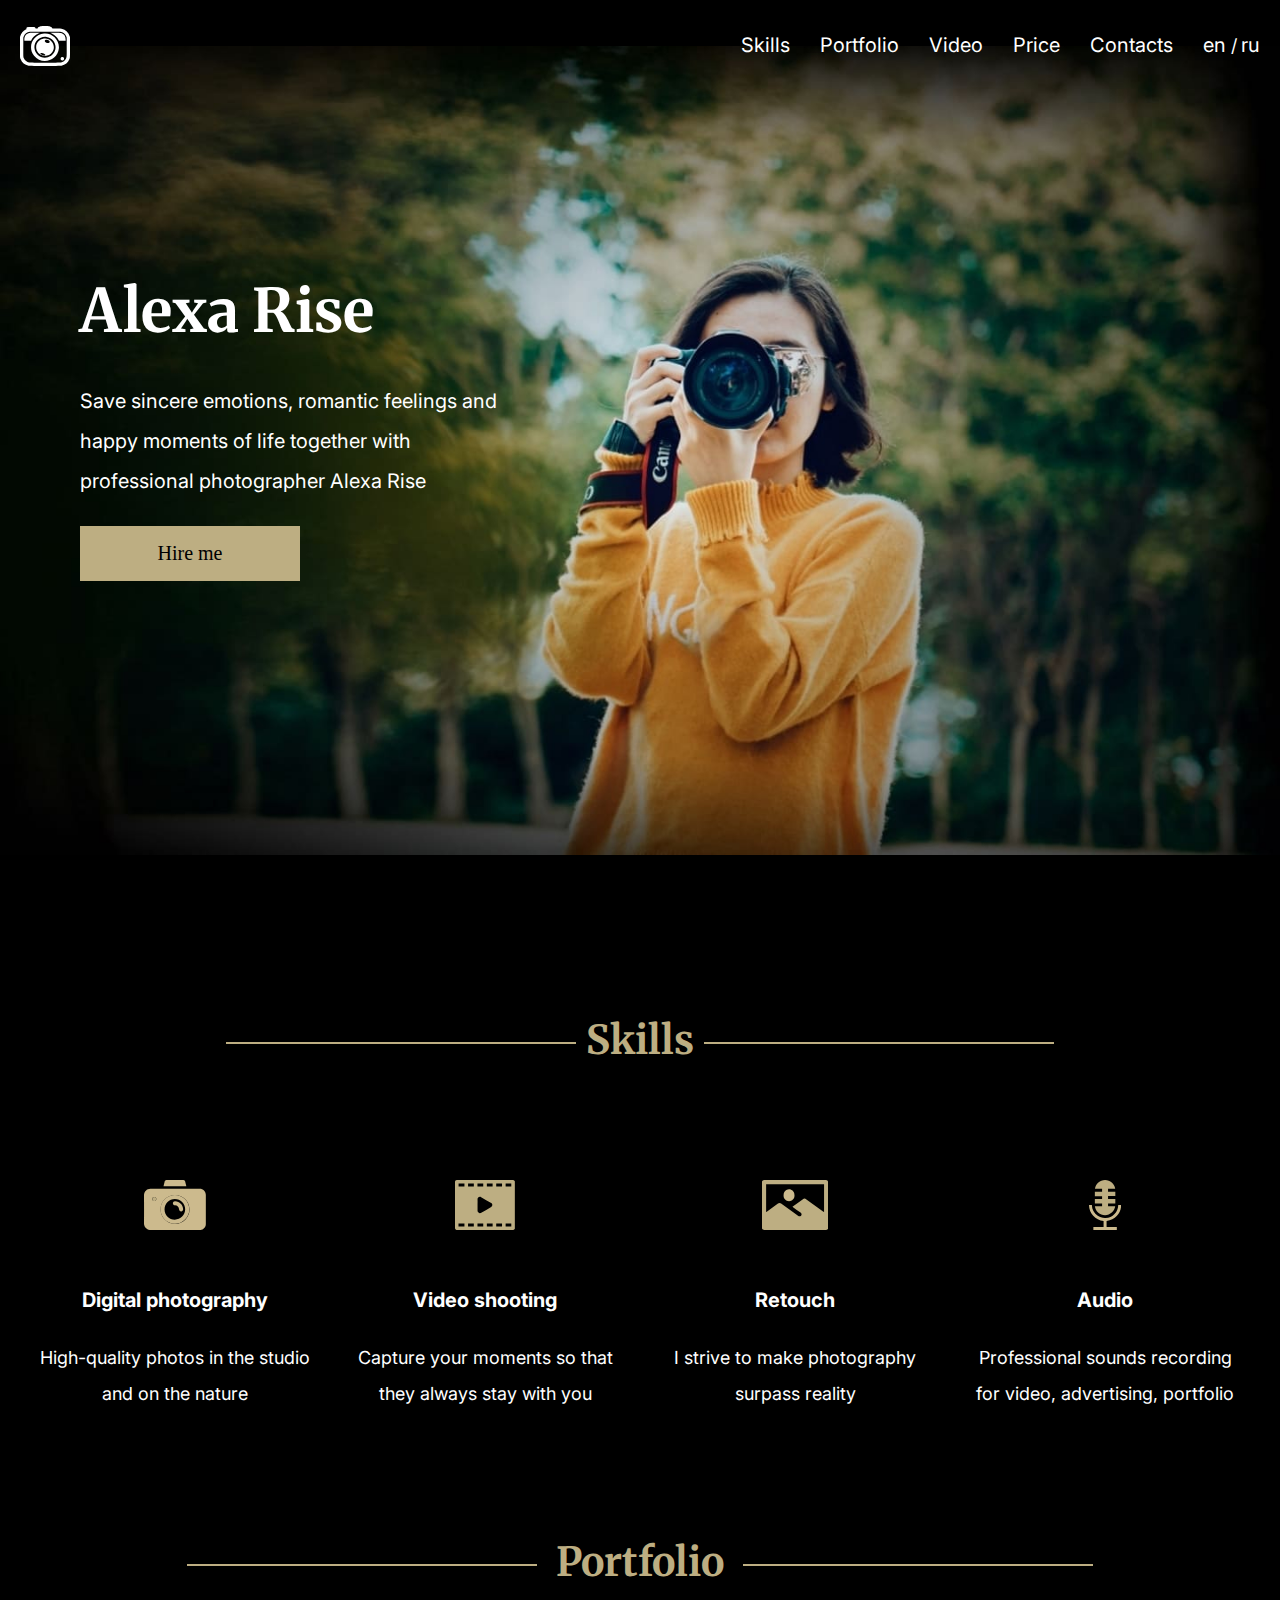
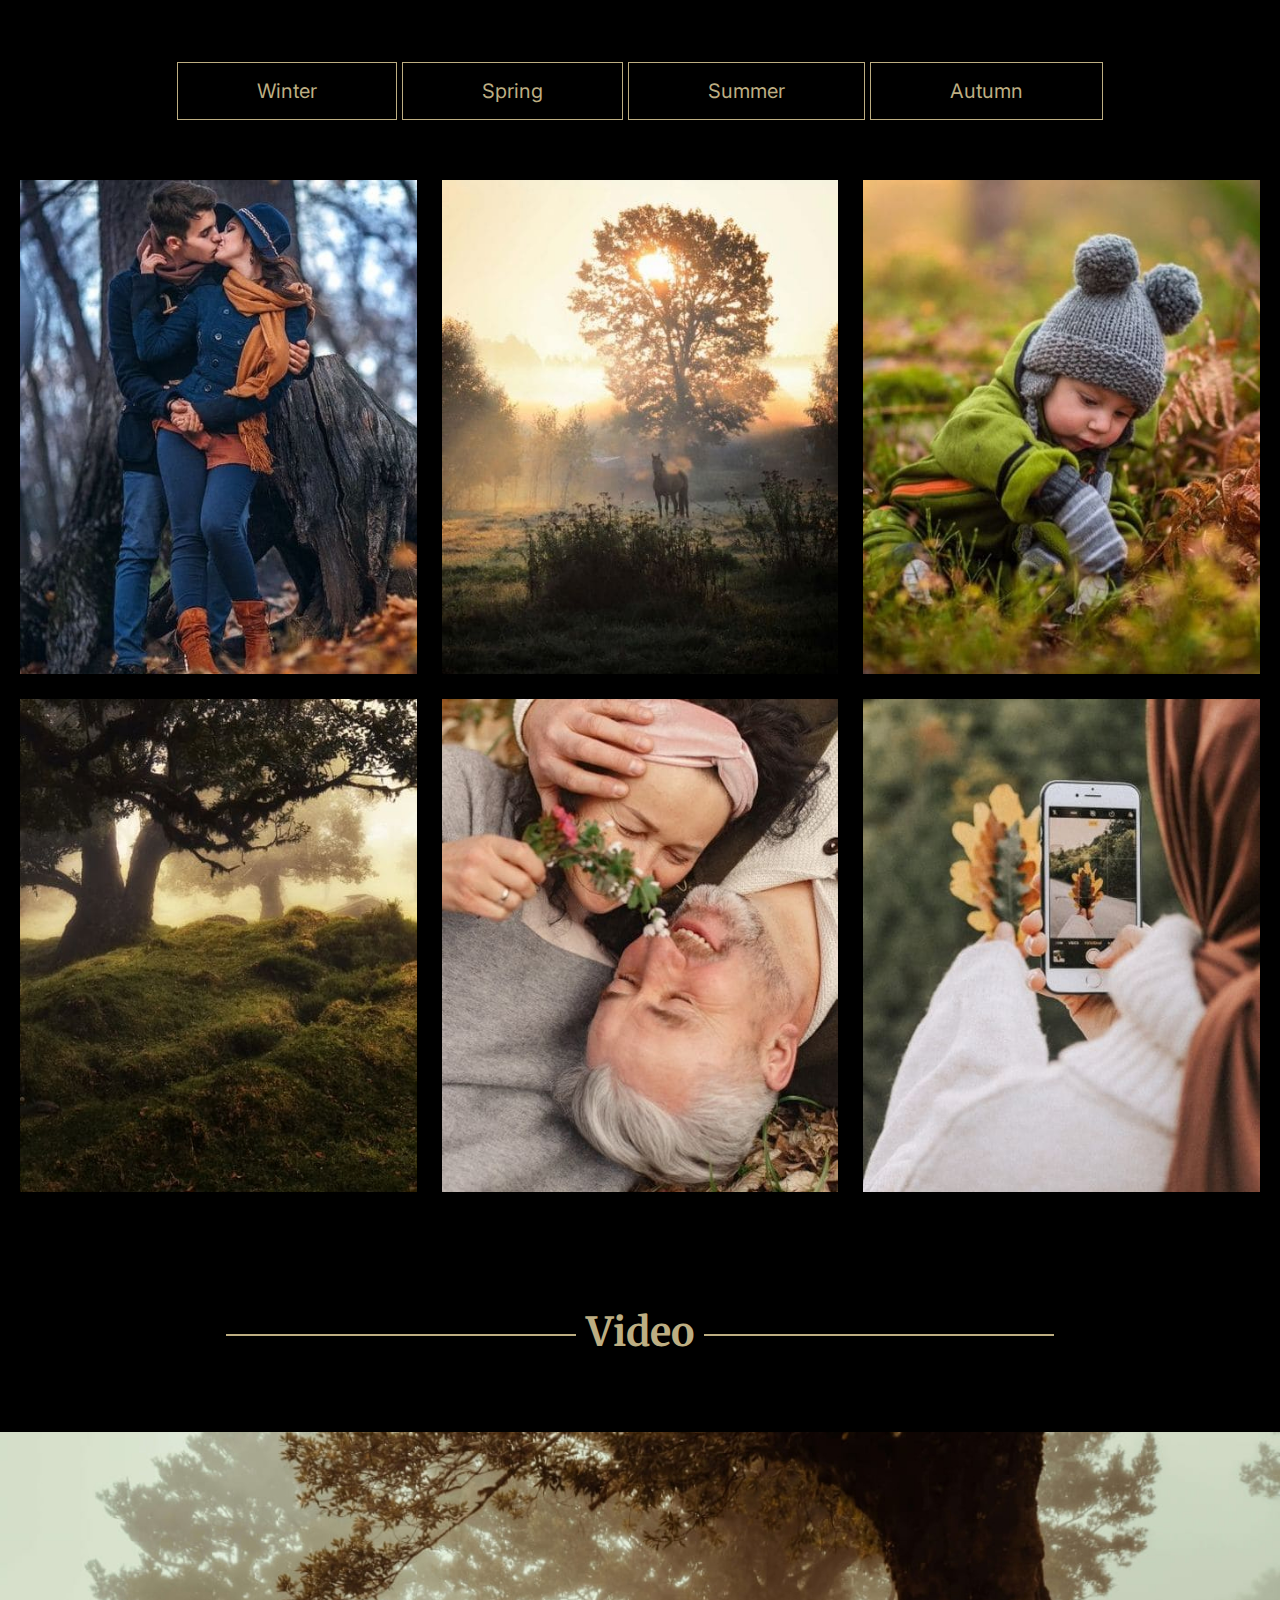
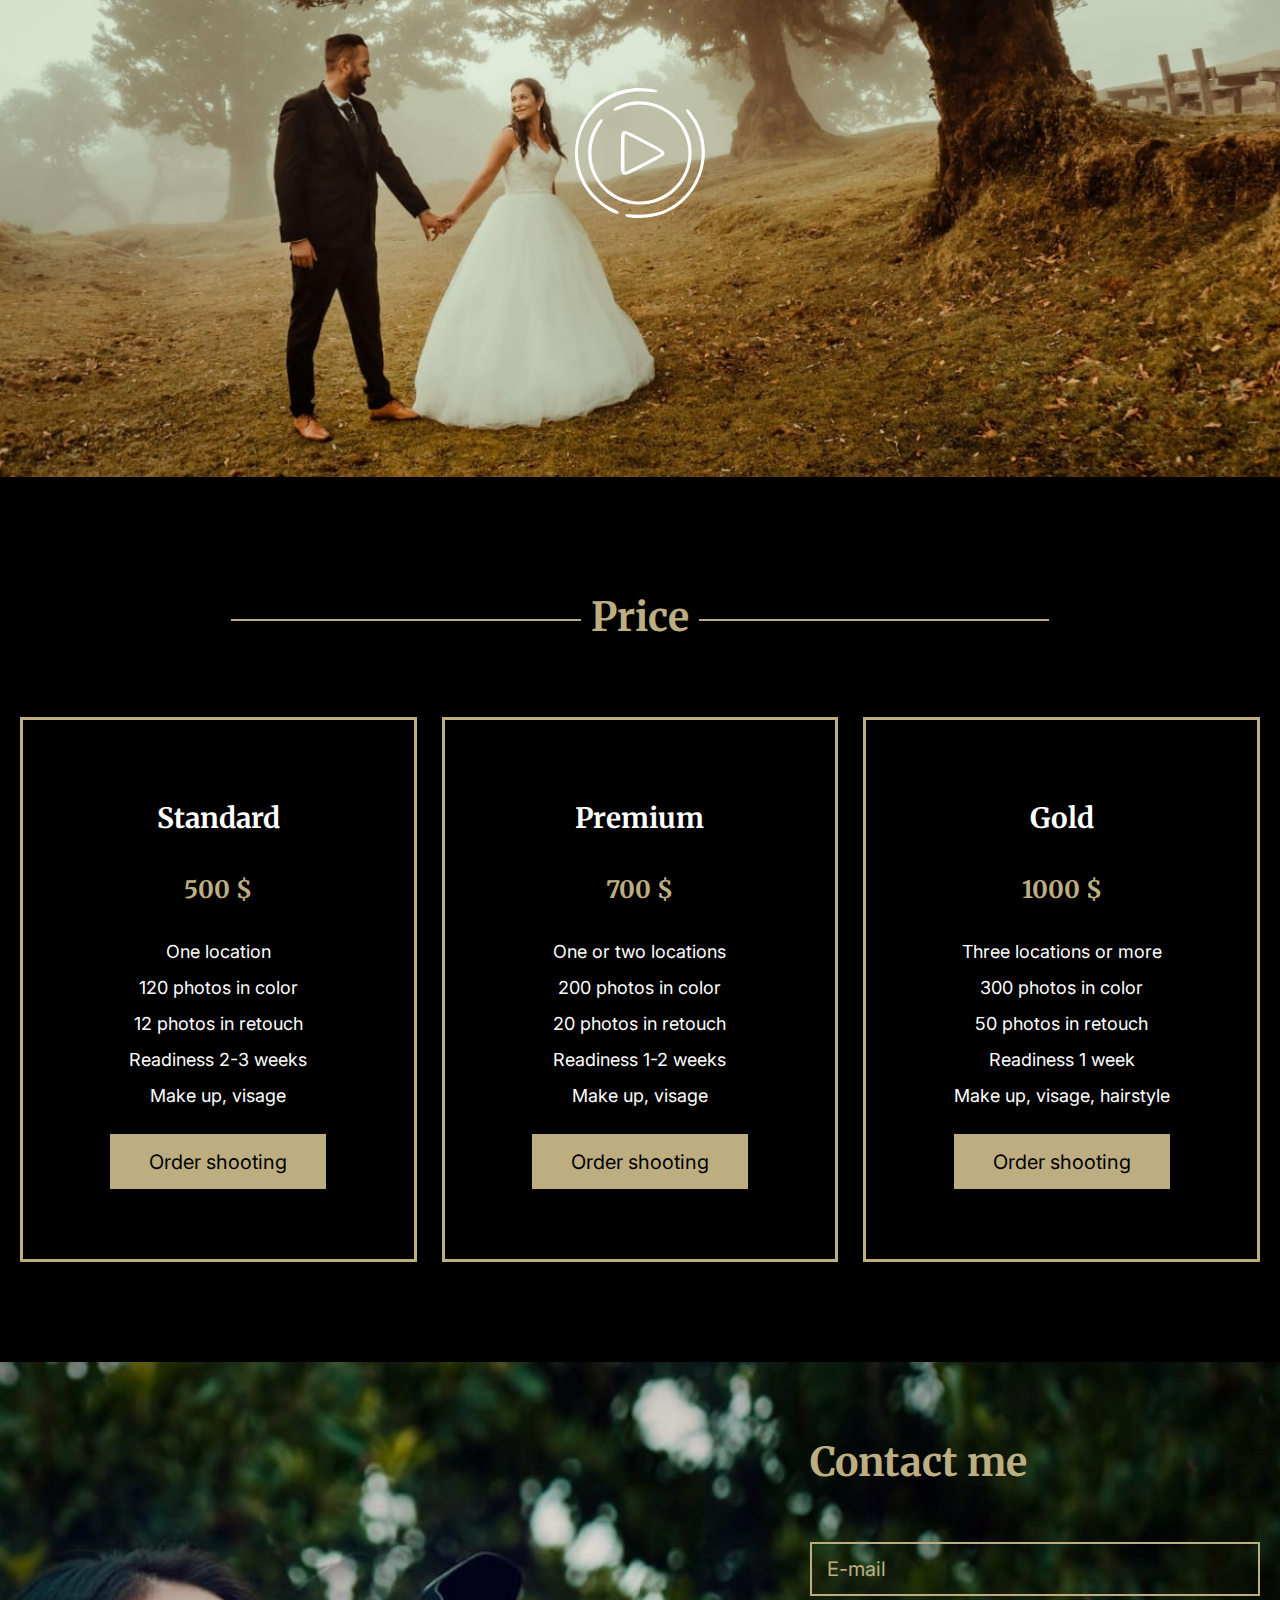
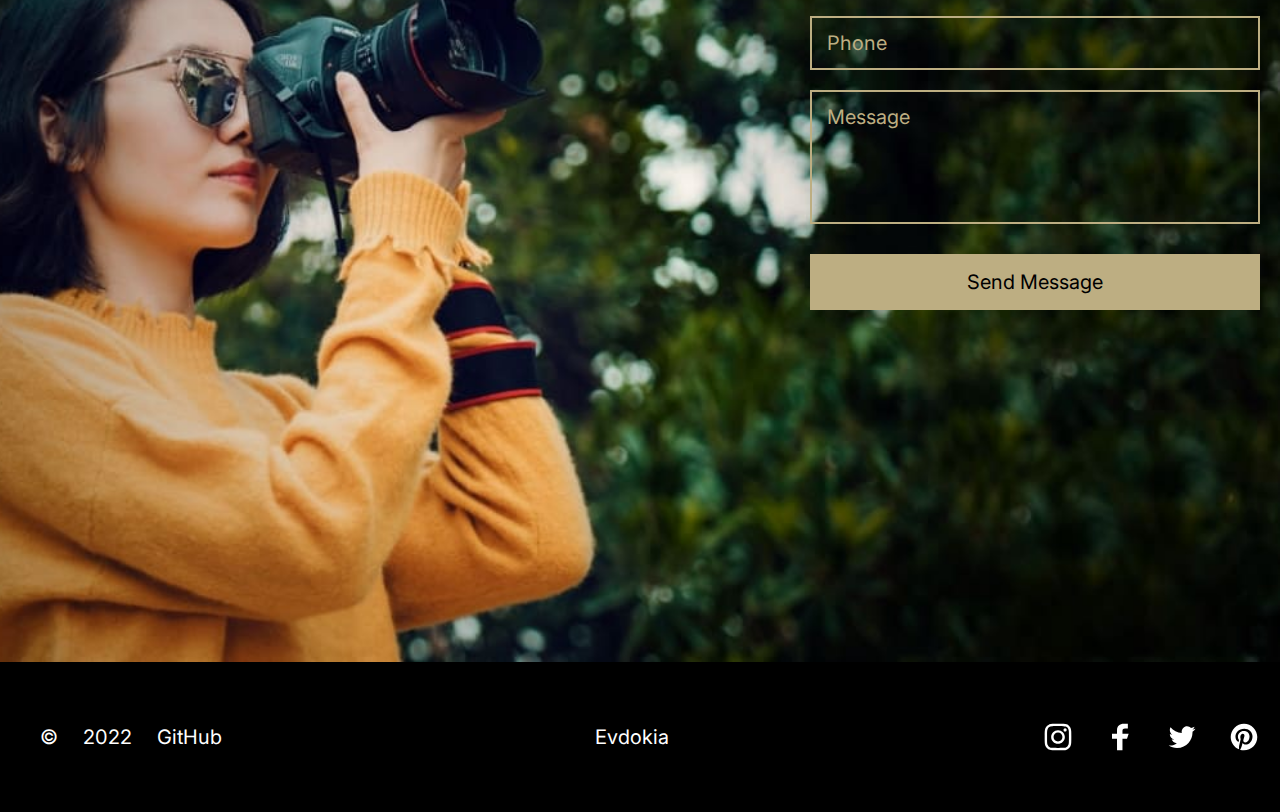
==== commit d76b93aa: "done but need some fix" ====
--- a/test.html
+++ b/test.html
@@ -1,274 +1,493 @@
 <!DOCTYPE html>
 <html lang="en">
-<head>
-    <meta charset="UTF-8">
-    <meta http-equiv="X-UA-Compatible" content="IE=edge">
-    <meta name="viewport" content="width=device-width, initial-scale=1.0">
-    <link rel="preconnect" href="https://fonts.googleapis.com">
-    <link rel="preconnect" href="https://fonts.gstatic.com" crossorigin>
-    <link href="https://fonts.googleapis.com/css2?family=Inter&display=swap" rel="stylesheet">
-    <link href="https://fonts.googleapis.com/css2?family=Merriweather:wght@700&display=swap" rel="stylesheet">
-    <link rel="stylesheet" href="test.css">
+  <head>
+    <meta charset="UTF-8" />
+    <meta http-equiv="X-UA-Compatible" content="IE=edge" />
+    <meta name="viewport" content="width=device-width, initial-scale=1.0" />
+    <link rel="preconnect" href="https://fonts.googleapis.com" />
+    <link rel="preconnect" href="https://fonts.gstatic.com" crossorigin />
+    <link
+      href="https://fonts.googleapis.com/css2?family=Inter&display=swap"
+      rel="stylesheet"
+    />
+    <link
+      href="https://fonts.googleapis.com/css2?family=Merriweather:wght@700&display=swap"
+      rel="stylesheet"
+    />
+    <link
+      href="https://fonts.googleapis.com/icon?family=Material+Icons"
+      rel="stylesheet"
+    />
+
+    <link rel="stylesheet" href="test.css" />
     <title>Portfolio</title>
-</head>
-<body>
-    <header class="header" id = 'header'>
-        <div class="header__top">
-            <div class="container">
-                <div class="header__inner">
-                    <a href="" class="logo">
-                        <img src="img/logo_unvisited.svg" data-hover="./img/Hover-image/logo.svg" data-src = 'img/logo_unvisited.svg' alt="logo" class = 'logo__image hover'> 
-                    </a>
-                    <nav class = 'menu'>
-                        <ul class = 'menu__list'>
-                            <li class = 'menu__item'>
-                                <a class = 'menu__item-link' data-i101="skills"  href="#skills">Skills</a>
-                            </li>
-                            <li class = 'menu__item'>
-                                <a class = 'menu__item-link' data-i101= 'portfolio' href="#portfolio">Portfolio</a>
-                            </li>
-                            <li class = 'menu__item'>
-                                <a class = 'menu__item-link' data-i101 = 'video' href="#video">Video</a>
-                            </li>
-                            <li class = 'menu__item'>
-                                <a class = 'menu__item-link'  data-i101 = 'price' href="#price">Price</a>
-                            </li>
-                            <li class = 'menu__item'>
-                                <a class = 'menu__item-link' data-i101 = 'contacts' href="#contact">Contacts</a>
-                            </li>
-
-                            <li class = 'menu__item'>
-                                <a class = 'menu__item-language EN' href="#">en </a>
-                                
-                                <a class = 'menu__item-language RU' href="#">ru</a>
-
-                            </li>
-
-                            <!-- <li class = 'menu__item switcher'>
-                                <h2>Dark</h2>
-                                <input type="checkbox" class = 'toggle-btn'>
-                                <h2>Light</h2>
-                            </li> -->
-
-                        </ul>
-                    </nav>
-                </div>
-            </div>
-        </div>
-        <section class = 'hero' id = 'hero'>
-            <div class="hero__content">
-                <div class="container">
-                    <div class="hero__inner">
-                        <h1 class="header__title " data-i101="hero-title">Alexa Rise</h1>
-                        <h4 class="header__subtitle"data-i101="hero-text">Save sincere emotions, romantic feelings and happy moments of life together with professional photographer Alexa Rise</h4>
-                        <button class="header__button" data-i101="hire">Hire me</button>
-                    </div>
-                </div>
-            </div>
-        </section> 
-    </header> 
-
-<!--      
-    
-     <section class = 'skills' id = 'skills'>
+  </head>
+  <body>
+    <header class="header" id="header">
+      <div class="header__top">
+        <div class="humberger__menu hidden">
+          <button class="hamburger">
+            <!-- material icons https://material.io/resources/icons/ -->
+            <i class="menuIcon material-icons">menu</i>
+            <i class="closeIcon material-icons">close</i>
+          </button>
+          <ul class="menu__mobile">
+            <li><a class="menu__item-link" href="#skills">Skills</a></li>
+            <li><a class="menu__item-link" href="#portfolio">Portfolio</a></li>
+            <li><a class="menu__item-link" href="#video">Video</a></li>
+            <li><a class="menu__item-link" href="#price">Price</a></li>
+            <li><a class="menu__item-link" href="#contact">Contacts</a></li>
+          </ul>
+        </div>
+
         <div class="container">
-            <div class="skills__inner">
-                <h2 class="skills__title title" data-i101="skills">Skills</h2>
-            </div>
-            <div class="skills__items">
-                <div class="skills__item">
-                    <img class = 'skills__item-img' src = 'img/camera.svg' alt = 'camera'>
-                    <h4 class="skills__item-title"data-i101='skill-title-1'>Digital photography</h4>
-                    <p class ='skills_item-text'data-i101='skill-text-1'>High-quality photos in the studio <br> and on the nature</p>
-                </div>
-                <div class="skills__item">
-                    <img class = 'skills__item-img' src = 'img/video_icon.svg' alt = 'camera'>
-                    <h4 class="skills__item-title" data-i101="skill-title-2">Video shooting</h4>
-                    <p class ='skills_item-text' data-i101="skill-text-2">Capture your moments so that <br> they always stay with you</p>
-                </div>
-                <div class="skills__item">
-                    <img class = 'skills__item-img' src = 'img/retouch_logo.svg' alt = 'camera'>
-                    <h4 class="skills__item-title" data-i101='skill-title-3' >Retouch</h4>
-                    <p class ='skills_item-text' data-i101="skill-text-3">I strive to make photography <br> surpass reality</p>
-                </div>
-                <div class="skills__item">
-                    <img class = 'skills__item-img' src = 'img/audio_logo.svg' alt = 'audio logo'>
-                    <h4 class="skills__item-title" data-i101="skill-title-4">Audio</h4>
-                    <p class ='skills_item-text' data-i101="skill-text-4">Professional sounds recording <br> for video, advertising, portfolio</p>
-                </div>
-            </div>  
-        </div>
-    </section> 
-    
-    <section class="portfolio" id = 'portfolio'>
-        <div class="portfolio__content" >
-            <div class="container">
-                <div class="portfolio__inner">
-                    <h2 class="portfolio__title title" data-i101= 'portfolio'>Portfolio</h2>
-                </div>
-                <div class="portfolio__btns">
-                    <button class="portfolio__btn" data-i101="winter">Winter</button>
-                    <button class="portfolio__btn" data-i101="spring">Spring</button>
-                    <button class="portfolio__btn" data-i101="summer">Summer</button>
-                    <button class="portfolio__btn" data-i101="autumn">Autumn</button>
-                </div>
-            </div>
-            <div class="portfolio__items">
-                <div class="portfolio__item">
-                    <img src="/img/portfolio-image/autumn/img1.jpg" alt="image" class = 'portfolio__img' >
-                </div>
-                <div class="portfolio__item">
-                    <img src="/img/portfolio-image/autumn/img2.jpg" alt="image" class = 'portfolio__img'>
-                </div>
-                <div class="portfolio__item">
-                    <img src="/img/portfolio-image/autumn/img3.jpg" alt="image" class = 'portfolio__img'>
-                </div>
-                <div class="portfolio__item">
-                    <img src="/img/portfolio-image/autumn/img4.jpg" alt="image" class = 'portfolio__img'>
-                </div>
-                <div class="portfolio__item">
-                    <img src="/img/portfolio-image/autumn/img5.jpg" alt="image" class = 'portfolio__img'>
-                </div>
-                <div class="portfolio__item">
-                    <img src="/img/portfolio-image/autumn/img6.jpg" alt="image" class = 'portfolio__img'>
-                </div>
-                
-            </div>
-
-        </div>
-    </section> 
-
-    <section class="video" id = 'video'>
-        <div class="video__content">
-            <div class="container">
-                <div class="video__inner">
-                    <h2 class="video__title title" data-i101="video">Video</h2>
-                </div>
-                <div class="video__items">
-                    <div class="video__background">
-                        <img src="/img/video_bg.jpg" alt="video" class ='video__picture'>
-                        <div class="video__button">
-                            <button class = 'video__btn' ><img src="/img/video_btn.svg" alt="btn" data-hover="./img/Hover-image/play.svg" data-src ='/img/video_btn.svg' class ='hover'></button>
-                        </div>
-                    </div>
-                </div>
-            </div>
-        </div>
-    </section> 
-
-    <section class="price" id = 'price'>
-        <div class="price__content">
-            <div class="container">
-                <div class="price__inner">
-                    <h2 class="price__title title">Price</h2>
-                </div>
-                <div class="price__items">
-                    <div class="price__item">
-                        <h4 class="price__item-title">Standard</h4>
-                        <p class="price__item-price">500 $</p>
-                        <div class="price__item-text">
-                           <span data-i101="price-description-1-span-1"> One location</span>
-                           <span data-i101="price-description-1-span-2"> 120 photos in color</span>
-                           <span data-i101="price-description-1-span-3"> 12 photos in retouch</span>
-                           <span data-i101="price-description-1-span-4"> Readiness 2-3 weeks</span>
-                           <span data-i101="price-description-1-span-5"> Make up, visage</span>
-                        </div>
-                        
-                        <button class="price__item-order" data-i101="order">Order shooting</button>
-                        
-                    </div>
-                    <div class="price__item">
-                        <h4 class="price__item-title">Premium</h4>
-                        <p class="price__item-price">700 $</p>
-                        <div class ="price__item-text">
-                            <span data-i101="price-description-2-span-1" >One or two locations</span>
-                            <span data-i101="price-description-2-span-2">200 photos in color</span>
-                            <span data-i101="price-description-2-span-3">20 photos in retouch</span>
-                            <span data-i101="price-description-2-span-4">Readiness 1-2 weeks</span>
-                            <span data-i101="price-description-2-span-5">Make up, visage</span>
-                        </div>
-                        <button class="price__item-order" data-i101="order">Order shooting</button>
-                    </div>
-                    <div class="price__item">
-                        <h4 class="price__item-title">Gold</h4>
-                        <p class="price__item-price">1000 $</p>
-                        <div class="price__item-text">
-                            <span data-i101="price-description-3-span-1">Three locations or more</span>
-                            <span data-i101="price-description-3-span-2">300 photos in color</span>
-                            <span data-i101="price-description-3-span-3">50 photos in retouch</span>
-                            <span data-i101="price-description-3-span-4">Readiness 1 week</span>
-                            <span data-i101="price-description-3-span-5">Make up, visage, hairstyle</span>
-                        </div>
-                        <button class="price__item-order" data-i101="order">Order shooting</button>
-                    </div>
-                </div>
-            </div>
-        </div>
-
-    </section> 
-
-    <section class = 'contact' id = 'contact'>
-        <div class="contact__content">
-            <div class="container">
-                <div class="contact__inner"> 
-                    <div class="contact__form">
-                        <h2 class="contact__title" data-i101="contact-me">Contact me</h2>
-                        <form class="form" method="post">
-                            <input type="email" placeholder="E-mail" name = 'email' id = 'email' class = 'contact__email' data-i101="placeholder-email">
-                            <input type="tel" name="tel" id="tel" placeholder="Phone" class = 'contact__phone' data-i101="placeholder-phone">
-                            <textarea name="message" id="message" cols="10" rows="3" class = 'contact__textarea' placeholder="Message" data-i101="placeholder-textArea"></textarea>
-                            <button class = 'submit__button' data-i101="send-message">Send Message</button>
-                        </form>
-                    </div>
-                    
-                </div>
-            </div>
-        </div>
+          <div class="header__inner">
+            <a href="" class="logo">
+              <img
+                src="img/logo_unvisited.svg"
+                data-hover="./img/Hover-image/logo.svg"
+                data-src="img/logo_unvisited.svg"
+                alt="logo"
+                class="logo__image hover"
+              />
+            </a>
+            <nav class="menu">
+              <ul class="menu__list">
+                <li class="menu__item">
+                  <a class="menu__item-link" data-i101="skills" href="#skills"
+                    >Skills</a
+                  >
+                </li>
+                <li class="menu__item">
+                  <a
+                    class="menu__item-link"
+                    data-i101="portfolio"
+                    href="#portfolio"
+                    >Portfolio</a
+                  >
+                </li>
+                <li class="menu__item">
+                  <a class="menu__item-link" data-i101="video" href="#video"
+                    >Video</a
+                  >
+                </li>
+                <li class="menu__item">
+                  <a class="menu__item-link" data-i101="price" href="#price"
+                    >Price</a
+                  >
+                </li>
+                <li class="menu__item">
+                  <a
+                    class="menu__item-link"
+                    data-i101="contacts"
+                    href="#contact"
+                    >Contacts</a
+                  >
+                </li>
+
+                <li class="menu__item">
+                  <a class="menu__item-language EN" href="#">en </a>
+
+                  <a class="menu__item-language RU" href="#">ru</a>
+                </li>
+              </ul>
+            </nav>
+          </div>
+        </div>
+      </div>
+      <section class="hero" id="hero">
+        <div class="hero__content">
+          <div class="container">
+            <div class="hero__inner">
+              <h1 class="header__title" data-i101="hero-title">Alexa Rise</h1>
+              <h4 class="header__subtitle" data-i101="hero-text">
+                Save sincere emotions, romantic feelings and happy moments of
+                life together with professional photographer Alexa Rise
+              </h4>
+              <button class="header__button" data-i101="hire">Hire me</button>
+            </div>
+          </div>
+        </div>
+      </section>
+    </header>
+
+    <section class="skills" id="skills">
+      <div class="container">
+        <div class="skills__inner">
+          <h2 class="skills__title title" data-i101="skills">Skills</h2>
+        </div>
+        <div class="skills__items">
+          <div class="skills__item">
+            <img class="skills__item-img" src="img/camera.svg" alt="camera" />
+            <h4 class="skills__item-title" data-i101="skill-title-1">
+              Digital photography
+            </h4>
+            <p class="skills_item-text" data-i101="skill-text-1">
+              High-quality photos in the studio <br />
+              and on the nature
+            </p>
+          </div>
+          <div class="skills__item">
+            <img
+              class="skills__item-img"
+              src="img/video_icon.svg"
+              alt="camera"
+            />
+            <h4 class="skills__item-title" data-i101="skill-title-2">
+              Video shooting
+            </h4>
+            <p class="skills_item-text" data-i101="skill-text-2">
+              Capture your moments so that <br />
+              they always stay with you
+            </p>
+          </div>
+          <div class="skills__item">
+            <img
+              class="skills__item-img"
+              src="img/retouch_logo.svg"
+              alt="camera"
+            />
+            <h4 class="skills__item-title" data-i101="skill-title-3">
+              Retouch
+            </h4>
+            <p class="skills_item-text" data-i101="skill-text-3">
+              I strive to make photography <br />
+              surpass reality
+            </p>
+          </div>
+          <div class="skills__item">
+            <img
+              class="skills__item-img"
+              src="img/audio_logo.svg"
+              alt="audio logo"
+            />
+            <h4 class="skills__item-title" data-i101="skill-title-4">Audio</h4>
+            <p class="skills_item-text" data-i101="skill-text-4">
+              Professional sounds recording <br />
+              for video, advertising, portfolio
+            </p>
+          </div>
+        </div>
+      </div>
+    </section>
+
+    <section class="portfolio" id="portfolio">
+      <div class="portfolio__content">
+        <div class="container">
+          <div class="portfolio__inner">
+            <h2 class="portfolio__title title" data-i101="portfolio">
+              Portfolio
+            </h2>
+          </div>
+          <div class="portfolio__btns">
+            <button class="portfolio__btn" data-i101="winter">Winter</button>
+            <button class="portfolio__btn" data-i101="spring">Spring</button>
+            <button class="portfolio__btn" data-i101="summer">Summer</button>
+            <button class="portfolio__btn" data-i101="autumn">Autumn</button>
+          </div>
+          <div class="portfolio__items">
+            <div class="portfolio__item">
+              <img
+                src="/img/portfolio-image/autumn/img1.jpg"
+                alt="image"
+                class="portfolio__img"
+              />
+            </div>
+            <div class="portfolio__item">
+              <img
+                src="/img/portfolio-image/autumn/img2.jpg"
+                alt="image"
+                class="portfolio__img"
+              />
+            </div>
+            <div class="portfolio__item">
+              <img
+                src="/img/portfolio-image/autumn/img3.jpg"
+                alt="image"
+                class="portfolio__img"
+              />
+            </div>
+            <div class="portfolio__item">
+              <img
+                src="/img/portfolio-image/autumn/img4.jpg"
+                alt="image"
+                class="portfolio__img"
+              />
+            </div>
+            <div class="portfolio__item">
+              <img
+                src="/img/portfolio-image/autumn/img5.jpg"
+                alt="image"
+                class="portfolio__img"
+              />
+            </div>
+            <div class="portfolio__item">
+              <img
+                src="/img/portfolio-image/autumn/img6.jpg"
+                alt="image"
+                class="portfolio__img"
+              />
+            </div>
+          </div>
+        </div>
+        <!-- <div class="portfolio__items">
+          <div class="portfolio__item">
+            <img
+              src="/img/portfolio-image/autumn/img1.jpg"
+              alt="image"
+              class="portfolio__img"
+            />
+          </div>
+          <div class="portfolio__item">
+            <img
+              src="/img/portfolio-image/autumn/img2.jpg"
+              alt="image"
+              class="portfolio__img"
+            />
+          </div>
+          <div class="portfolio__item">
+            <img
+              src="/img/portfolio-image/autumn/img3.jpg"
+              alt="image"
+              class="portfolio__img"
+            />
+          </div>
+          <div class="portfolio__item">
+            <img
+              src="/img/portfolio-image/autumn/img4.jpg"
+              alt="image"
+              class="portfolio__img"
+            />
+          </div>
+          <div class="portfolio__item">
+            <img
+              src="/img/portfolio-image/autumn/img5.jpg"
+              alt="image"
+              class="portfolio__img"
+            />
+          </div>
+          <div class="portfolio__item">
+            <img
+              src="/img/portfolio-image/autumn/img6.jpg"
+              alt="image"
+              class="portfolio__img"
+            />
+          </div>
+        </div> -->
+      </div>
+    </section>
+
+    <section class="video" id="video">
+      <div class="video__content">
+        <div class="video__inner">
+          <h2 class="video__title title" data-i101="video">Video</h2>
+        </div>
+        <div class="video__items">
+          <div class="video__background">
+            <img src="/img/video_bg.jpg" alt="video" class="video__picture" />
+            <div class="video__button">
+              <button class="video__btn">
+                <img
+                  src="/img/video_btn.svg"
+                  alt="btn"
+                  data-hover="./img/Hover-image/play.svg"
+                  data-src="/img/video_btn.svg"
+                  class="hover"
+                />
+              </button>
+            </div>
+          </div>
+        </div>
+      </div>
+    </section>
+
+    <section class="price" id="price">
+      <div class="price__content">
+        <div class="container">
+          <div class="price__inner">
+            <h2 class="price__title title">Price</h2>
+          </div>
+          <div class="price__items">
+            <div class="price__item">
+              <h4 class="price__item-title">Standard</h4>
+              <p class="price__item-price">500 $</p>
+              <div class="price__item-text">
+                <span data-i101="price-description-1-span-1">
+                  One location</span
+                >
+                <span data-i101="price-description-1-span-2">
+                  120 photos in color</span
+                >
+                <span data-i101="price-description-1-span-3">
+                  12 photos in retouch</span
+                >
+                <span data-i101="price-description-1-span-4">
+                  Readiness 2-3 weeks</span
+                >
+                <span data-i101="price-description-1-span-5">
+                  Make up, visage</span
+                >
+              </div>
+
+              <button class="price__item-order" data-i101="order">
+                Order shooting
+              </button>
+            </div>
+            <div class="price__item">
+              <h4 class="price__item-title">Premium</h4>
+              <p class="price__item-price">700 $</p>
+              <div class="price__item-text">
+                <span data-i101="price-description-2-span-1"
+                  >One or two locations</span
+                >
+                <span data-i101="price-description-2-span-2"
+                  >200 photos in color</span
+                >
+                <span data-i101="price-description-2-span-3"
+                  >20 photos in retouch</span
+                >
+                <span data-i101="price-description-2-span-4"
+                  >Readiness 1-2 weeks</span
+                >
+                <span data-i101="price-description-2-span-5"
+                  >Make up, visage</span
+                >
+              </div>
+              <button class="price__item-order" data-i101="order">
+                Order shooting
+              </button>
+            </div>
+            <div class="price__item">
+              <h4 class="price__item-title">Gold</h4>
+              <p class="price__item-price">1000 $</p>
+              <div class="price__item-text">
+                <span data-i101="price-description-3-span-1"
+                  >Three locations or more</span
+                >
+                <span data-i101="price-description-3-span-2"
+                  >300 photos in color</span
+                >
+                <span data-i101="price-description-3-span-3"
+                  >50 photos in retouch</span
+                >
+                <span data-i101="price-description-3-span-4"
+                  >Readiness 1 week</span
+                >
+                <span data-i101="price-description-3-span-5"
+                  >Make up, visage, hairstyle</span
+                >
+              </div>
+              <button class="price__item-order" data-i101="order">
+                Order shooting
+              </button>
+            </div>
+          </div>
+        </div>
+      </div>
+    </section>
+
+    <section class="contact" id="contact">
+      <div class="contact__content">
+        <div class="container">
+          <div class="contact__inner">
+            <div class="contact__form">
+              <h2 class="contact__title" data-i101="contact-me">Contact me</h2>
+              <form class="form" method="post">
+                <input
+                  type="email"
+                  placeholder="E-mail"
+                  name="email"
+                  id="email"
+                  class="contact__email"
+                  data-i101="placeholder-email"
+                />
+                <input
+                  type="tel"
+                  name="tel"
+                  id="tel"
+                  placeholder="Phone"
+                  class="contact__phone"
+                  data-i101="placeholder-phone"
+                />
+                <textarea
+                  name="message"
+                  id="message"
+                  cols="10"
+                  rows="3"
+                  class="contact__textarea"
+                  placeholder="Message"
+                  data-i101="placeholder-textArea"
+                ></textarea>
+                <button class="submit__button" data-i101="send-message">
+                  Send Message
+                </button>
+              </form>
+            </div>
+          </div>
+        </div>
+      </div>
     </section>
     <footer class="footer">
-        <div class="footer__content">
-            <div class="container">
-                <div class="footer__items">
-                    <div class="footer__item">
-                        <div class="footer__item-text">
-                            <span>©</span>
-                            <span>2022</span>
-                            <span>GitHub</span>
-                        </div>
-                        
-                    </div>
-
-                    <div class="footer__item">
-                        <span>Evdokia</span>
-                    </div>
-
-                    <div class="footer__item">
-                        <div class="footer__item-container">
-                            <a class = 'footer__item-link'>
-                                <img class = 'footer__item-img hover' src="./img/footer__pics/instagram_logo.svg" alt="logo" data-hover="./img/Hover-image/instagram.svg" data-src ="./img/footer__pics/instagram_logo.svg" >
-                            </a>
-                            <a class = 'footer__item-link'>
-                                <img class = 'footer__item-img hover' src="/img/footer__pics/facebook_logo.svg" alt="logo" data-hover="./img/Hover-image/facebook.svg" data-src ="/img/footer__pics/facebook_logo.svg">
-
-                            </a>
-                            <a class = 'footer__item-link'>
-                                <img class = 'footer__item-img hover' src="/img/footer__pics/twitter_logo.svg" alt="logo" data-hover="./img/Hover-image/twitter.svg" data-src ="/img/footer__pics/twitter_logo.svg" >
-                            </a>
-                            <a class = 'footer__item-link'>
-                                <img class = 'footer__item-img hover' data-hover="./img/Hover-image/pinterest.svg" src="/img/footer__pics/pinterest__logo.svg" data-src = '/img/footer__pics/pinterest__logo.svg' alt="logo">
-                            </a>
-                            
-                            
-                         </div>
-                    </div>
-    
-                </div>
-            </div>
-        </div>
-        
-    </footer>    -->
-            
-
-    <script type='module' src= js/script.js "></script>        
-</body>
-</html>+      <div class="footer__content">
+        <div class="container">
+          <div class="footer__items">
+            <div class="footer__item">
+              <div class="footer__item-text">
+                <span>©</span>
+                <span>2022</span>
+                <span>GitHub</span>
+              </div>
+            </div>
+
+            <div class="footer__item">
+              <span>Evdokia</span>
+            </div>
+
+            <div class="footer__item">
+              <div class="footer__item-container">
+                <a class="footer__item-link">
+                  <img
+                    class="footer__item-img hover"
+                    src="./img/footer__pics/instagram_logo.svg"
+                    alt="logo"
+                    data-hover="./img/Hover-image/instagram.svg"
+                    data-src="./img/footer__pics/instagram_logo.svg"
+                  />
+                </a>
+                <a class="footer__item-link">
+                  <img
+                    class="footer__item-img hover"
+                    src="/img/footer__pics/facebook_logo.svg"
+                    alt="logo"
+                    data-hover="./img/Hover-image/facebook.svg"
+                    data-src="/img/footer__pics/facebook_logo.svg"
+                  />
+                </a>
+                <a class="footer__item-link">
+                  <img
+                    class="footer__item-img hover"
+                    src="/img/footer__pics/twitter_logo.svg"
+                    alt="logo"
+                    data-hover="./img/Hover-image/twitter.svg"
+                    data-src="/img/footer__pics/twitter_logo.svg"
+                  />
+                </a>
+                <a class="footer__item-link">
+                  <img
+                    class="footer__item-img hover"
+                    data-hover="./img/Hover-image/pinterest.svg"
+                    src="/img/footer__pics/pinterest__logo.svg"
+                    data-src="/img/footer__pics/pinterest__logo.svg"
+                    alt="logo"
+                  />
+                </a>
+              </div>
+            </div>
+          </div>
+        </div>
+      </div>
+    </footer>
+
+    <script src="js/script.js" type="module"></script>
+  </body>
+</html>
--- a/test.css
+++ b/test.css
@@ -171,13 +171,16 @@
 
   width: 350px;
   height: 2px;
-  margin: 20px;
 
   background-color: #bdae82;
 }
 
 .title::after {
   background-color: #bdae82;
+  margin-left: 10px;
+}
+.title::before {
+  margin-right: 10px;
 }
 
 .header {
@@ -185,7 +188,7 @@
   background-image: url("./img/bg.jpg");
   background-repeat: no-repeat;
   background-position: center center;
-  background-size: cover;
+  background-size: contain;
 }
 .header__inner {
   padding: 20px 0 0;
@@ -353,6 +356,7 @@
   display: flex;
   justify-content: center;
   margin: 60px 0;
+  gap: 5px;
 }
 
 .portfolio__btn {
@@ -364,11 +368,8 @@
   padding: 8px 79px;
   background: inherit;
   border: 1px solid #bdae82;
-  gap: 5px;
+
   color: #bdae82;
-}
-.portfolio__btn + .portfolio__btn {
-  margin-left: 5px;
 }
 
 .portfolio__btn:hover {
@@ -376,14 +377,13 @@
   cursor: pointer;
   background-color: #bdae82;
 }
+.portfolio__img {
+}
 
 .portfolio__items {
   display: grid;
-  grid-template-columns: repeat(3, 450px); /*3 строчки по 450 ширину*/
-  grid-template-rows: repeat(
-    2,
-    560px
-  ); /*3 СТОЛБА ТЕРОСА в 560пх* (2итема в колонки)/*/
+  grid-template-columns: repeat(3, minmax(0, 1fr));
+  /* grid-template-columns: repeat(3, 450px); */
   grid-gap: 25px;
   margin-top: 60px;
   justify-content: center;
@@ -441,7 +441,7 @@
   border: 3px solid #bdae82;
   text-align: center;
   margin-bottom: 100px;
-  padding: 80px;
+  padding: 70px;
 
   /*top */
 }
@@ -616,15 +616,160 @@
   margin-left: 20px;
 }
 
+/*BURGER MENU*/
+.hamburger {
+  position: fixed;
+  z-index: 100;
+  top: 15px;
+  right: 15px;
+  padding: 4px;
+  border: none;
+  background: none;
+  cursor: pointer;
+}
+.closeIcon {
+  display: none;
+}
+
+.menu__mobile {
+  position: fixed;
+  transform: translateY(-100%);
+  transition: transform 0.2s;
+  top: 0;
+  left: 70%;
+  right: 0;
+  bottom: 0;
+  z-index: 99;
+  background: black;
+  color: white;
+  list-style: none;
+  padding-top: 4rem;
+  padding: 30px;
+}
+.menu__mobile li {
+  margin-top: 40px;
+}
+
+.material-icons {
+  font-size: 36px;
+  color: #fff;
+}
+
+.showMenu {
+  transform: translateY(0);
+}
+
+.bar {
+  width: 25px;
+  height: 3px;
+  background-color: #333;
+  margin: 5px 0;
+}
+
+/* Menu container styles */
+.menu__container {
+  display: block;
+}
+
 /*ADAPTIVE*/
 @media screen and (max-width: 1240px) {
   .header {
-    /* background-position-x: 300px; */
-    /* background-size: cover; */
-    /* background-size: contain; */
-  }
-}
-
+    background-position: top center;
+    background-attachment: fixed;
+    background-size: cover;
+  }
+  .skills__items {
+    grid-template-columns: repeat(2, 1fr);
+  }
+  .price__items {
+    grid-template-columns: repeat(1, 1fr);
+  }
+  .price__item {
+    padding: 10px;
+  }
+  .price__item-order {
+    padding: 8px 25px 7px;
+  }
+}
+@media screen and (max-width: 1024px) {
+  .hero__inner {
+    padding: 180px 0 330px 10px;
+  }
+  .header__title {
+    font-size: 30px;
+  }
+  .header__subtitle {
+    font-size: 20px;
+    max-width: 400px;
+  }
+  .title::before,
+  .title::after {
+    width: 150px;
+  }
+  .portfolio__btns {
+    display: grid;
+    grid-template-columns: repeat(2, 1fr);
+    gap: 10px;
+  }
+  .portfolio__items {
+    grid-template-columns: repeat(2, minmax(0, 450px));
+  }
+  .contact__form {
+    width: 100%;
+  }
+}
+@media screen and (max-width: 724px) {
+  .footer__items {
+    flex-direction: column;
+    padding-bottom: 30px;
+  }
+  .footer__item {
+    padding: 20px 0 0;
+  }
+}
+@media screen and (max-width: 625px) {
+  .header__subtitle {
+    font-size: 20px;
+    max-width: 250px;
+  }
+  .menu {
+    left: 50%;
+  }
+  .skills__items {
+    grid-template-columns: repeat(1, 1fr);
+  }
+  .title {
+    font-size: 32px;
+  }
+  .title::before,
+  .title::after {
+    max-width: 5%;
+  }
+  .portfolio__btns {
+    display: grid;
+    grid-template-columns: repeat(1, 1fr);
+    gap: 10px;
+  }
+  .portfolio__items {
+    grid-template-columns: repeat(1, minmax(0, 450px));
+  }
+  .video__btn {
+    display: flex;
+    justify-content: center;
+    align-items: center;
+  }
+  .video__btn img {
+    width: 60%;
+  }
+  .contact__form {
+    width: 100%;
+    min-width: 0;
+    max-width: 100%;
+  }
+  .hero__inner {
+    padding: 100px 0 0 10px;
+  }
+}
 /* 
   /* .container {
     width: calc(100% - 40px);
@@ -830,3 +975,6 @@
   }
 }
  */
+.hidden {
+  display: none;
+}
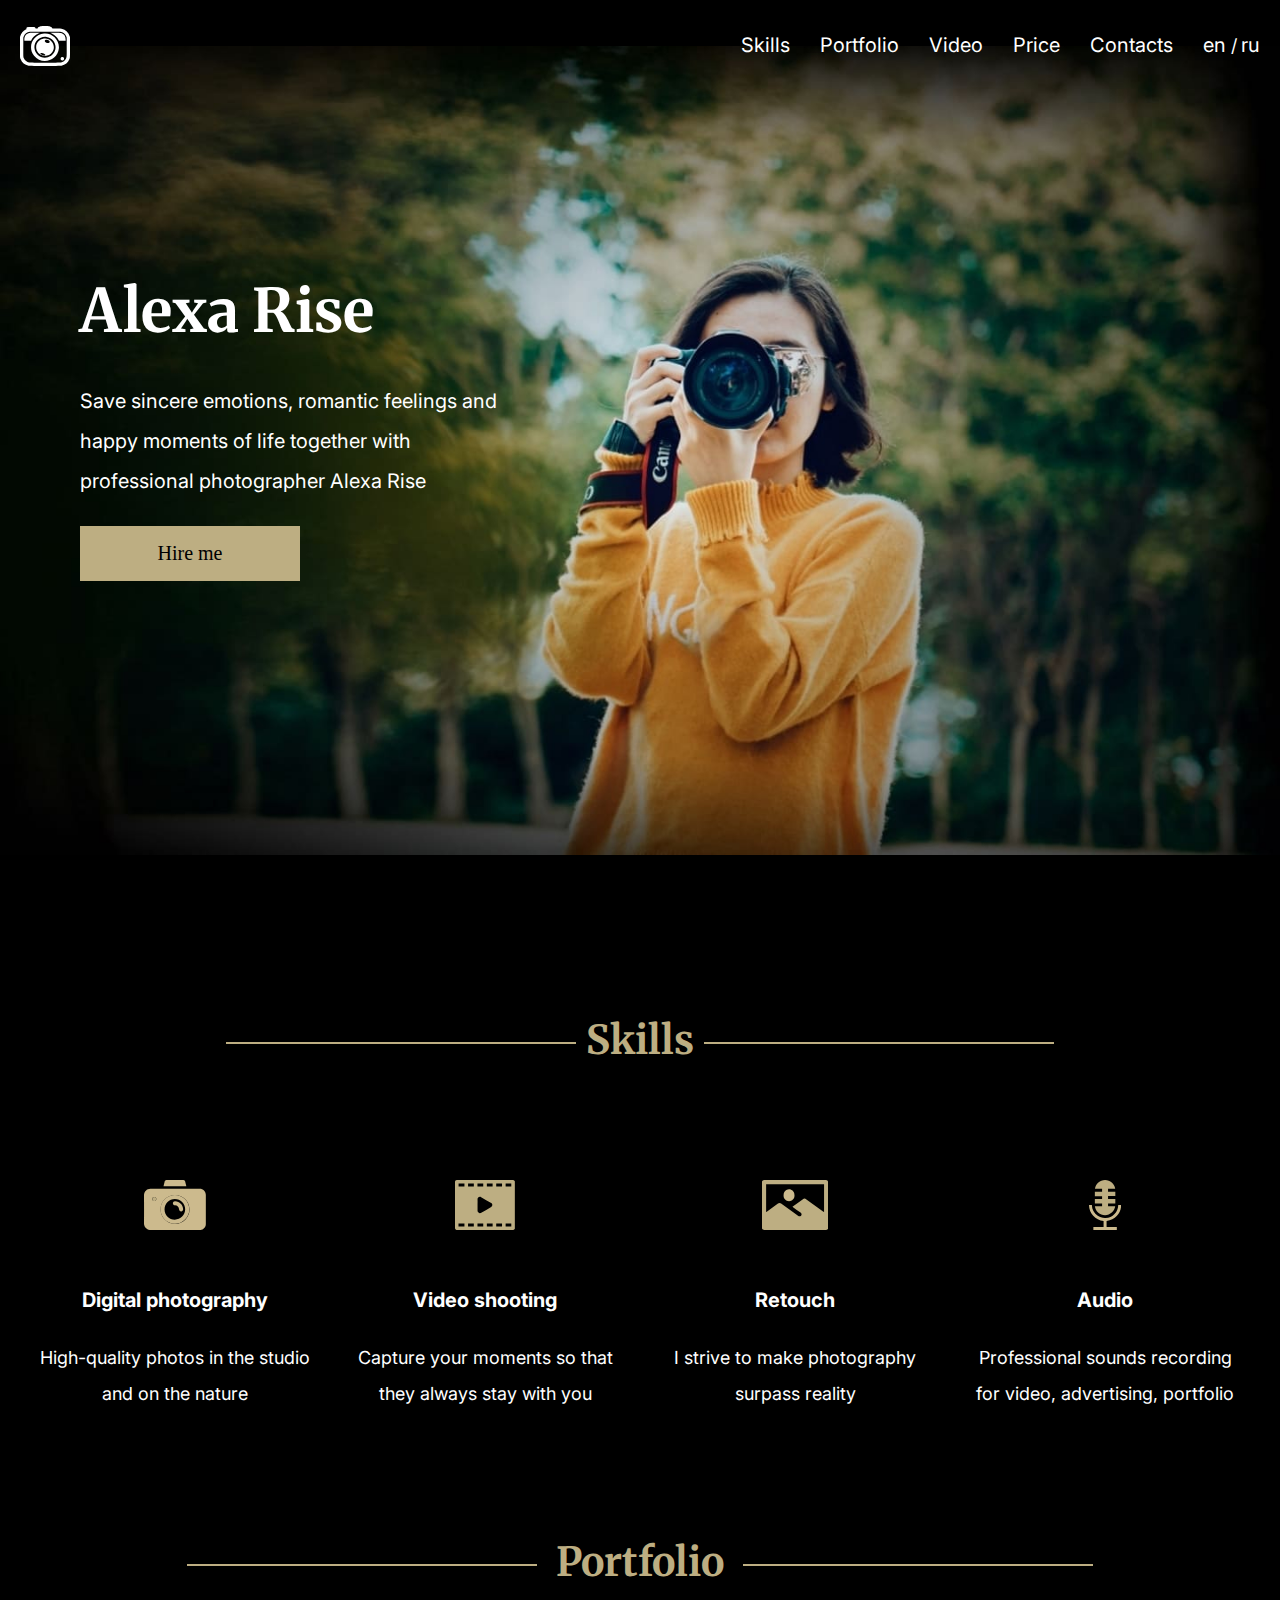
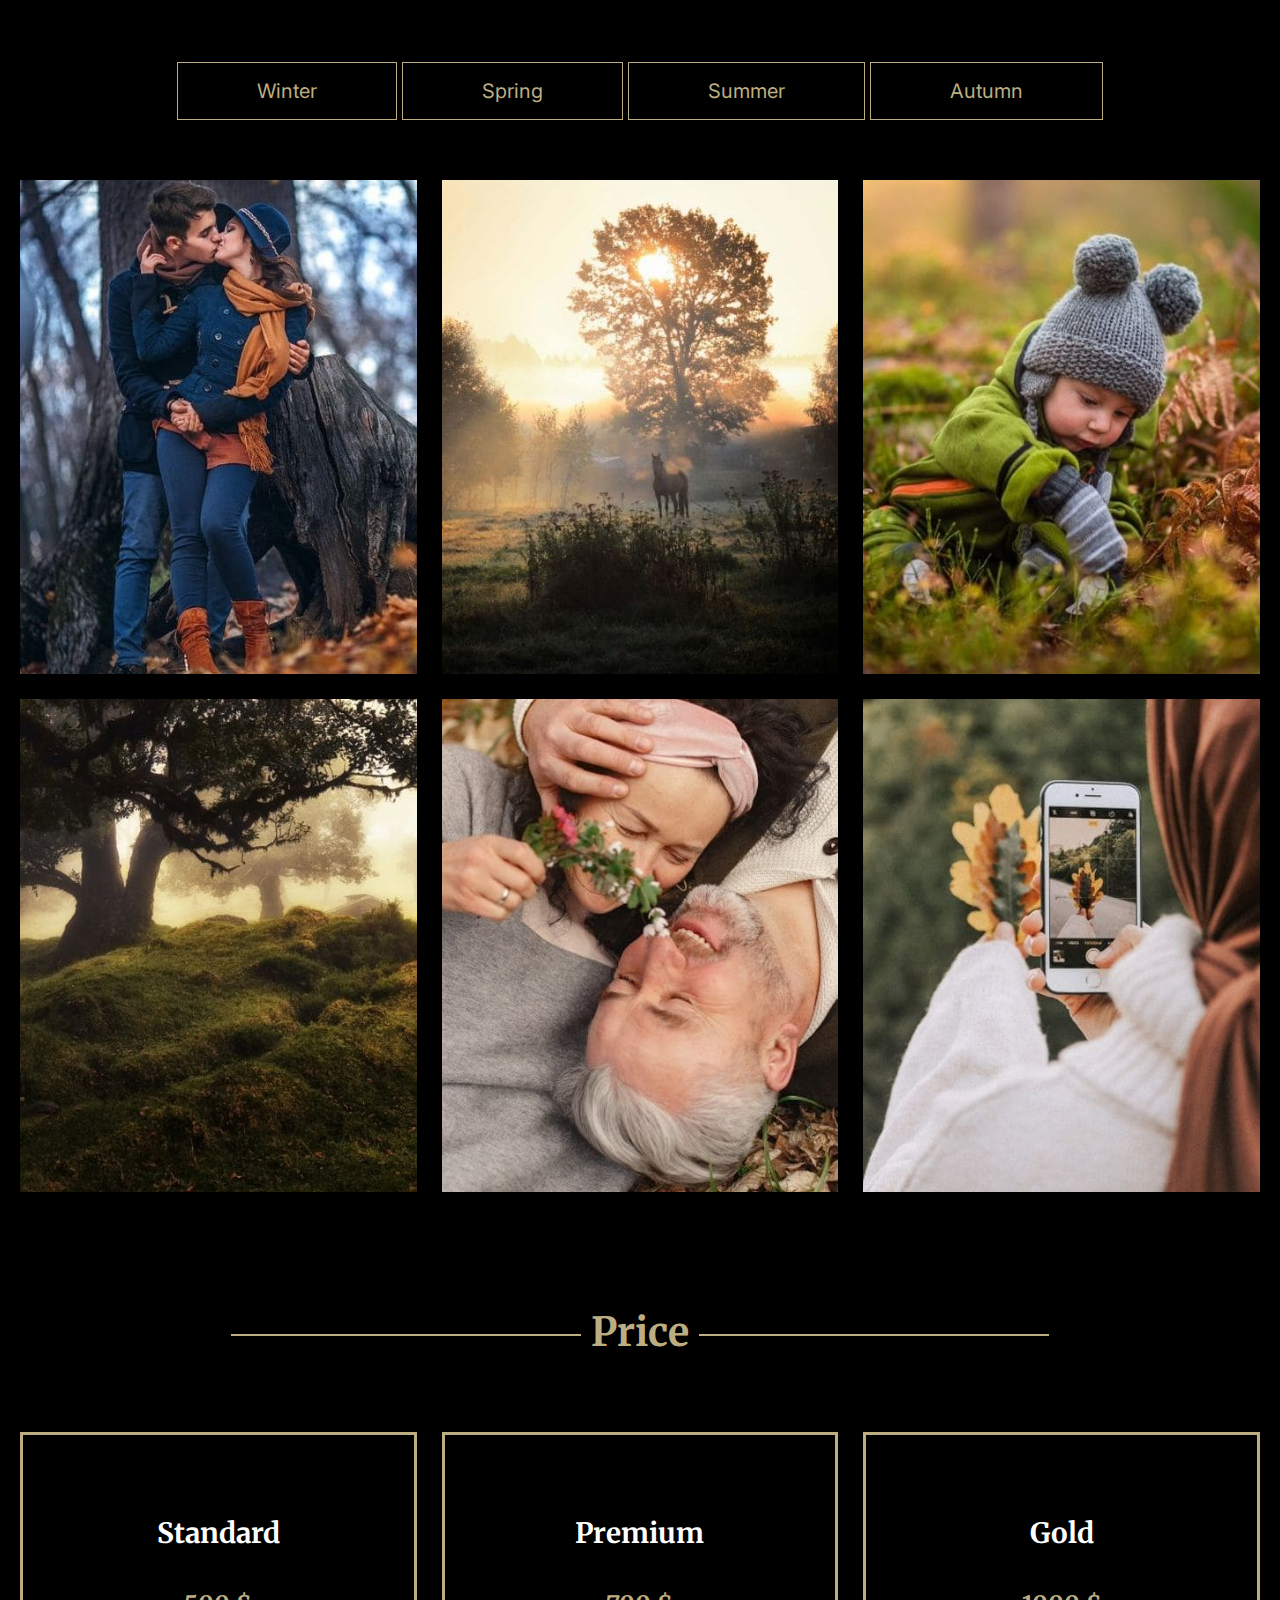
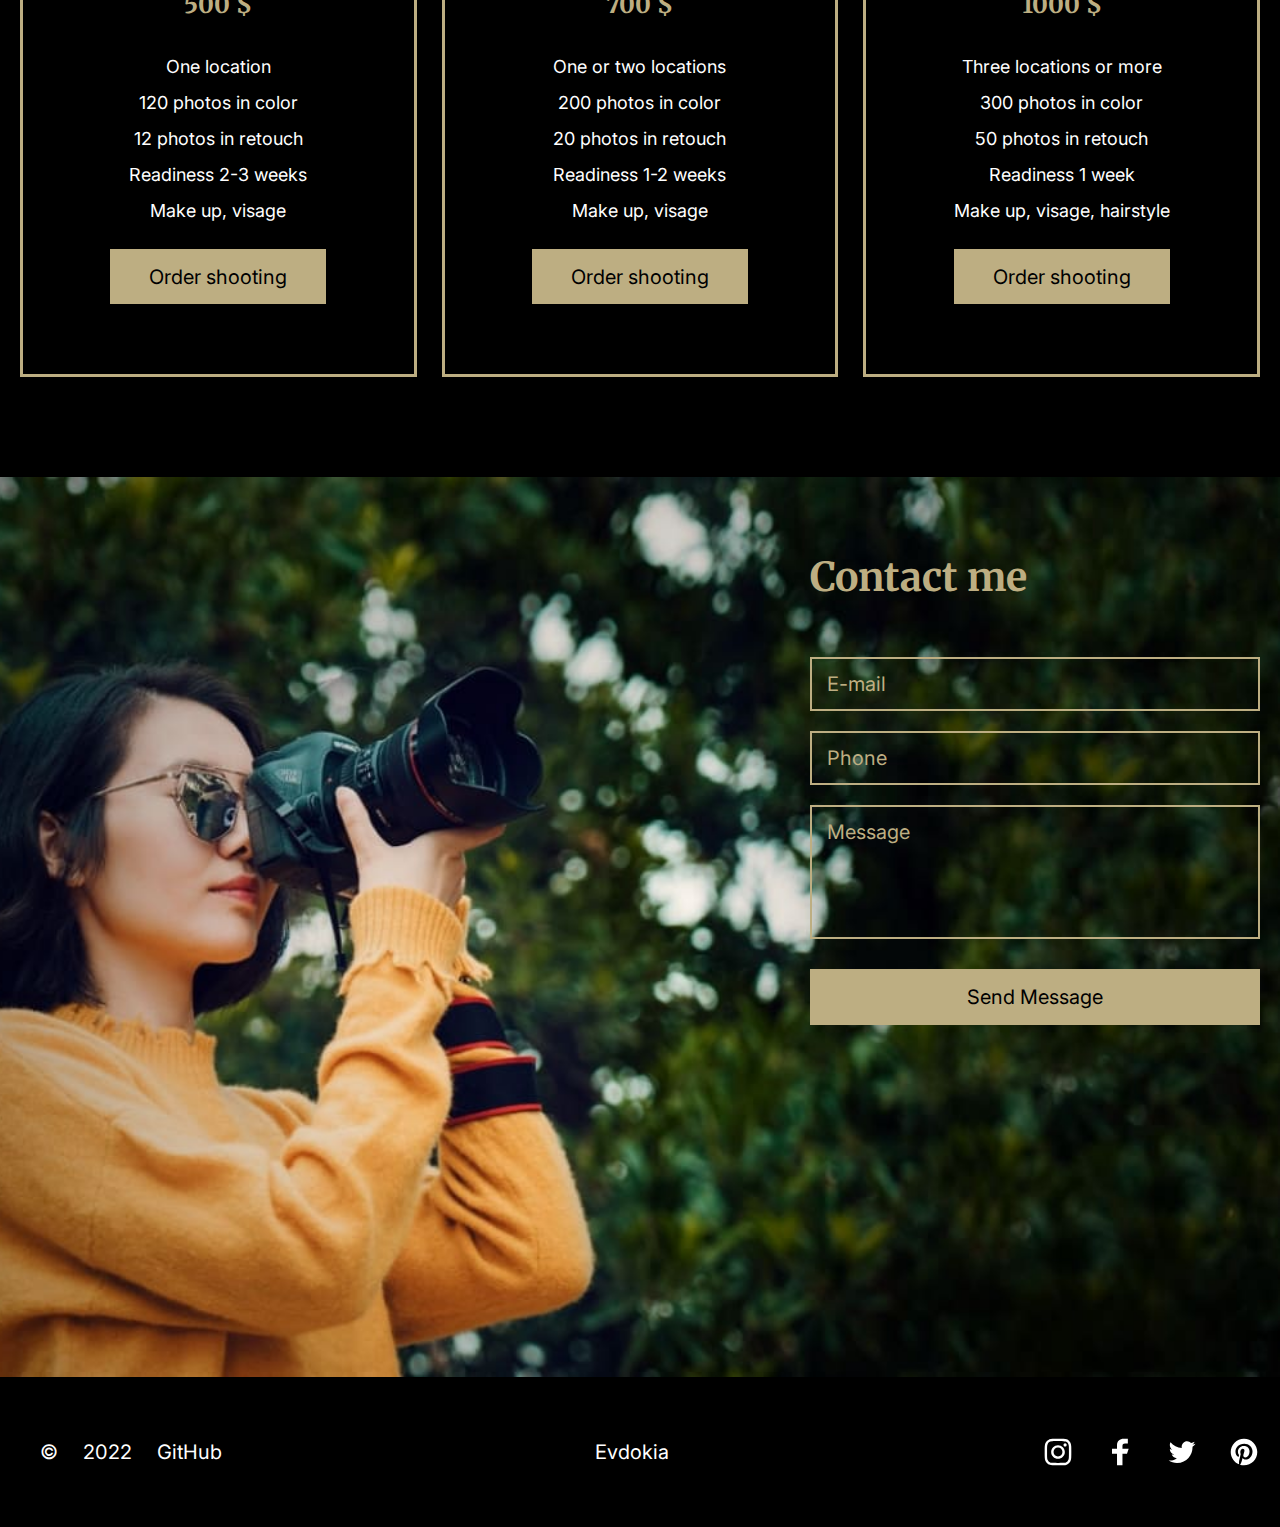
==== commit a3f9502c: "все, думаю сойдет.." ====
--- a/test.html
+++ b/test.html
@@ -104,7 +104,9 @@
                 Save sincere emotions, romantic feelings and happy moments of
                 life together with professional photographer Alexa Rise
               </h4>
-              <button class="header__button" data-i101="hire">Hire me</button>
+              <button class="header__button contact__click" data-i101="hire">
+                Hire me
+              </button>
             </div>
           </div>
         </div>
@@ -230,74 +232,6 @@
             </div>
           </div>
         </div>
-        <!-- <div class="portfolio__items">
-          <div class="portfolio__item">
-            <img
-              src="/img/portfolio-image/autumn/img1.jpg"
-              alt="image"
-              class="portfolio__img"
-            />
-          </div>
-          <div class="portfolio__item">
-            <img
-              src="/img/portfolio-image/autumn/img2.jpg"
-              alt="image"
-              class="portfolio__img"
-            />
-          </div>
-          <div class="portfolio__item">
-            <img
-              src="/img/portfolio-image/autumn/img3.jpg"
-              alt="image"
-              class="portfolio__img"
-            />
-          </div>
-          <div class="portfolio__item">
-            <img
-              src="/img/portfolio-image/autumn/img4.jpg"
-              alt="image"
-              class="portfolio__img"
-            />
-          </div>
-          <div class="portfolio__item">
-            <img
-              src="/img/portfolio-image/autumn/img5.jpg"
-              alt="image"
-              class="portfolio__img"
-            />
-          </div>
-          <div class="portfolio__item">
-            <img
-              src="/img/portfolio-image/autumn/img6.jpg"
-              alt="image"
-              class="portfolio__img"
-            />
-          </div>
-        </div> -->
-      </div>
-    </section>
-
-    <section class="video" id="video">
-      <div class="video__content">
-        <div class="video__inner">
-          <h2 class="video__title title" data-i101="video">Video</h2>
-        </div>
-        <div class="video__items">
-          <div class="video__background">
-            <img src="/img/video_bg.jpg" alt="video" class="video__picture" />
-            <div class="video__button">
-              <button class="video__btn">
-                <img
-                  src="/img/video_btn.svg"
-                  alt="btn"
-                  data-hover="./img/Hover-image/play.svg"
-                  data-src="/img/video_btn.svg"
-                  class="hover"
-                />
-              </button>
-            </div>
-          </div>
-        </div>
       </div>
     </section>
 
@@ -305,7 +239,7 @@
       <div class="price__content">
         <div class="container">
           <div class="price__inner">
-            <h2 class="price__title title">Price</h2>
+            <h2 class="price__title title" data-i101="price">Price</h2>
           </div>
           <div class="price__items">
             <div class="price__item">
@@ -329,7 +263,10 @@
                 >
               </div>
 
-              <button class="price__item-order" data-i101="order">
+              <button
+                class="price__item-order contact__click"
+                data-i101="order"
+              >
                 Order shooting
               </button>
             </div>
@@ -353,7 +290,10 @@
                   >Make up, visage</span
                 >
               </div>
-              <button class="price__item-order" data-i101="order">
+              <button
+                class="price__item-order contact__click"
+                data-i101="order"
+              >
                 Order shooting
               </button>
             </div>
@@ -377,7 +317,10 @@
                   >Make up, visage, hairstyle</span
                 >
               </div>
-              <button class="price__item-order" data-i101="order">
+              <button
+                class="price__item-order contact__click"
+                data-i101="order"
+              >
                 Order shooting
               </button>
             </div>
